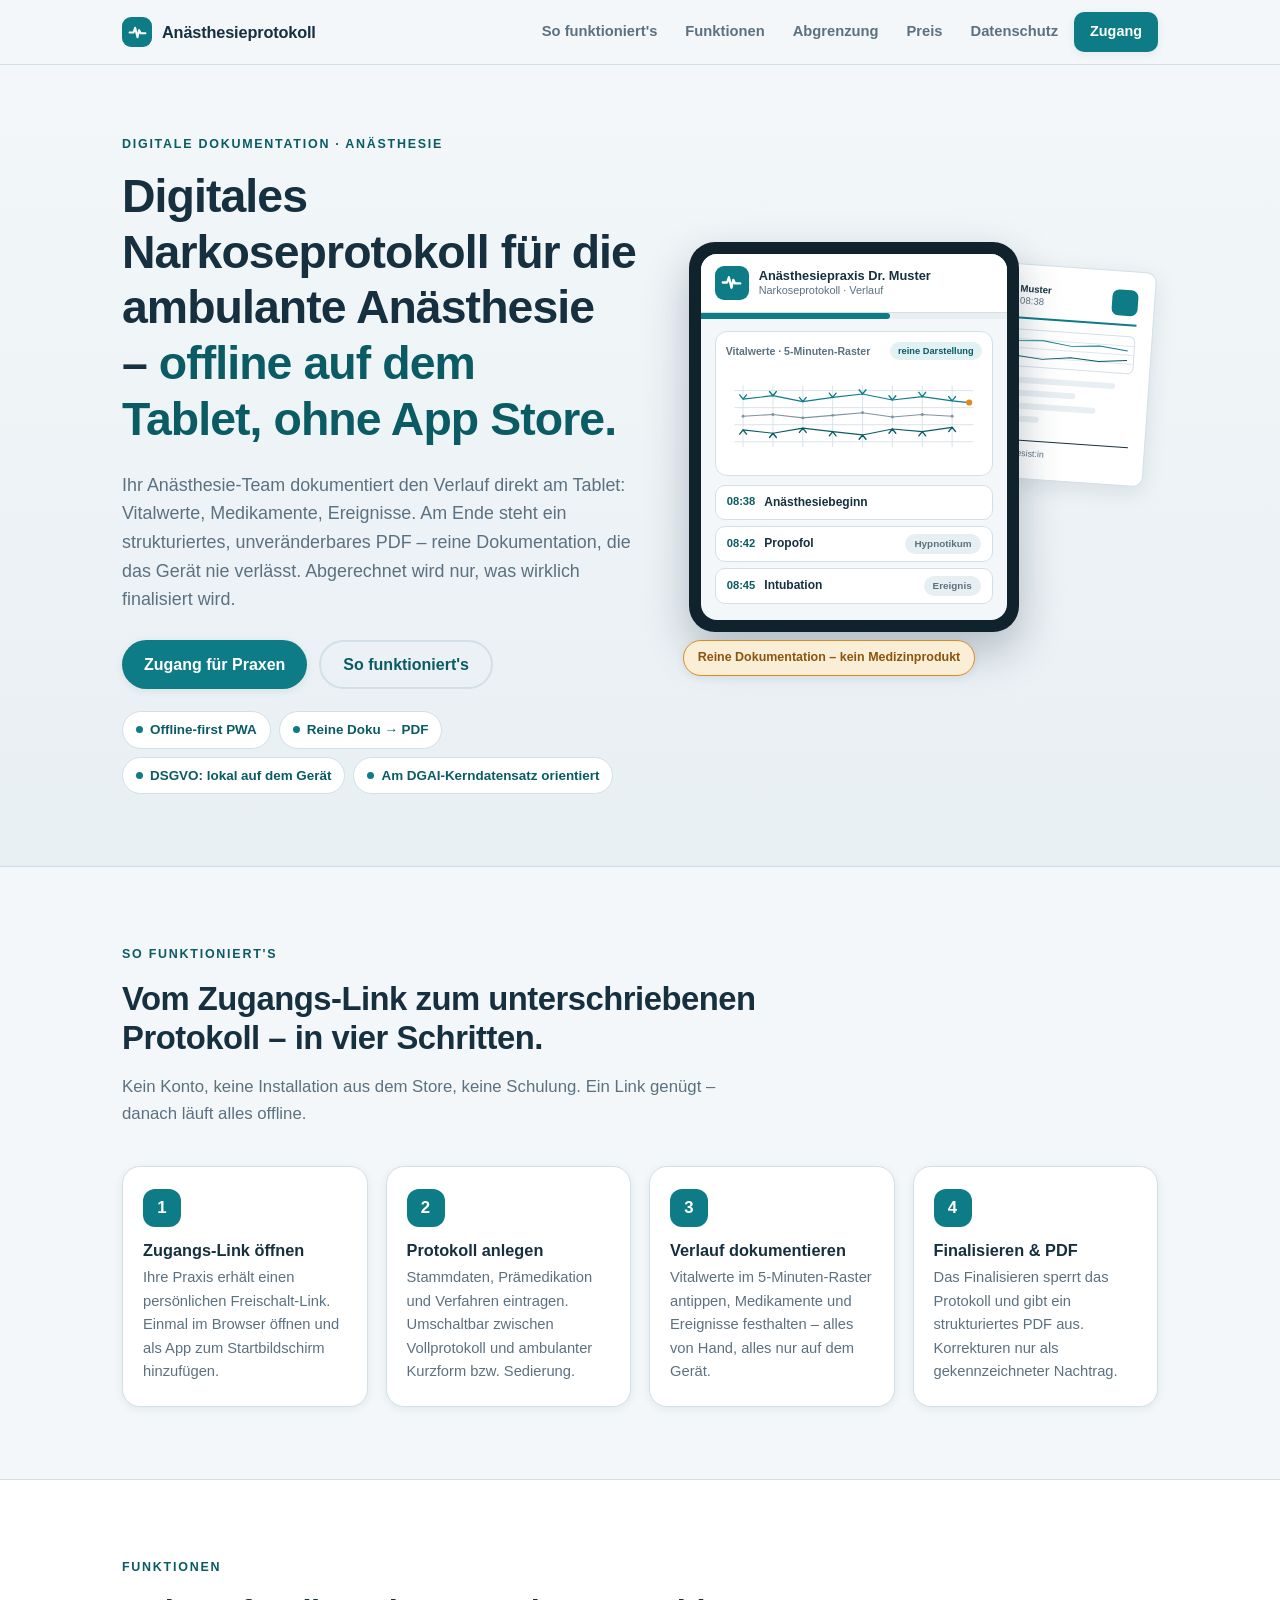
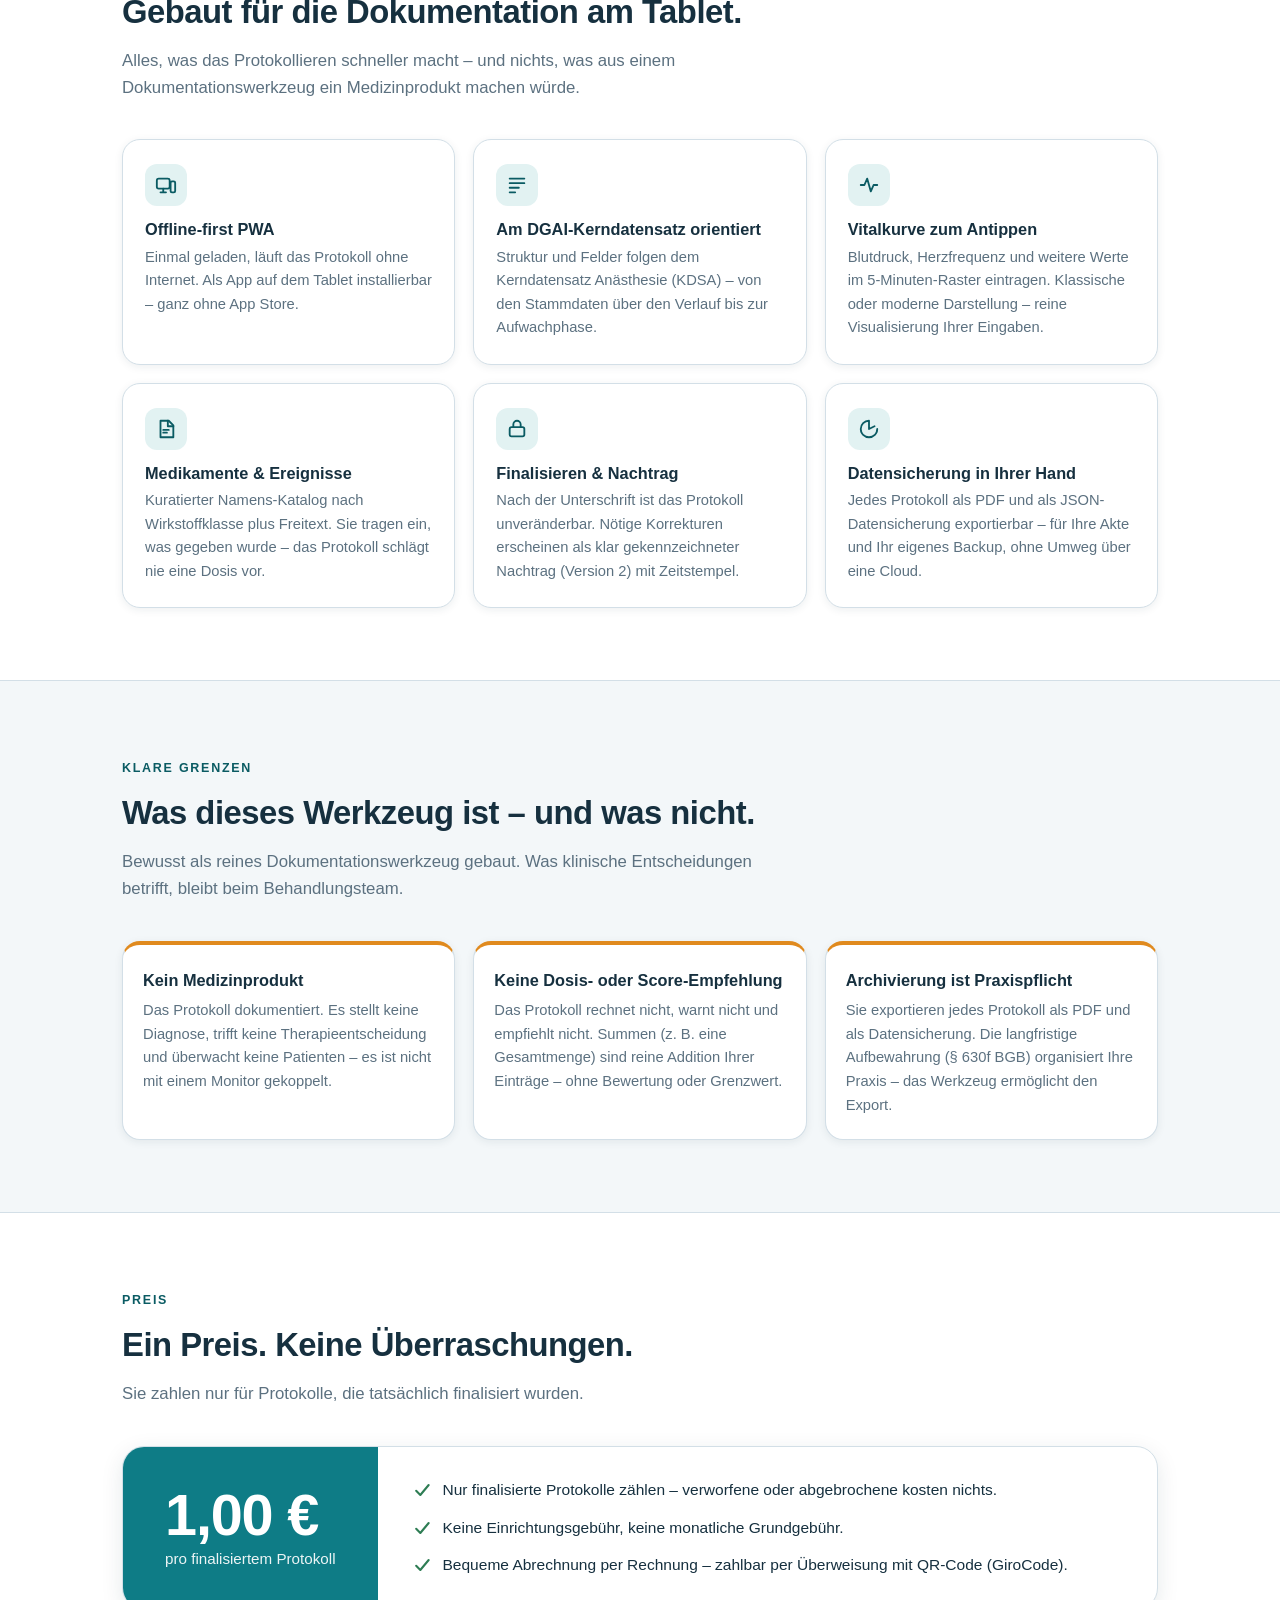
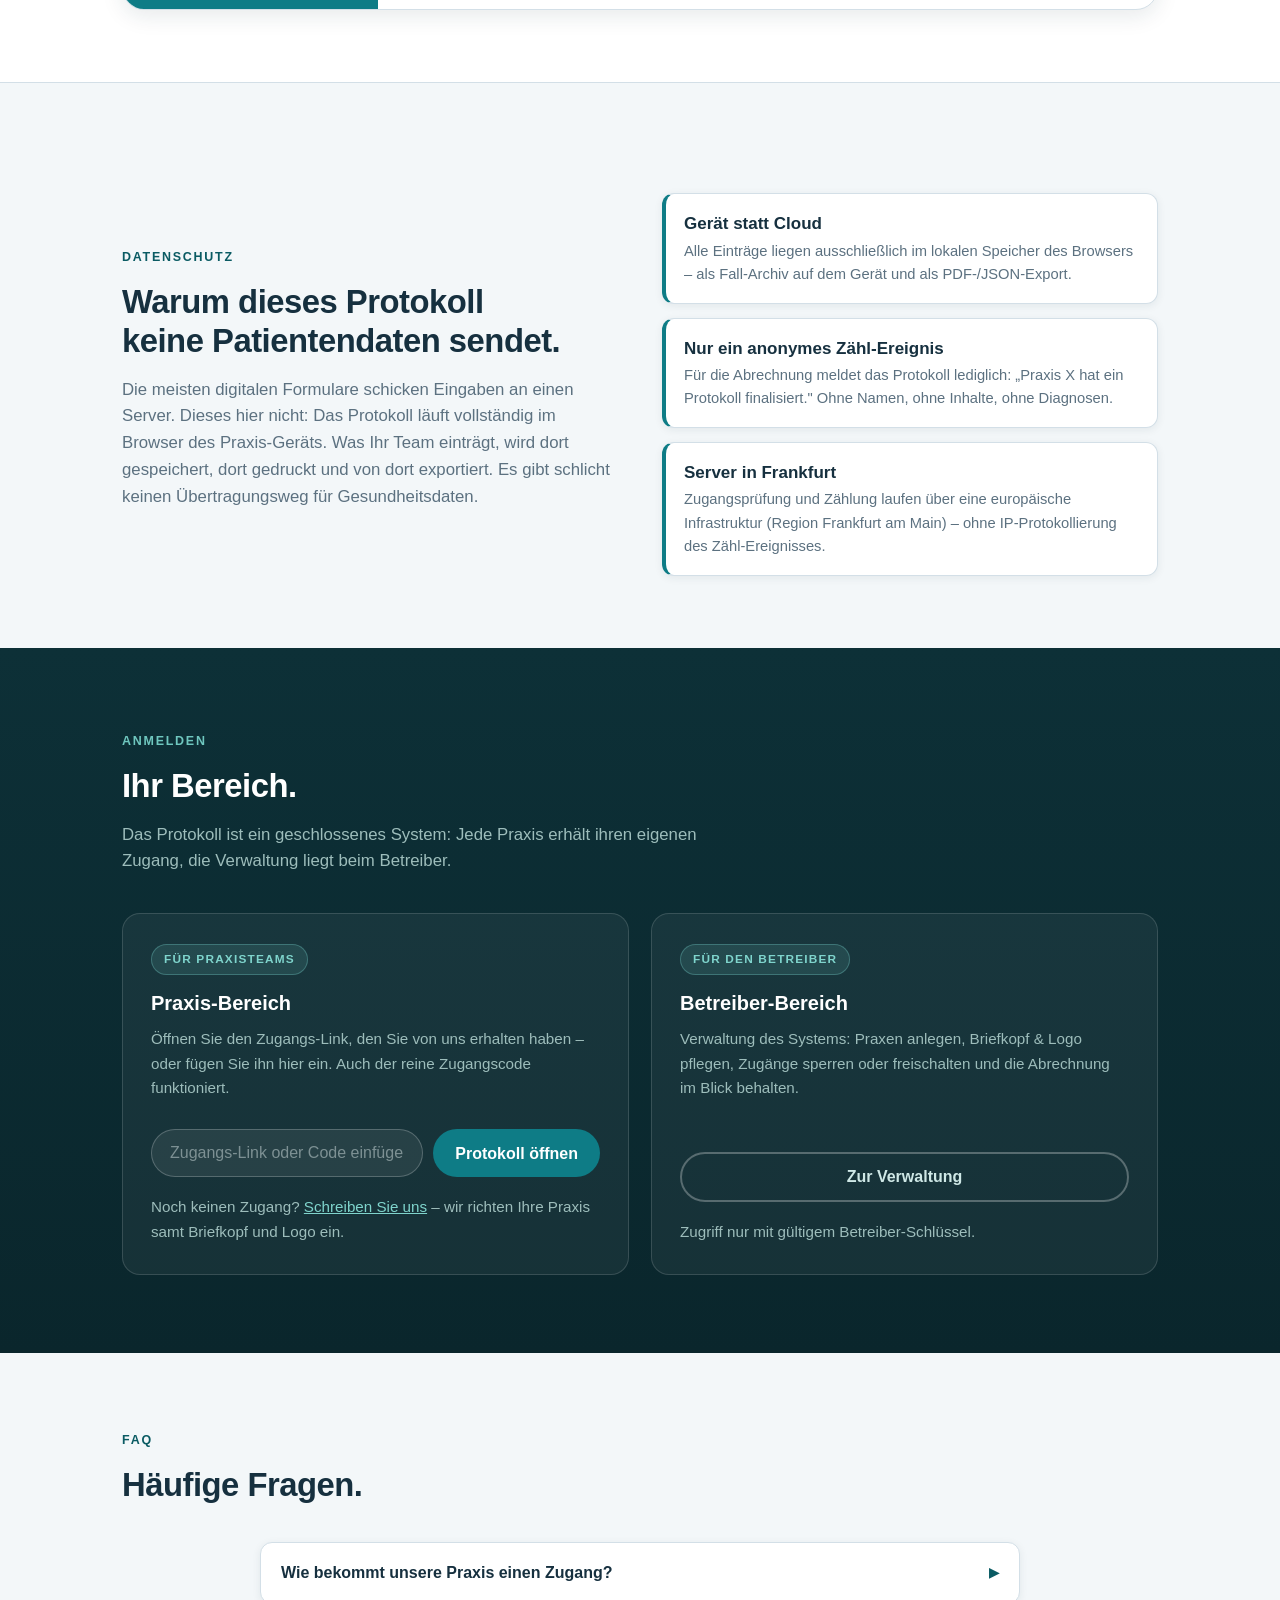
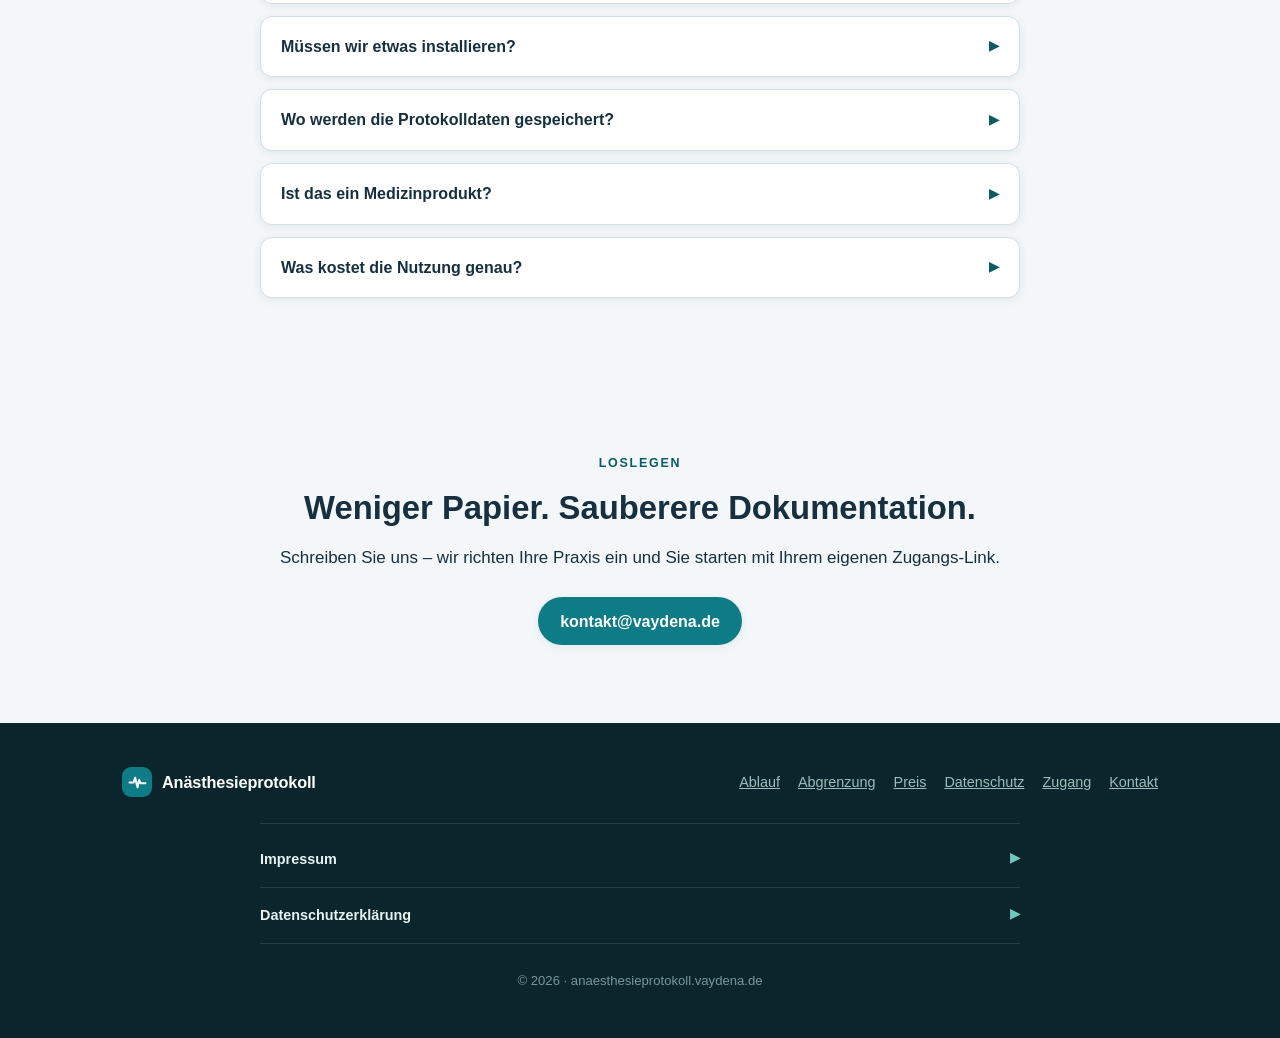
==== index.html @ 07263f73 "Initiales MVP: Anästhesieprotokoll (statisches Pro-Nutzung-SaaS + PWA) Offline-first, installierbare" ====
<!doctype html>
<html lang="de">
<head>
<script>
/* Alt-/Zugangslinks abfangen: Freischalt-Links zeigen auf /?k=TOKEN.
   Das Protokoll lebt unter /app.html – sofort weiterleiten, bevor etwas rendert. */
(function(){
  try{
    var u = new URL(window.location.href);
    if(u.searchParams.get("k")){
      window.location.replace("app.html" + u.search + u.hash);
    }
  }catch(e){}
})();
</script>
<meta charset="utf-8">
<meta name="viewport" content="width=device-width, initial-scale=1, viewport-fit=cover">
<meta name="theme-color" content="#0e7c86">
<meta name="robots" content="index, follow">
<link rel="canonical" href="https://anaesthesieprotokoll.vaydena.de/">
<title>Digitales Narkoseprotokoll für die ambulante Anästhesie</title>
<meta name="description" content="Narkoseprotokoll auf dem Tablet: offline als installierbare PWA, reine Dokumentation als strukturiertes PDF, DSGVO-konform lokal, am DGAI-Kerndatensatz orientiert. 1,00 € pro finalisiertem Protokoll.">
<meta property="og:title" content="Digitales Narkoseprotokoll für die ambulante Anästhesie">
<meta property="og:description" content="Offline auf dem Tablet, ohne App Store. Reine Dokumentation → PDF. Angaben bleiben auf dem Gerät. 1,00 € je finalisiertem Protokoll.">
<meta property="og:url" content="https://anaesthesieprotokoll.vaydena.de/">
<meta property="og:type" content="website">
<meta property="og:locale" content="de_DE">
<link rel="icon" href="data:image/svg+xml,%3Csvg%20xmlns='http://www.w3.org/2000/svg'%20viewBox='0%200%2064%2064'%3E%3Crect%20width='64'%20height='64'%20rx='14'%20fill='%230e7c86'/%3E%3Cpath%20d='M8%2034H20L26%2034L30%2016L36%2048L40%2030H56'%20fill='none'%20stroke='%23fff'%20stroke-width='5'%20stroke-linecap='round'%20stroke-linejoin='round'/%3E%3C/svg%3E">
<style>
/* =========================================================================
   Landingpage anaesthesieprotokoll.vaydena.de
   Designsprache des Protokolls (Petrol/Amber, weiche Karten, System-Schrift).
   Alles inline, keine externen Schriften/Skripte/Bilder (DSGVO, Tempo).
   ========================================================================= */
:root{
  --bg:#f3f7f9;
  --bg2:#e8eff3;
  --card:#ffffff;
  --ink:#16303f;
  --muted:#5c7180;
  --line:#d3dfe7;
  --primary:#0e7c86;
  --primary-d:#0a5b63;
  --primary-l:#e2f2f2;
  --accent:#e08a1e;
  --accent-l:#fbeed7;
  --ok:#2e7d54;
  --ok-l:#e3f3ea;
  --deep:#0d3037;
  --deep-2:#0a262c;
  --deep-ink:#e7f2f1;
  --deep-muted:#9dbdbb;
  --focus:#1a97a4;
  --radius:18px;
  --radius-s:12px;
  --shadow:0 6px 22px rgba(20,48,63,.10);
  --shadow-s:0 2px 8px rgba(20,48,63,.08);
  --maxw:1080px;
  --font:-apple-system,"Segoe UI",Roboto,"Helvetica Neue",Arial,"Noto Sans",sans-serif;
}
*{box-sizing:border-box}
html,body{margin:0;padding:0}
html{-webkit-text-size-adjust:100%;scroll-behavior:smooth}
@media (prefers-reduced-motion:reduce){
  html{scroll-behavior:auto}
  *,*::before,*::after{animation:none !important;transition:none !important}
}
body{
  font-family:var(--font);
  color:var(--ink);
  background:var(--bg);
  font-size:17px;
  line-height:1.6;
  -webkit-font-smoothing:antialiased;
}
h1,h2,h3{line-height:1.2;margin:0 0 .5em;color:var(--ink);text-wrap:balance}
p{margin:0 0 1em}
a{color:var(--primary-d)}
:focus-visible{outline:3px solid var(--focus);outline-offset:2px;border-radius:6px}
.wrap{max-width:var(--maxw);margin:0 auto;padding:0 22px}
.eyebrow{
  display:inline-block;font-size:.78rem;font-weight:700;letter-spacing:.14em;
  text-transform:uppercase;color:var(--primary-d);margin-bottom:14px;
}
section{scroll-margin-top:84px}

/* ---------- Kopfleiste ---------- */
header.top{
  position:sticky;top:0;z-index:50;
  background:rgba(243,247,249,.92);
  backdrop-filter:blur(8px);
  border-bottom:1px solid var(--line);
}
.topbar{display:flex;align-items:center;gap:22px;min-height:64px}
.brandmark{display:flex;align-items:center;gap:10px;text-decoration:none;color:var(--ink);font-weight:800;font-size:1.02rem;letter-spacing:-.01em}
.brandmark .bm{width:30px;height:30px;border-radius:9px;background:var(--primary);flex:0 0 auto;display:grid;place-items:center}
.brandmark .bm svg{width:19px;height:19px;display:block}
nav.main{margin-left:auto;display:flex;align-items:center;gap:4px}
nav.main a{
  text-decoration:none;color:var(--muted);font-weight:600;font-size:.92rem;
  padding:9px 12px;border-radius:10px;
}
nav.main a:hover{color:var(--ink);background:var(--primary-l)}
.btn{
  display:inline-flex;align-items:center;justify-content:center;gap:8px;
  border:0;cursor:pointer;text-decoration:none;font-family:inherit;
  font-weight:700;font-size:1rem;line-height:1.2;
  padding:13px 22px;min-height:48px;border-radius:999px;
}
.btn.primary{background:var(--primary);color:#fff;box-shadow:var(--shadow-s)}
.btn.primary:hover{background:var(--primary-d)}
.btn.ghost{background:transparent;color:var(--primary-d);border:2px solid var(--line)}
.btn.ghost:hover{border-color:var(--primary);background:var(--primary-l)}
.btn.small{padding:9px 16px;min-height:40px;font-size:.9rem}
@media (max-width:760px){ nav.main a.navlink{display:none} }

/* ---------- Hero ---------- */
.hero{background:linear-gradient(180deg,var(--bg) 0%,var(--bg2) 100%);border-bottom:1px solid var(--line)}
.hero .wrap{
  display:grid;grid-template-columns:minmax(0,1.05fr) minmax(0,.95fr);
  gap:48px;align-items:center;padding-top:64px;padding-bottom:72px;
}
.hero h1{font-size:clamp(1.9rem,4.2vw,2.9rem);font-weight:800;letter-spacing:-.02em}
.hero h1 em{font-style:normal;color:var(--primary-d)}
.hero .lead{font-size:1.12rem;color:var(--muted);max-width:34em}
.hero .cta{display:flex;flex-wrap:wrap;gap:12px;margin:26px 0 22px}
.chips{display:flex;flex-wrap:wrap;gap:8px;padding:0;margin:0;list-style:none}
.chips li{
  font-size:.84rem;font-weight:600;color:var(--primary-d);
  background:var(--card);border:1px solid var(--line);border-radius:999px;
  padding:7px 13px;display:flex;align-items:center;gap:7px;
}
.chips li::before{content:"";width:7px;height:7px;border-radius:50%;background:var(--primary);flex:0 0 auto}
@media (max-width:900px){
  .hero .wrap{grid-template-columns:1fr;gap:40px;padding-top:44px;padding-bottom:56px}
}

/* ---------- Hero-Mockup: Tablet + PDF ---------- */
.mock{position:relative;min-height:440px}
.sheet{
  position:absolute;right:8px;top:22px;width:min(250px,58%);
  background:#fff;border:1px solid var(--line);border-radius:10px;
  box-shadow:var(--shadow);transform:rotate(4deg);padding:18px 16px;
}
.sheet .sh-top{display:flex;justify-content:space-between;align-items:flex-start;gap:8px;border-bottom:2px solid var(--primary);padding-bottom:8px;margin-bottom:10px}
.sheet .sh-logo{width:26px;height:26px;border-radius:7px;background:var(--primary)}
.sheet .sh-name{font-size:.6rem;font-weight:700;line-height:1.3}
.sheet .sh-name span{display:block;font-weight:400;color:var(--muted)}
.sheet .mini{height:38px;border:1px solid var(--line);border-radius:6px;margin:2px 0 10px;overflow:hidden}
.sheet .mini svg{display:block;width:100%;height:100%}
.sheet .ln{height:6px;border-radius:3px;background:var(--bg2);margin:7px 0}
.sheet .ln.w1{width:92%}.sheet .ln.w2{width:74%}.sheet .ln.w3{width:84%}.sheet .ln.w4{width:58%}
.sheet .sig{margin-top:18px;border-top:1px solid var(--ink);padding-top:5px;font-size:.55rem;color:var(--muted)}
.tablet{
  position:absolute;left:0;top:0;width:min(330px,78%);
  background:#10222b;border-radius:26px;padding:12px;
  box-shadow:0 18px 44px rgba(20,48,63,.28);
}
.screen{background:var(--bg);border-radius:16px;overflow:hidden}
.scr-head{background:#fff;border-bottom:1px solid var(--line);padding:12px 14px;display:flex;align-items:center;gap:10px}
.scr-logo{width:34px;height:34px;border-radius:9px;background:var(--primary);display:grid;place-items:center;flex:0 0 auto}
.scr-logo svg{width:21px;height:21px}
.scr-name{font-size:.8rem;font-weight:800;line-height:1.25}
.scr-name span{display:block;font-weight:500;font-size:.68rem;color:var(--muted)}
.scr-prog{height:6px;background:var(--bg2)}
.scr-prog i{display:block;height:100%;width:62%;background:var(--primary);border-radius:0 3px 3px 0}
.scr-body{padding:12px 14px 16px;display:grid;gap:9px}
.vcard{background:#fff;border:1px solid var(--line);border-radius:12px;padding:10px 10px 7px}
.vlabel{font-size:.66rem;font-weight:700;color:var(--muted);display:flex;justify-content:space-between;align-items:center;margin-bottom:5px}
.vlabel span{font-weight:600;color:var(--primary-d);font-size:.58rem;background:var(--primary-l);border-radius:999px;padding:2px 8px}
.vcurve{display:block;width:100%;height:auto}
.tl{display:grid;gap:6px}
.tlrow{display:flex;align-items:center;gap:9px;background:#fff;border:1px solid var(--line);border-radius:10px;padding:7px 11px}
.tlrow .tt{font-size:.7rem;font-weight:700;color:var(--primary-d);font-variant-numeric:tabular-nums;flex:0 0 auto}
.tlrow .te{font-size:.75rem;font-weight:600;color:var(--ink)}
.tlrow .cls{margin-left:auto;font-size:.62rem;font-weight:700;color:var(--muted);background:var(--bg2);border-radius:999px;padding:2px 9px}
.mock .tag{
  position:absolute;left:-6px;bottom:6px;
  background:var(--accent-l);border:1px solid var(--accent);color:#8a5510;
  font-size:.78rem;font-weight:700;border-radius:999px;padding:7px 14px;
  box-shadow:var(--shadow-s);
}
@media (max-width:900px){
  .mock{min-height:400px;max-width:480px;margin:0 auto;width:100%}
}

/* ---------- Sektionen ---------- */
.sect{padding:72px 0}
.sect.alt{background:var(--card);border-top:1px solid var(--line);border-bottom:1px solid var(--line)}
.sect h2{font-size:clamp(1.5rem,3vw,2.05rem);font-weight:800;letter-spacing:-.015em}
.sect .sub{color:var(--muted);max-width:38em;font-size:1.05rem}

/* Ablauf */
.steps{display:grid;grid-template-columns:repeat(4,1fr);gap:18px;margin-top:38px;counter-reset:step}
.step{background:var(--card);border:1px solid var(--line);border-radius:var(--radius);padding:22px 20px;box-shadow:var(--shadow-s);position:relative}
.sect.alt .step{background:var(--bg)}
.step::before{
  counter-increment:step;content:counter(step);
  display:grid;place-items:center;width:38px;height:38px;border-radius:12px;
  background:var(--primary);color:#fff;font-weight:800;font-size:1.05rem;margin-bottom:14px;
}
.step h3{font-size:1.02rem;margin-bottom:.35em}
.step p{font-size:.92rem;color:var(--muted);margin:0}
@media (max-width:900px){ .steps{grid-template-columns:repeat(2,1fr)} }
@media (max-width:560px){ .steps{grid-template-columns:1fr} }

/* Funktionen */
.feats{display:grid;grid-template-columns:repeat(3,1fr);gap:18px;margin-top:38px}
.feat{background:var(--card);border:1px solid var(--line);border-radius:var(--radius);padding:24px 22px;box-shadow:var(--shadow-s)}
.feat .ic{width:42px;height:42px;border-radius:12px;background:var(--primary-l);display:grid;place-items:center;margin-bottom:14px}
.feat .ic svg{width:22px;height:22px;stroke:var(--primary-d)}
.feat h3{font-size:1.02rem;margin-bottom:.35em}
.feat p{font-size:.92rem;color:var(--muted);margin:0}
@media (max-width:900px){ .feats{grid-template-columns:repeat(2,1fr)} }
@media (max-width:560px){ .feats{grid-template-columns:1fr} }

/* Grenzen / Abgrenzung (kein Medizinprodukt) */
.limits{display:grid;grid-template-columns:repeat(3,1fr);gap:18px;margin-top:38px}
.limit{background:var(--card);border:1px solid var(--line);border-top:4px solid var(--accent);border-radius:var(--radius);padding:22px 20px;box-shadow:var(--shadow-s)}
.limit b{display:block;margin-bottom:.4em;font-size:1.02rem;color:var(--ink)}
.limit p{margin:0;font-size:.92rem;color:var(--muted)}
@media (max-width:900px){ .limits{grid-template-columns:1fr} }

/* Preis */
.price{
  margin-top:38px;background:var(--card);border:1px solid var(--line);border-radius:22px;
  box-shadow:var(--shadow);display:grid;grid-template-columns:auto 1fr;overflow:hidden;
}
.price .big{
  background:var(--primary);color:#fff;padding:38px 42px;
  display:flex;flex-direction:column;justify-content:center;gap:2px;
}
.price .big b{font-size:clamp(2.6rem,6vw,3.6rem);font-weight:800;letter-spacing:-.02em;font-variant-numeric:tabular-nums;line-height:1.05}
.price .big span{font-size:.95rem;opacity:.92}
.price ul{list-style:none;margin:0;padding:30px 34px;display:grid;gap:13px;align-content:center}
.price li{display:flex;gap:11px;align-items:flex-start;font-size:.97rem}
.price li svg{width:20px;height:20px;flex:0 0 auto;margin-top:2px;stroke:var(--ok)}
@media (max-width:720px){
  .price{grid-template-columns:1fr}
  .price .big{padding:30px 26px}
  .price ul{padding:24px 26px}
}

/* Datenschutz */
.ds{display:grid;grid-template-columns:minmax(0,1fr) minmax(0,1fr);gap:44px;align-items:center;margin-top:38px}
.ds .pts{display:grid;gap:14px}
.ds .pt{background:var(--card);border:1px solid var(--line);border-left:4px solid var(--primary);border-radius:var(--radius-s);padding:16px 18px;box-shadow:var(--shadow-s)}
.sect.alt .ds .pt{background:var(--bg)}
.ds .pt b{display:block;margin-bottom:2px}
.ds .pt p{margin:0;font-size:.92rem;color:var(--muted)}
@media (max-width:860px){ .ds{grid-template-columns:1fr;gap:28px} }

/* ---------- Zugang (Backend-Bereich) ---------- */
.access{background:linear-gradient(180deg,var(--deep) 0%,var(--deep-2) 100%);color:var(--deep-ink);padding:78px 0}
.access .eyebrow{color:#6fc7bf}
.access h2{color:#fff;font-size:clamp(1.5rem,3vw,2.05rem);font-weight:800;letter-spacing:-.015em}
.access .sub{color:var(--deep-muted);max-width:38em;font-size:1.05rem}
.acards{display:grid;grid-template-columns:1fr 1fr;gap:22px;margin-top:38px}
.acard{
  background:rgba(255,255,255,.05);border:1px solid rgba(255,255,255,.14);
  border-radius:var(--radius);padding:30px 28px;display:flex;flex-direction:column;gap:8px;
}
.acard .role{
  align-self:flex-start;font-size:.74rem;font-weight:700;letter-spacing:.1em;text-transform:uppercase;
  background:rgba(111,199,191,.14);color:#7fd4cc;border:1px solid rgba(111,199,191,.35);
  border-radius:999px;padding:5px 12px;margin-bottom:8px;
}
.acard h3{color:#fff;font-size:1.25rem;margin-bottom:.2em}
.acard p{color:var(--deep-muted);font-size:.95rem}
.acard .grow{flex:1}
.keyrow{display:flex;gap:10px;margin-top:6px}
.keyrow input{
  flex:1;min-width:0;font-family:inherit;font-size:1rem;color:#fff;
  background:rgba(255,255,255,.07);border:1.5px solid rgba(255,255,255,.22);
  border-radius:999px;padding:12px 18px;
}
.keyrow input::placeholder{color:rgba(231,242,241,.45)}
.keyrow input:focus{outline:3px solid var(--focus);outline-offset:1px}
.access .btn.primary{background:var(--primary);box-shadow:none}
.access .btn.primary:hover{background:#12939e}
.access .btn.ghost{color:#cfe8e6;border-color:rgba(255,255,255,.28)}
.access .btn.ghost:hover{background:rgba(255,255,255,.08);border-color:rgba(255,255,255,.5)}
.ahint{font-size:.82rem;color:var(--deep-muted);margin:10px 0 0}
.aerr{display:none;font-size:.86rem;font-weight:600;color:#ffb9a8;margin:10px 0 0}
.aerr.show{display:block}
@media (max-width:820px){ .acards{grid-template-columns:1fr} .keyrow{flex-wrap:wrap} .keyrow .btn{flex:1 0 auto} }

/* FAQ */
.faq{max-width:760px;margin:38px auto 0;display:grid;gap:12px}
.faq details{
  background:var(--card);border:1px solid var(--line);border-radius:var(--radius-s);
  box-shadow:var(--shadow-s);padding:0 20px;
}
.faq summary{
  cursor:pointer;list-style:none;display:flex;justify-content:space-between;align-items:center;gap:14px;
  font-weight:700;font-size:1rem;padding:17px 0;
}
.faq summary::-webkit-details-marker{display:none}
.faq summary .chev{flex:0 0 auto;transition:transform .2s;color:var(--primary-d);font-size:.8rem}
.faq details[open] summary .chev{transform:rotate(90deg)}
.faq details p{color:var(--muted);font-size:.95rem;margin:0;padding:0 0 18px}

/* Abschluss-CTA */
.final{padding:78px 0;text-align:center}
.final h2{font-size:clamp(1.5rem,3vw,2.05rem)}
.final .sub{margin:0 auto 26px}

/* ---------- Fusszeile ---------- */
footer{background:var(--deep-2);color:var(--deep-muted);padding:44px 0 34px;font-size:.9rem}
footer .frow{display:flex;flex-wrap:wrap;gap:18px;align-items:center;justify-content:space-between}
footer .brandmark{color:#fff}
footer nav{display:flex;flex-wrap:wrap;gap:4px 18px}
footer a{color:var(--deep-muted)}
footer a:hover{color:#fff}
.legal{max-width:760px;margin:26px auto 0;border-top:1px solid rgba(255,255,255,.12);padding-top:8px}
.legal details{padding:10px 0;border-bottom:1px solid rgba(255,255,255,.12)}
.legal summary{cursor:pointer;font-weight:700;color:var(--deep-ink);padding:6px 0;list-style:none;display:flex;justify-content:space-between;gap:12px}
.legal summary::-webkit-details-marker{display:none}
.legal summary .chev{color:#6fc7bf;font-size:.8rem}
.legal p{font-size:.85rem;margin:.5em 0}
.copy{text-align:center;margin-top:26px;font-size:.82rem;color:rgba(157,189,187,.75)}
</style>
</head>
<body>

<header class="top">
  <div class="wrap topbar">
    <a class="brandmark" href="#" aria-label="Zum Seitenanfang">
      <span class="bm" aria-hidden="true"><svg viewBox="0 0 24 24" fill="none" stroke="#fff" stroke-width="2.6" stroke-linecap="round" stroke-linejoin="round"><path d="M2 12H7L9 6L12 18L14 9L16 13H22"/></svg></span>
      Anästhesieprotokoll
    </a>
    <nav class="main" aria-label="Hauptnavigation">
      <a class="navlink" href="#ablauf">So funktioniert's</a>
      <a class="navlink" href="#funktionen">Funktionen</a>
      <a class="navlink" href="#grenzen">Abgrenzung</a>
      <a class="navlink" href="#preis">Preis</a>
      <a class="navlink" href="#datenschutz">Datenschutz</a>
      <a class="btn primary small" href="#zugang">Zugang</a>
    </nav>
  </div>
</header>

<main>

<!-- ================= HERO ================= -->
<section class="hero" aria-label="Einführung">
  <div class="wrap">
    <div>
      <span class="eyebrow">Digitale Dokumentation · Anästhesie</span>
      <h1>Digitales Narkoseprotokoll für die ambulante Anästhesie – <em>offline auf dem Tablet, ohne App&nbsp;Store.</em></h1>
      <p class="lead">Ihr Anästhesie-Team dokumentiert den Verlauf direkt am Tablet: Vitalwerte, Medikamente, Ereignisse. Am Ende steht ein strukturiertes, unveränderbares PDF – reine Dokumentation, die das Gerät nie verlässt. Abgerechnet wird nur, was wirklich finalisiert wird.</p>
      <div class="cta">
        <a class="btn primary" href="#zugang">Zugang für Praxen</a>
        <a class="btn ghost" href="#ablauf">So funktioniert's</a>
      </div>
      <ul class="chips">
        <li>Offline-first PWA</li>
        <li>Reine Doku → PDF</li>
        <li>DSGVO: lokal auf dem Gerät</li>
        <li>Am DGAI-Kerndatensatz orientiert</li>
      </ul>
    </div>
    <div class="mock" aria-hidden="true">
      <div class="sheet">
        <div class="sh-top">
          <div class="sh-name">Anästhesiepraxis Dr. Muster<span>Narkoseprotokoll · Fall 08:38</span></div>
          <div class="sh-logo"></div>
        </div>
        <div class="mini">
          <svg viewBox="0 0 250 60" preserveAspectRatio="none" xmlns="http://www.w3.org/2000/svg">
            <g stroke="#d3dfe7" stroke-width="1">
              <line x1="0" y1="15" x2="250" y2="15"/><line x1="0" y1="30" x2="250" y2="30"/><line x1="0" y1="45" x2="250" y2="45"/>
            </g>
            <polyline points="12,22 45,18 78,24 111,19 144,16 177,22 210,18 243,23" fill="none" stroke="#0e7c86" stroke-width="1.6"/>
            <polyline points="12,42 45,45 78,40 111,43 144,47 177,41 210,44 243,39" fill="none" stroke="#0a5b63" stroke-width="1.6"/>
          </svg>
        </div>
        <div class="ln w1"></div><div class="ln w2"></div><div class="ln w3"></div><div class="ln w4"></div>
        <div class="sig">Datum, Unterschrift Anästhesist:in</div>
      </div>
      <div class="tablet">
        <div class="screen">
          <div class="scr-head">
            <div class="scr-logo"><svg viewBox="0 0 24 24" fill="none" stroke="#fff" stroke-width="2.6" stroke-linecap="round" stroke-linejoin="round"><path d="M2 12H7L9 6L12 18L14 9L16 13H22"/></svg></div>
            <div class="scr-name">Anästhesiepraxis Dr. Muster<span>Narkoseprotokoll · Verlauf</span></div>
          </div>
          <div class="scr-prog"><i></i></div>
          <div class="scr-body">
            <div class="vcard">
              <div class="vlabel">Vitalwerte · 5-Minuten-Raster <span>reine Darstellung</span></div>
              <svg class="vcurve" viewBox="0 0 300 120" xmlns="http://www.w3.org/2000/svg">
                <!-- Raster -->
                <g stroke="var(--line)" stroke-width="1">
                  <line x1="10" y1="30" x2="290" y2="30"/>
                  <line x1="10" y1="50" x2="290" y2="50"/>
                  <line x1="10" y1="70" x2="290" y2="70"/>
                  <line x1="10" y1="90" x2="290" y2="90"/>
                  <line x1="20" y1="24" x2="20" y2="96"/>
                  <line x1="55" y1="24" x2="55" y2="96"/>
                  <line x1="90" y1="24" x2="90" y2="96"/>
                  <line x1="125" y1="24" x2="125" y2="96"/>
                  <line x1="160" y1="24" x2="160" y2="96"/>
                  <line x1="195" y1="24" x2="195" y2="96"/>
                  <line x1="230" y1="24" x2="230" y2="96"/>
                  <line x1="265" y1="24" x2="265" y2="96"/>
                </g>
                <!-- Herzfrequenz (Punkte) -->
                <polyline points="20,60 55,58 90,62 125,59 160,56 195,61 230,58 265,60" fill="none" stroke="#7d94a3" stroke-width="1.3"/>
                <g fill="#7d94a3">
                  <circle cx="20" cy="60" r="1.7"/><circle cx="55" cy="58" r="1.7"/><circle cx="90" cy="62" r="1.7"/><circle cx="125" cy="59" r="1.7"/><circle cx="160" cy="56" r="1.7"/><circle cx="195" cy="61" r="1.7"/><circle cx="230" cy="58" r="1.7"/><circle cx="265" cy="60" r="1.7"/>
                </g>
                <!-- Systole (∨) -->
                <polyline points="20,40 55,36 90,43 125,38 160,34 195,41 230,37 265,42 285,44" fill="none" stroke="var(--primary)" stroke-width="1.4"/>
                <g fill="none" stroke="var(--primary)" stroke-width="1.6" stroke-linecap="round" stroke-linejoin="round">
                  <path d="M16 35L20 40L24 35"/><path d="M51 31L55 36L59 31"/><path d="M86 38L90 43L94 38"/><path d="M121 33L125 38L129 33"/><path d="M156 29L160 34L164 29"/><path d="M191 36L195 41L199 36"/><path d="M226 32L230 37L234 32"/><path d="M261 37L265 42L269 37"/>
                </g>
                <!-- Diastole (∧) -->
                <polyline points="20,76 55,80 90,74 125,78 160,82 195,75 230,78 265,73" fill="none" stroke="var(--primary-d)" stroke-width="1.4"/>
                <g fill="none" stroke="var(--primary-d)" stroke-width="1.6" stroke-linecap="round" stroke-linejoin="round">
                  <path d="M16 81L20 76L24 81"/><path d="M51 85L55 80L59 85"/><path d="M86 79L90 74L94 79"/><path d="M121 83L125 78L129 83"/><path d="M156 87L160 82L164 87"/><path d="M191 80L195 75L199 80"/><path d="M226 83L230 78L234 83"/><path d="M261 78L265 73L269 78"/>
                </g>
                <!-- „live"-Cursor -->
                <circle cx="285" cy="44" r="3.6" fill="var(--accent)"/>
              </svg>
            </div>
            <div class="tl">
              <div class="tlrow"><span class="tt">08:38</span><span class="te">Anästhesiebeginn</span></div>
              <div class="tlrow"><span class="tt">08:42</span><span class="te">Propofol</span><span class="cls">Hypnotikum</span></div>
              <div class="tlrow"><span class="tt">08:45</span><span class="te">Intubation</span><span class="cls">Ereignis</span></div>
            </div>
          </div>
        </div>
      </div>
      <div class="tag">Reine Dokumentation – kein Medizinprodukt</div>
    </div>
  </div>
</section>

<!-- ================= ABLAUF ================= -->
<section class="sect" id="ablauf" aria-label="Ablauf">
  <div class="wrap">
    <span class="eyebrow">So funktioniert's</span>
    <h2>Vom Zugangs-Link zum unterschriebenen Protokoll – in vier Schritten.</h2>
    <p class="sub">Kein Konto, keine Installation aus dem Store, keine Schulung. Ein Link genügt – danach läuft alles offline.</p>
    <div class="steps">
      <div class="step">
        <h3>Zugangs-Link öffnen</h3>
        <p>Ihre Praxis erhält einen persönlichen Freischalt-Link. Einmal im Browser öffnen und als App zum Startbildschirm hinzufügen.</p>
      </div>
      <div class="step">
        <h3>Protokoll anlegen</h3>
        <p>Stammdaten, Prämedikation und Verfahren eintragen. Umschaltbar zwischen Vollprotokoll und ambulanter Kurzform bzw. Sedierung.</p>
      </div>
      <div class="step">
        <h3>Verlauf dokumentieren</h3>
        <p>Vitalwerte im 5-Minuten-Raster antippen, Medikamente und Ereignisse festhalten – alles von Hand, alles nur auf dem Gerät.</p>
      </div>
      <div class="step">
        <h3>Finalisieren &amp; PDF</h3>
        <p>Das Finalisieren sperrt das Protokoll und gibt ein strukturiertes PDF aus. Korrekturen nur als gekennzeichneter Nachtrag.</p>
      </div>
    </div>
  </div>
</section>

<!-- ================= FUNKTIONEN ================= -->
<section class="sect alt" id="funktionen" aria-label="Funktionen">
  <div class="wrap">
    <span class="eyebrow">Funktionen</span>
    <h2>Gebaut für die Dokumentation am Tablet.</h2>
    <p class="sub">Alles, was das Protokollieren schneller macht – und nichts, was aus einem Dokumentationswerkzeug ein Medizinprodukt machen würde.</p>
    <div class="feats">
      <div class="feat">
        <div class="ic"><svg viewBox="0 0 24 24" fill="none" stroke-width="2" stroke-linecap="round" stroke-linejoin="round"><rect x="2" y="5" width="14" height="11" rx="2"/><path d="M6 20h6M9 16v4"/><rect x="17" y="8" width="5" height="12" rx="1.5"/></svg></div>
        <h3>Offline-first PWA</h3>
        <p>Einmal geladen, läuft das Protokoll ohne Internet. Als App auf dem Tablet installierbar – ganz ohne App Store.</p>
      </div>
      <div class="feat">
        <div class="ic"><svg viewBox="0 0 24 24" fill="none" stroke-width="2" stroke-linecap="round" stroke-linejoin="round"><path d="M4 5h16M4 10h16M4 15h10M4 20h6"/></svg></div>
        <h3>Am DGAI-Kerndatensatz orientiert</h3>
        <p>Struktur und Felder folgen dem Kerndatensatz Anästhesie (KDSA) – von den Stammdaten über den Verlauf bis zur Aufwachphase.</p>
      </div>
      <div class="feat">
        <div class="ic"><svg viewBox="0 0 24 24" fill="none" stroke-width="2" stroke-linecap="round" stroke-linejoin="round"><path d="M3 12h4l3-7 4 14 3-7h4"/></svg></div>
        <h3>Vitalkurve zum Antippen</h3>
        <p>Blutdruck, Herzfrequenz und weitere Werte im 5-Minuten-Raster eintragen. Klassische oder moderne Darstellung – reine Visualisierung Ihrer Eingaben.</p>
      </div>
      <div class="feat">
        <div class="ic"><svg viewBox="0 0 24 24" fill="none" stroke-width="2" stroke-linecap="round" stroke-linejoin="round"><path d="M6 3h9l5 5v13H6z"/><path d="M14 3v6h6M9 13h6M9 16h4"/></svg></div>
        <h3>Medikamente &amp; Ereignisse</h3>
        <p>Kuratierter Namens-Katalog nach Wirkstoffklasse plus Freitext. Sie tragen ein, was gegeben wurde – das Protokoll schlägt nie eine Dosis vor.</p>
      </div>
      <div class="feat">
        <div class="ic"><svg viewBox="0 0 24 24" fill="none" stroke-width="2" stroke-linecap="round" stroke-linejoin="round"><rect x="4" y="10" width="16" height="10" rx="2"/><path d="M8 10V7a4 4 0 0 1 8 0v3"/></svg></div>
        <h3>Finalisieren &amp; Nachtrag</h3>
        <p>Nach der Unterschrift ist das Protokoll unveränderbar. Nötige Korrekturen erscheinen als klar gekennzeichneter Nachtrag (Version 2) mit Zeitstempel.</p>
      </div>
      <div class="feat">
        <div class="ic"><svg viewBox="0 0 24 24" fill="none" stroke-width="2" stroke-linecap="round" stroke-linejoin="round"><path d="M12 3a9 9 0 1 0 9 9M12 3v9l6-3"/></svg></div>
        <h3>Datensicherung in Ihrer Hand</h3>
        <p>Jedes Protokoll als PDF und als JSON-Datensicherung exportierbar – für Ihre Akte und Ihr eigenes Backup, ohne Umweg über eine Cloud.</p>
      </div>
    </div>
  </div>
</section>

<!-- ================= ABGRENZUNG / GRENZEN ================= -->
<section class="sect" id="grenzen" aria-label="Abgrenzung">
  <div class="wrap">
    <span class="eyebrow">Klare Grenzen</span>
    <h2>Was dieses Werkzeug ist – und was nicht.</h2>
    <p class="sub">Bewusst als reines Dokumentationswerkzeug gebaut. Was klinische Entscheidungen betrifft, bleibt beim Behandlungsteam.</p>
    <div class="limits">
      <div class="limit">
        <b>Kein Medizinprodukt</b>
        <p>Das Protokoll dokumentiert. Es stellt keine Diagnose, trifft keine Therapieentscheidung und überwacht keine Patienten – es ist nicht mit einem Monitor gekoppelt.</p>
      </div>
      <div class="limit">
        <b>Keine Dosis- oder Score-Empfehlung</b>
        <p>Das Protokoll rechnet nicht, warnt nicht und empfiehlt nicht. Summen (z.&nbsp;B. eine Gesamtmenge) sind reine Addition Ihrer Einträge – ohne Bewertung oder Grenzwert.</p>
      </div>
      <div class="limit">
        <b>Archivierung ist Praxispflicht</b>
        <p>Sie exportieren jedes Protokoll als PDF und als Datensicherung. Die langfristige Aufbewahrung (§&nbsp;630f BGB) organisiert Ihre Praxis – das Werkzeug ermöglicht den Export.</p>
      </div>
    </div>
  </div>
</section>

<!-- ================= PREIS ================= -->
<section class="sect alt" id="preis" aria-label="Preis">
  <div class="wrap">
    <span class="eyebrow">Preis</span>
    <h2>Ein Preis. Keine Überraschungen.</h2>
    <p class="sub">Sie zahlen nur für Protokolle, die tatsächlich finalisiert wurden.</p>
    <div class="price">
      <div class="big">
        <b>1,00&nbsp;€</b>
        <span>pro finalisiertem Protokoll</span>
      </div>
      <ul>
        <li><svg viewBox="0 0 24 24" fill="none" stroke-width="2.5" stroke-linecap="round" stroke-linejoin="round"><path d="M5 13l5 5L20 6"/></svg>Nur finalisierte Protokolle zählen – verworfene oder abgebrochene kosten nichts.</li>
        <li><svg viewBox="0 0 24 24" fill="none" stroke-width="2.5" stroke-linecap="round" stroke-linejoin="round"><path d="M5 13l5 5L20 6"/></svg>Keine Einrichtungsgebühr, keine monatliche Grundgebühr.</li>
        <li><svg viewBox="0 0 24 24" fill="none" stroke-width="2.5" stroke-linecap="round" stroke-linejoin="round"><path d="M5 13l5 5L20 6"/></svg>Bequeme Abrechnung per Rechnung – zahlbar per Überweisung mit QR-Code (GiroCode).</li>
      </ul>
    </div>
  </div>
</section>

<!-- ================= DATENSCHUTZ ================= -->
<section class="sect" id="datenschutz" aria-label="Datenschutz">
  <div class="wrap">
    <div class="ds">
      <div>
        <span class="eyebrow">Datenschutz</span>
        <h2>Warum dieses Protokoll keine Patientendaten sendet.</h2>
        <p class="sub" style="max-width:none">Die meisten digitalen Formulare schicken Eingaben an einen Server. Dieses hier nicht: Das Protokoll läuft vollständig im Browser des Praxis-Geräts. Was Ihr Team einträgt, wird dort gespeichert, dort gedruckt und von dort exportiert. Es gibt schlicht keinen Übertragungsweg für Gesundheitsdaten.</p>
      </div>
      <div class="pts">
        <div class="pt">
          <b>Gerät statt Cloud</b>
          <p>Alle Einträge liegen ausschließlich im lokalen Speicher des Browsers – als Fall-Archiv auf dem Gerät und als PDF-/JSON-Export.</p>
        </div>
        <div class="pt">
          <b>Nur ein anonymes Zähl-Ereignis</b>
          <p>Für die Abrechnung meldet das Protokoll lediglich: „Praxis X hat ein Protokoll finalisiert." Ohne Namen, ohne Inhalte, ohne Diagnosen.</p>
        </div>
        <div class="pt">
          <b>Server in Frankfurt</b>
          <p>Zugangs­prüfung und Zählung laufen über eine europäische Infrastruktur (Region Frankfurt am Main) – ohne IP-Protokollierung des Zähl-Ereignisses.</p>
        </div>
      </div>
    </div>
  </div>
</section>

<!-- ================= ZUGANG / BACKEND ================= -->
<section class="access" id="zugang" aria-label="Zugang">
  <div class="wrap">
    <span class="eyebrow">Anmelden</span>
    <h2>Ihr Bereich.</h2>
    <p class="sub">Das Protokoll ist ein geschlossenes System: Jede Praxis erhält ihren eigenen Zugang, die Verwaltung liegt beim Betreiber.</p>
    <div class="acards">

      <div class="acard">
        <span class="role">Für Praxisteams</span>
        <h3>Praxis-Bereich</h3>
        <p class="grow">Öffnen Sie den Zugangs-Link, den Sie von uns erhalten haben – oder fügen Sie ihn hier ein. Auch der reine Zugangscode funktioniert.</p>
        <form class="keyrow" id="praxisForm">
          <input type="text" id="praxisKey" inputmode="text" autocomplete="off" spellcheck="false"
                 placeholder="Zugangs-Link oder Code einfügen" aria-label="Zugangs-Link oder Zugangscode">
          <button class="btn primary" type="submit">Protokoll öffnen</button>
        </form>
        <p class="aerr" id="praxisErr">Bitte fügen Sie Ihren Zugangs-Link oder Zugangscode ein.</p>
        <p class="ahint">Noch keinen Zugang? <a href="#kontakt" style="color:#7fd4cc">Schreiben Sie uns</a> – wir richten Ihre Praxis samt Briefkopf und Logo ein.</p>
      </div>

      <div class="acard">
        <span class="role">Für den Betreiber</span>
        <h3>Betreiber-Bereich</h3>
        <p class="grow">Verwaltung des Systems: Praxen anlegen, Briefkopf &amp; Logo pflegen, Zugänge sperren oder freischalten und die Abrechnung im Blick behalten.</p>
        <div class="keyrow">
          <a class="btn ghost" href="betreiber.html" style="flex:1">Zur Verwaltung</a>
        </div>
        <p class="ahint">Zugriff nur mit gültigem Betreiber-Schlüssel.</p>
      </div>

    </div>
  </div>
</section>

<!-- ================= FAQ ================= -->
<section class="sect" id="faq" aria-label="Häufige Fragen">
  <div class="wrap">
    <span class="eyebrow">FAQ</span>
    <h2>Häufige Fragen.</h2>
    <div class="faq">
      <details>
        <summary>Wie bekommt unsere Praxis einen Zugang? <span class="chev">▶</span></summary>
        <p>Mit einer kurzen Nachricht an uns. Wir legen Ihre Praxis an, hinterlegen Briefkopf und Logo und senden Ihnen den persönlichen Zugangs-Link – meist noch am selben Tag.</p>
      </details>
      <details>
        <summary>Müssen wir etwas installieren? <span class="chev">▶</span></summary>
        <p>Nein. Ein aktueller Browser genügt. Das Protokoll lässt sich als App zum Startbildschirm hinzufügen und läuft danach offline – ohne App Store, ohne Update-Zwang, ohne Eingriff ins Praxisnetz.</p>
      </details>
      <details>
        <summary>Wo werden die Protokolldaten gespeichert? <span class="chev">▶</span></summary>
        <p>Ausschließlich lokal im Browser des Geräts, auf dem dokumentiert wird. Sie exportieren jedes Protokoll als PDF und als JSON-Datensicherung. An den Server wird nur ein anonymes Zähl-Ereignis übermittelt – ohne Namen und ohne medizinische Inhalte.</p>
      </details>
      <details>
        <summary>Ist das ein Medizinprodukt? <span class="chev">▶</span></summary>
        <p>Nein. Es ist ein reines Dokumentationswerkzeug: Es rechnet nicht, warnt nicht und gibt keine Dosis- oder Score-Empfehlungen. Ihr Team dokumentiert den Verlauf; klinische Entscheidungen und die langfristige Archivierung (§&nbsp;630f BGB) bleiben Aufgabe der Praxis.</p>
      </details>
      <details>
        <summary>Was kostet die Nutzung genau? <span class="chev">▶</span></summary>
        <p>1,00 € pro finalisiertem Protokoll. Abgebrochene oder verworfene Protokolle kosten nichts. Sie erhalten eine übersichtliche Rechnung und zahlen bequem per Überweisung mit QR-Code (GiroCode).</p>
      </details>
    </div>
  </div>
</section>

<!-- ================= ABSCHLUSS ================= -->
<section class="final" id="kontakt" aria-label="Kontakt">
  <div class="wrap">
    <span class="eyebrow">Loslegen</span>
    <h2>Weniger Papier. Sauberere Dokumentation.</h2>
    <p class="sub">Schreiben Sie uns – wir richten Ihre Praxis ein und Sie starten mit Ihrem eigenen Zugangs-Link.</p>
    <a class="btn primary" href="mailto:kontakt@vaydena.de?subject=Zugang%20An%C3%A4sthesieprotokoll">kontakt@vaydena.de</a>
  </div>
</section>

</main>

<footer>
  <div class="wrap">
    <div class="frow">
      <a class="brandmark" href="#" aria-label="Zum Seitenanfang">
        <span class="bm" aria-hidden="true"><svg viewBox="0 0 24 24" fill="none" stroke="#fff" stroke-width="2.6" stroke-linecap="round" stroke-linejoin="round"><path d="M2 12H7L9 6L12 18L14 9L16 13H22"/></svg></span>
        Anästhesieprotokoll
      </a>
      <nav aria-label="Fußzeile">
        <a href="#ablauf">Ablauf</a>
        <a href="#grenzen">Abgrenzung</a>
        <a href="#preis">Preis</a>
        <a href="#datenschutz">Datenschutz</a>
        <a href="#zugang">Zugang</a>
        <a href="mailto:kontakt@vaydena.de">Kontakt</a>
      </nav>
    </div>
    <div class="legal">
      <details id="impressum">
        <summary>Impressum <span class="chev">▶</span></summary>
        <p><b>Vaydena - Softwarelösungen</b><br>Karl-Heinz Bicker<br>Biberstraße 27<br>85354 Freising</p>
        <p><b>Kontakt:</b><br>Telefon: 0151&nbsp;-&nbsp;24012554<br>E-Mail: <a href="mailto:kontakt@vaydena.de">kontakt@vaydena.de</a></p>
        <p><b>Umsatzsteuer:</b><br>Gemäß §&nbsp;19 UStG wird keine Umsatzsteuer berechnet (Kleinunternehmerregelung).</p>
        <p><b>Verantwortlich für den Inhalt nach §&nbsp;18 Abs.&nbsp;2 MStV:</b><br>Karl-Heinz Bicker (Anschrift wie oben)</p>
      </details>
      <details id="datenschutzerklaerung">
        <summary>Datenschutzerklärung <span class="chev">▶</span></summary>
        <p><b>Diese Website:</b> Beim Aufruf dieser Seite werden keine Cookies gesetzt und keine Analyse- oder Tracking-Dienste eingebunden. Der Hosting-Anbieter (Hostinger, Serverstandort EU) verarbeitet technisch notwendige Verbindungsdaten (z.&nbsp;B. IP-Adresse, Zeitpunkt des Abrufs) in Server-Protokollen auf Grundlage von Art.&nbsp;6 Abs.&nbsp;1 lit.&nbsp;f DSGVO.</p>
        <p><b>Das Narkoseprotokoll:</b> Angaben, die das Anästhesie-Team im Protokoll erfasst, werden ausschließlich lokal im Browser des verwendeten Geräts gespeichert und nicht an unsere Server übertragen. Zur Abrechnung wird ausschließlich ein anonymes Zähl-Ereignis (Praxis-Kennung und Zeitpunkt der Finalisierung) an unsere Infrastruktur (Supabase, Region Frankfurt am Main) übermittelt.</p>
        <p><b>Kontakt per E-Mail:</b> Wenn Sie uns schreiben, verarbeiten wir Ihre Angaben zur Bearbeitung der Anfrage (Art.&nbsp;6 Abs.&nbsp;1 lit.&nbsp;b DSGVO).</p>
        <p><b>Ihre Rechte:</b> Sie haben das Recht auf Auskunft, Berichtigung, Löschung, Einschränkung der Verarbeitung, Datenübertragbarkeit und Widerspruch sowie auf Beschwerde bei einer Datenschutz-Aufsichtsbehörde.</p>
        <p><b>Verantwortlicher:</b> Karl-Heinz Bicker, Vaydena - Softwarelösungen, Biberstraße 27, 85354 Freising, E-Mail: <a href="mailto:kontakt@vaydena.de">kontakt@vaydena.de</a></p>
      </details>
    </div>
    <p class="copy">© 2026 · anaesthesieprotokoll.vaydena.de</p>
  </div>
</footer>

<script>
/* ---------- Praxis-Zugang: Link ODER Code akzeptieren ---------- */
(function(){
  var form = document.getElementById("praxisForm");
  var inp  = document.getElementById("praxisKey");
  var err  = document.getElementById("praxisErr");
  if(!form) return;
  function extractKey(raw){
    var s = (raw || "").trim();
    if(!s) return "";
    // Vollstaendiger Link eingefuegt? -> k-Parameter herausziehen.
    if(/^https?:\/\//i.test(s) || s.indexOf("k=") !== -1){
      try{
        var u = new URL(s, window.location.href);
        var k = u.searchParams.get("k");
        if(k) return k.trim();
      }catch(e){}
      var m = s.match(/(?:^|[?&])k=([^&#\s]+)/);
      if(m){ try{ return decodeURIComponent(m[1]).trim(); }catch(e){ return m[1].trim(); } }
    }
    return s;
  }
  form.addEventListener("submit", function(ev){
    ev.preventDefault();
    var key = extractKey(inp.value);
    if(!key){
      err.classList.add("show");
      inp.focus();
      return;
    }
    err.classList.remove("show");
    window.location.href = "app.html?k=" + encodeURIComponent(key);
  });
  inp.addEventListener("input", function(){ err.classList.remove("show"); });
})();
</script>

</body>
</html>
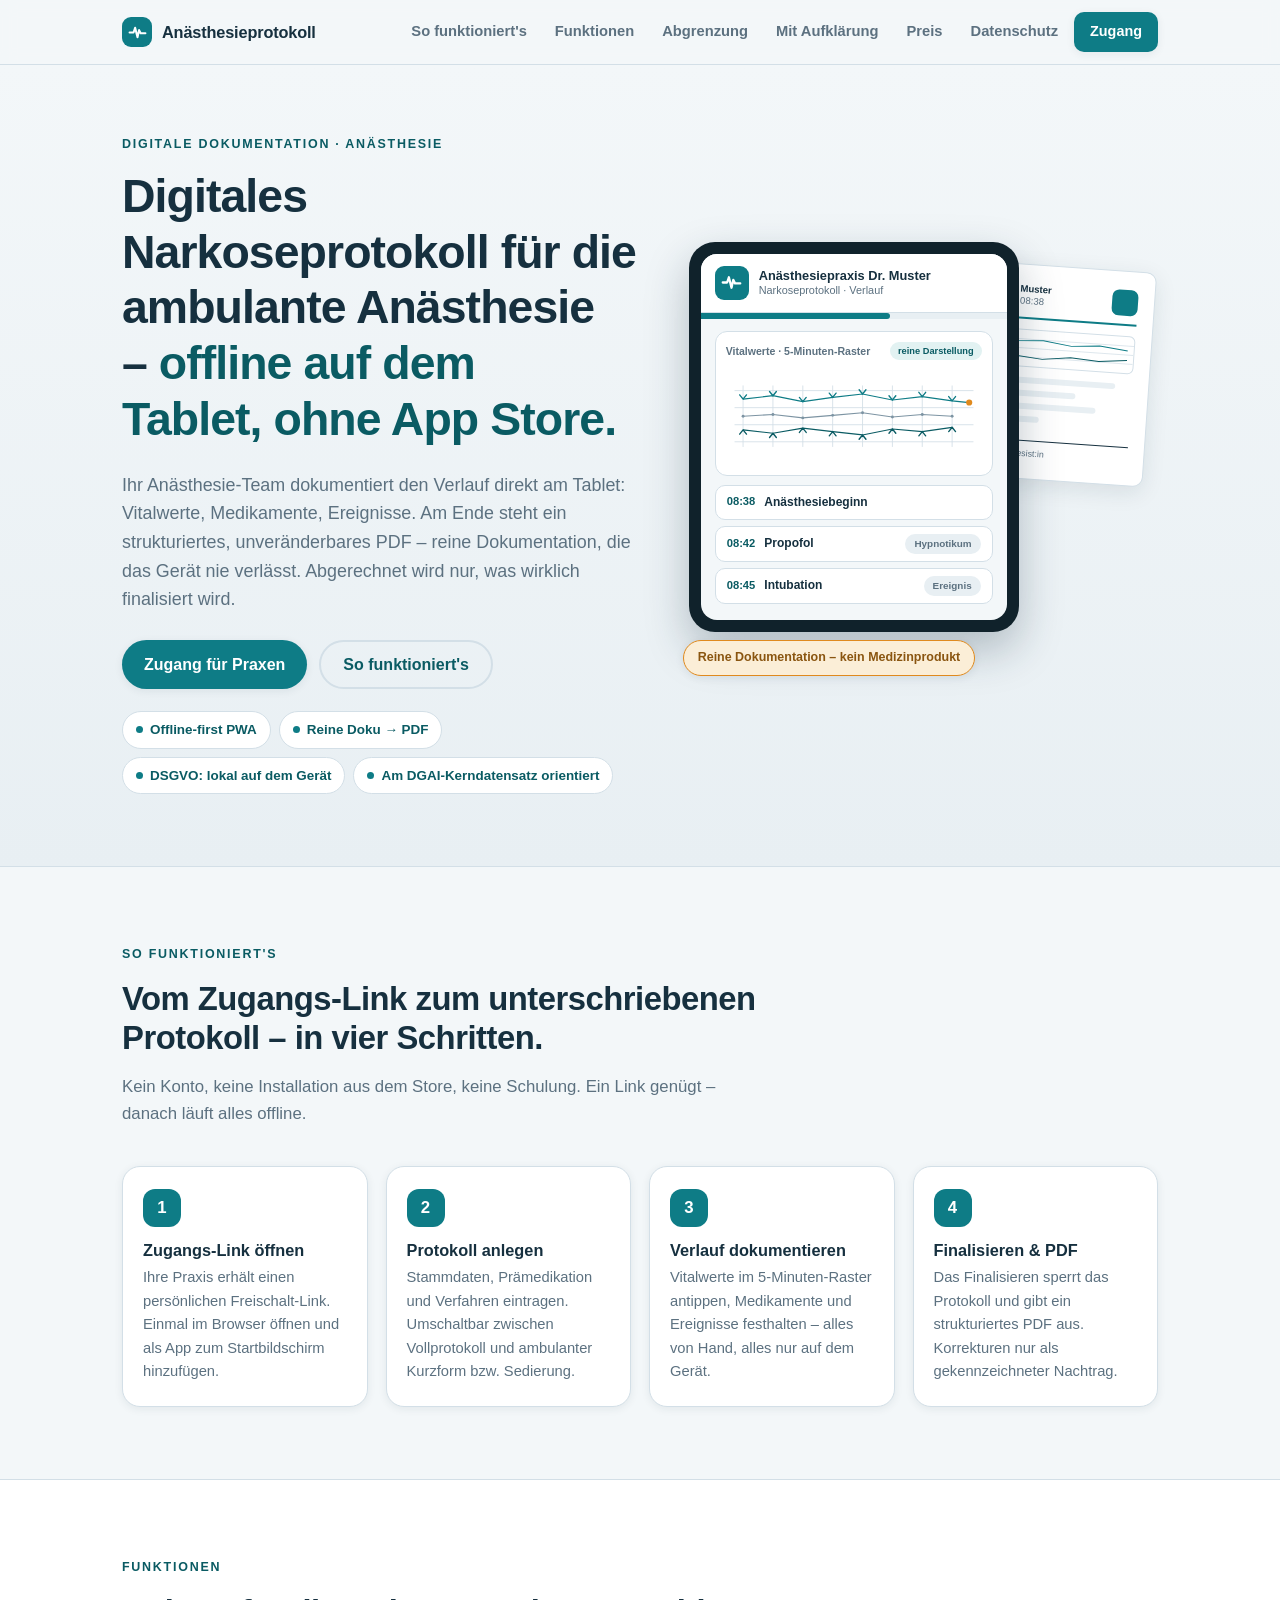
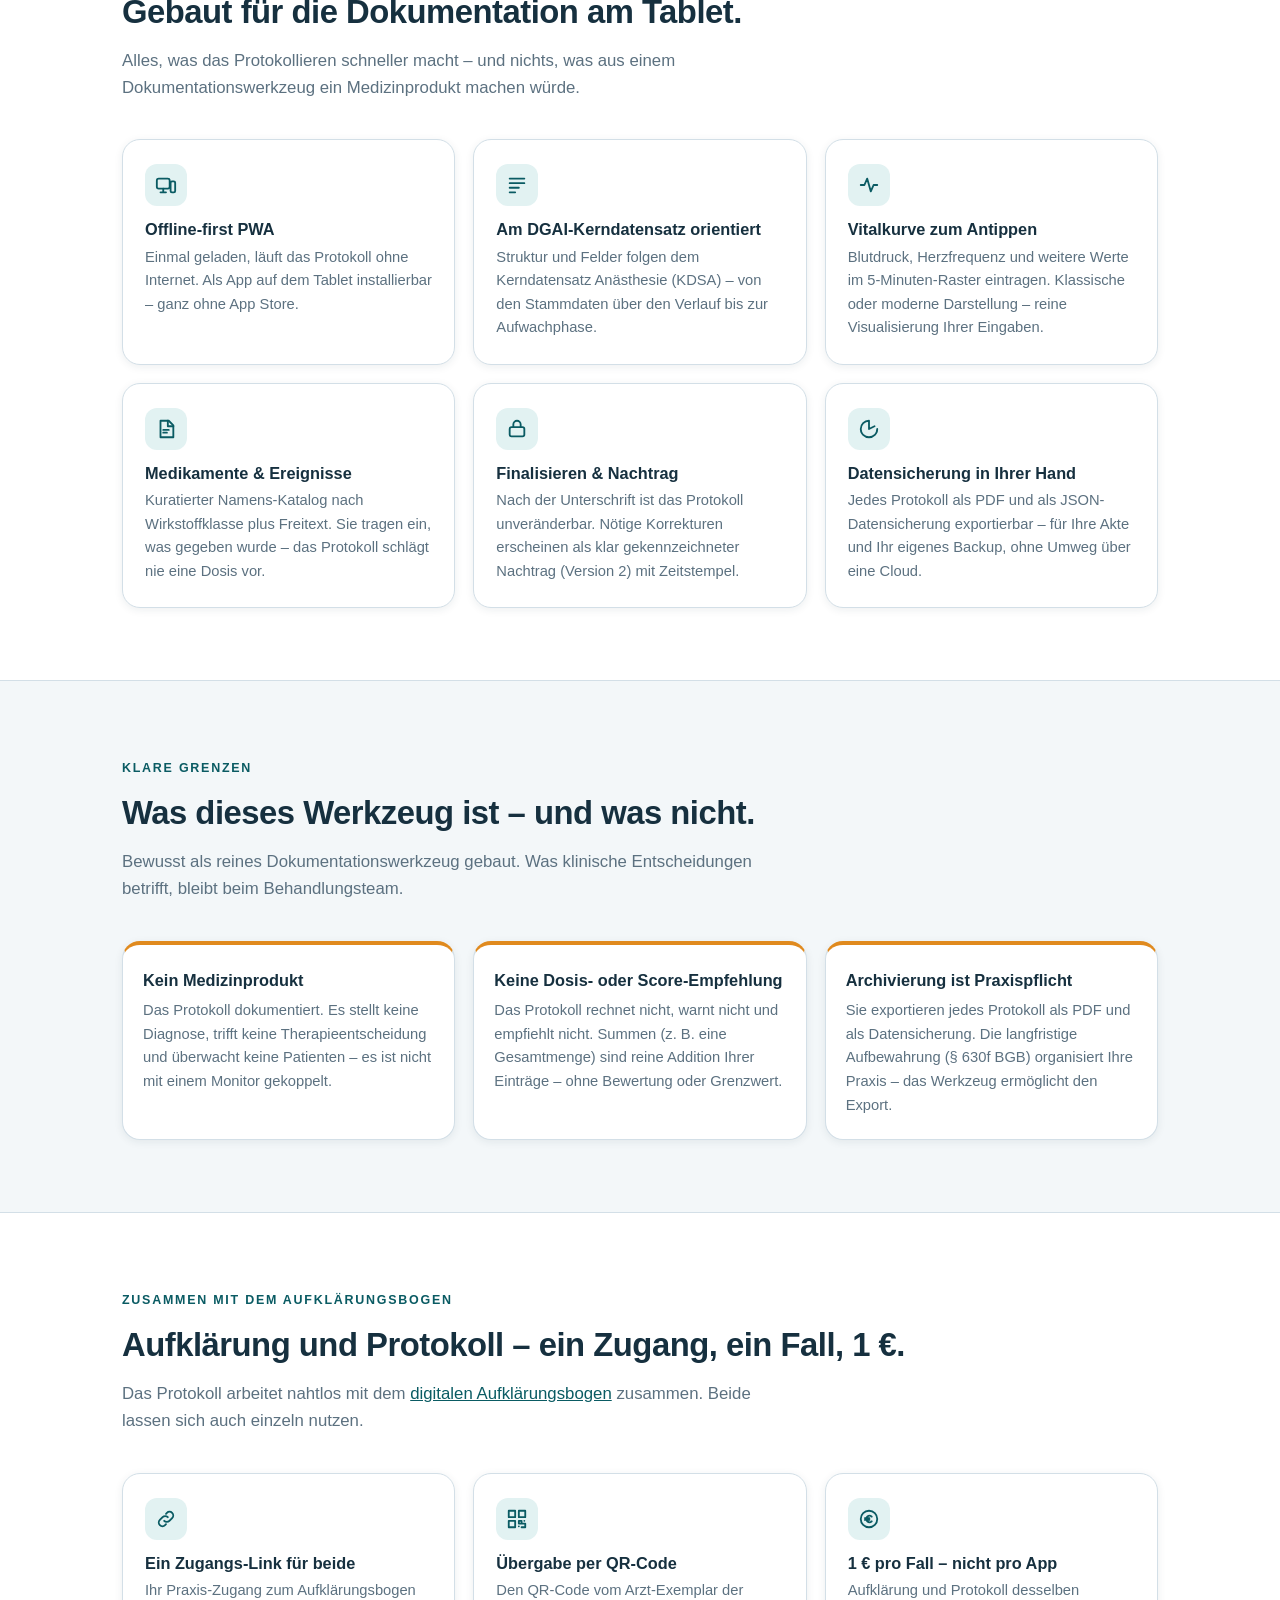
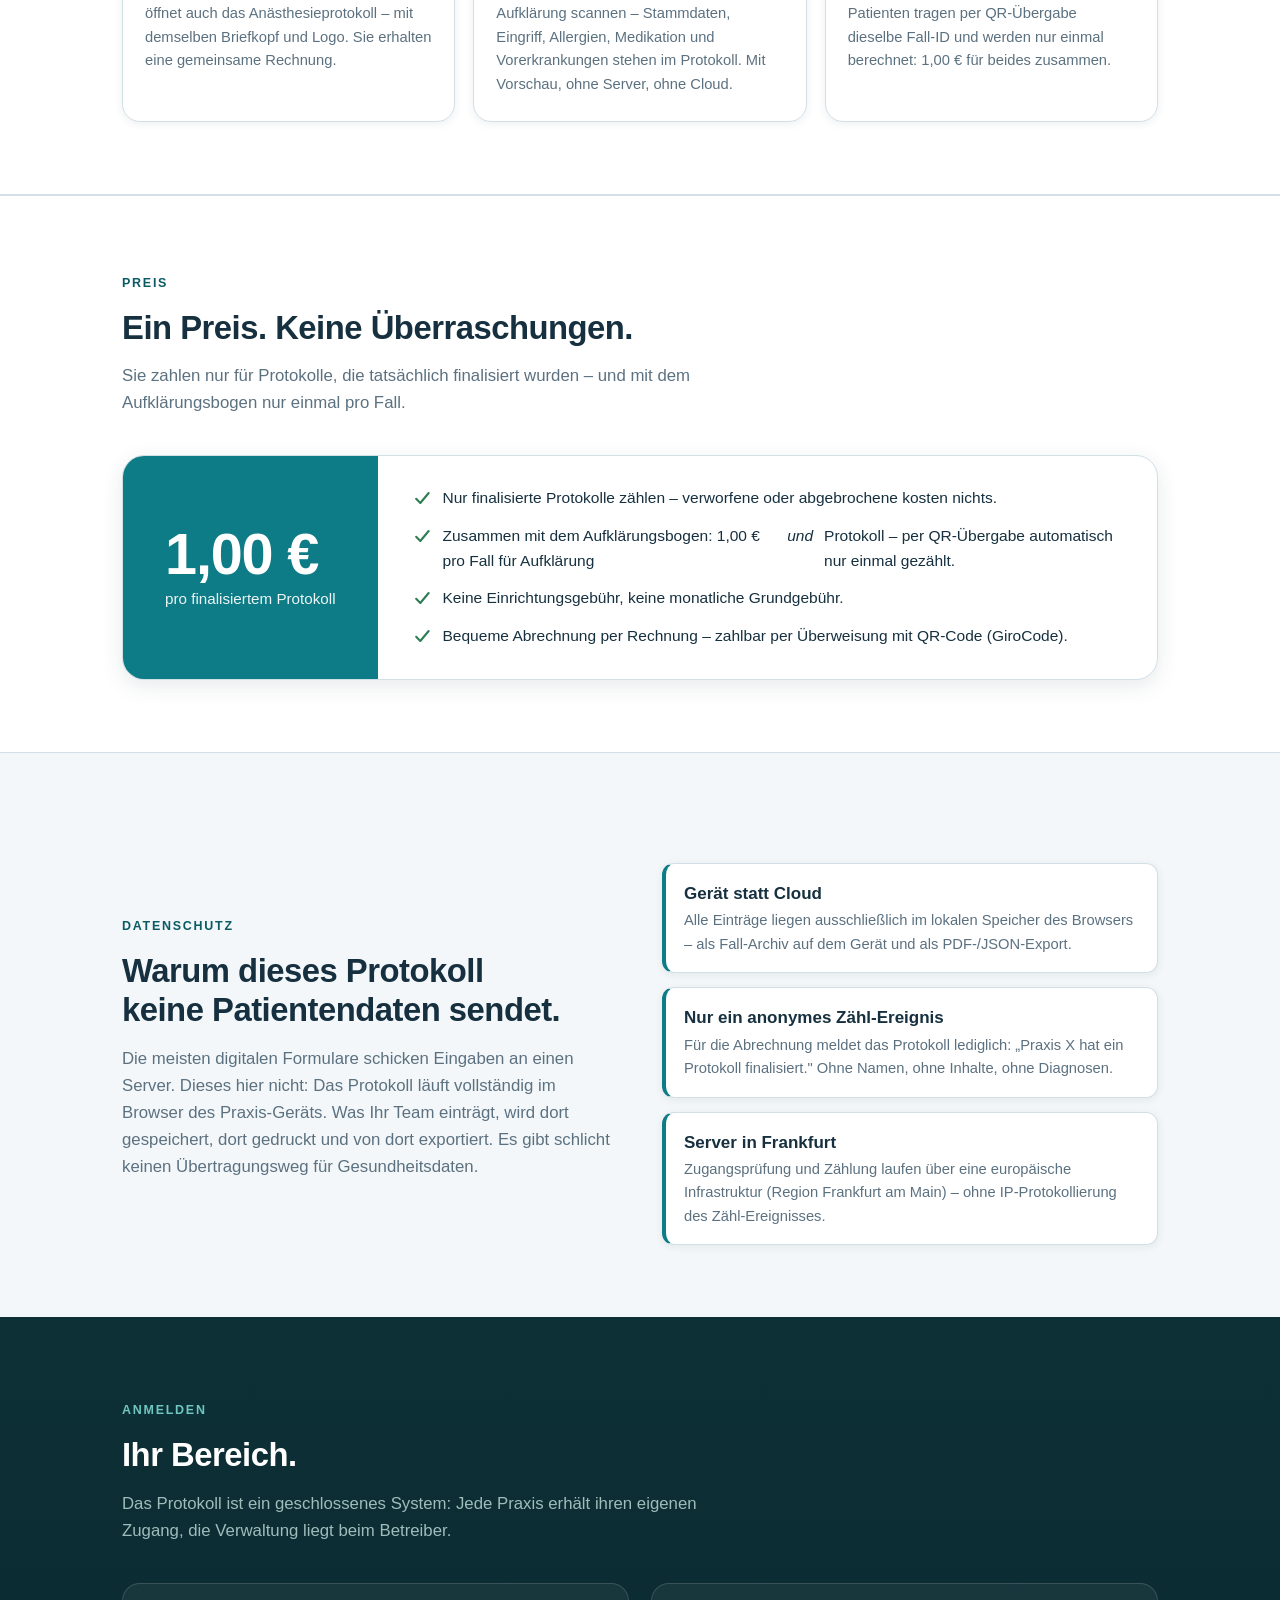
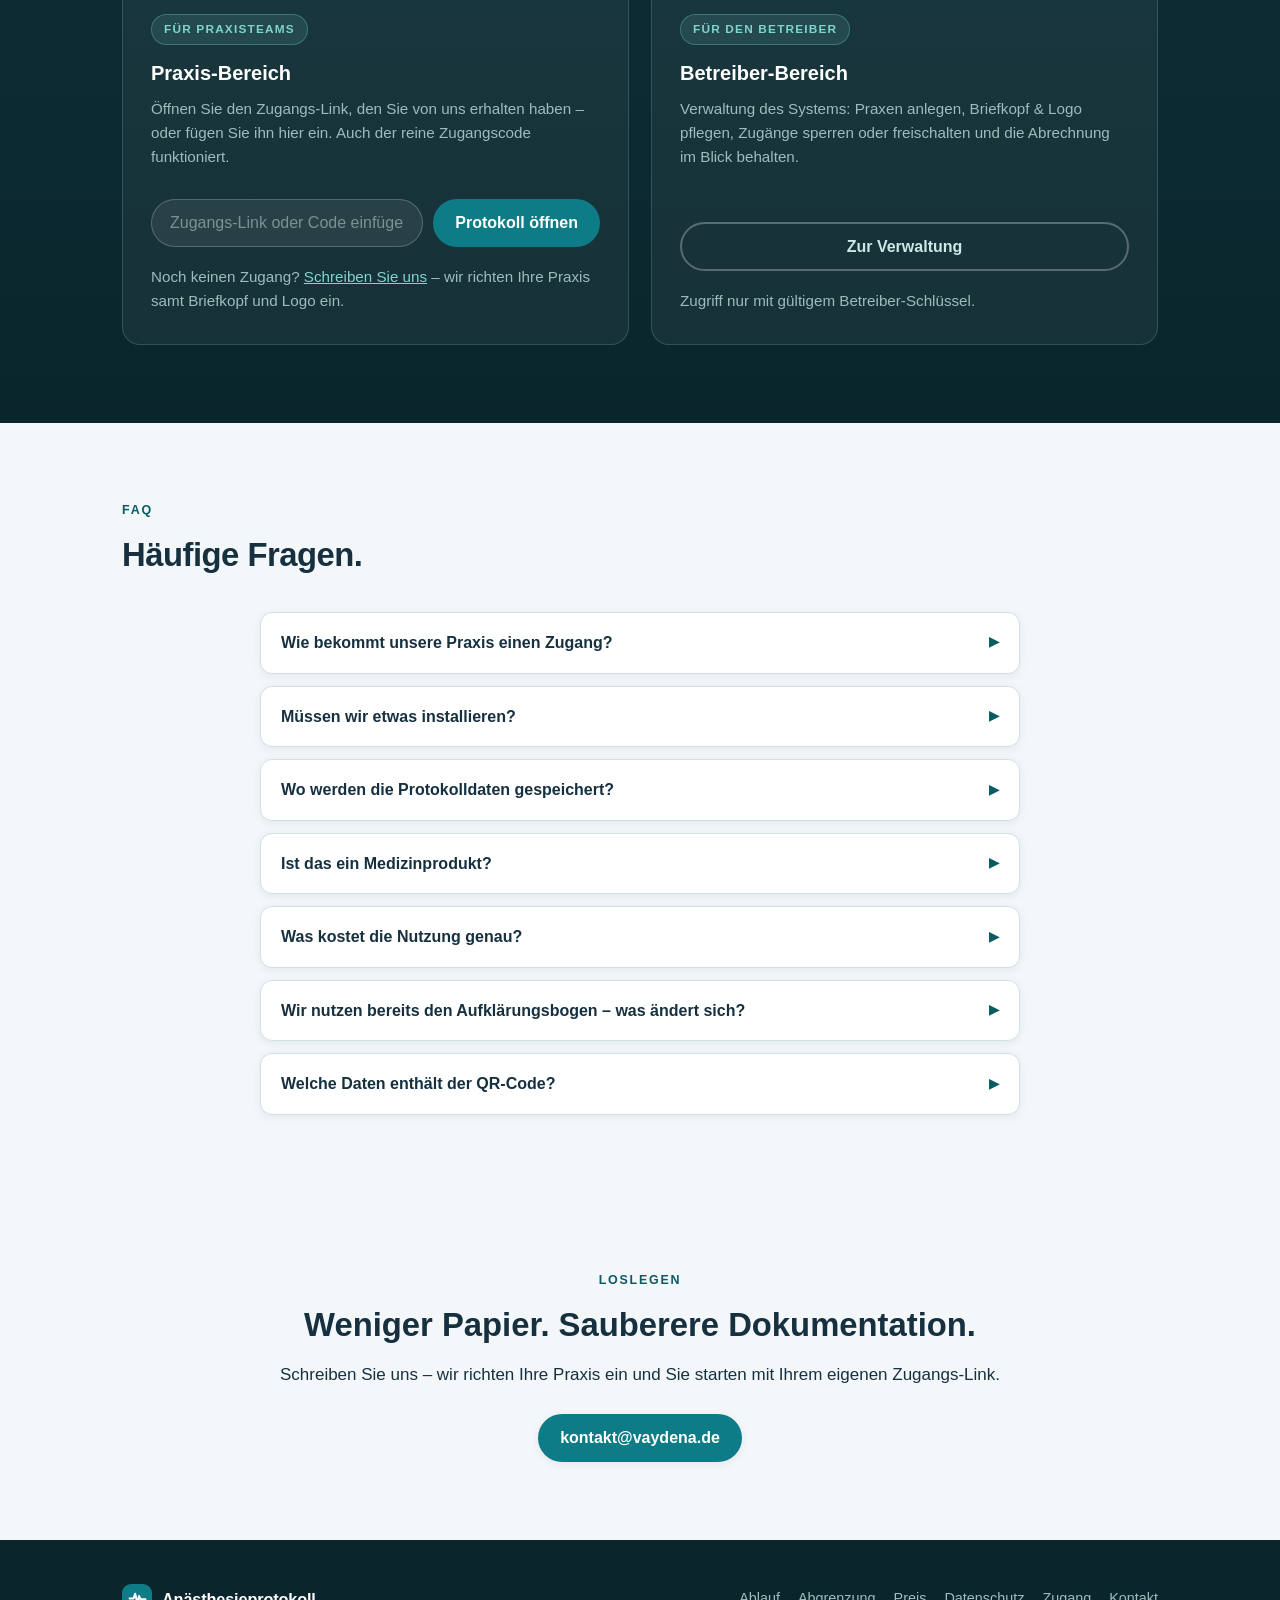
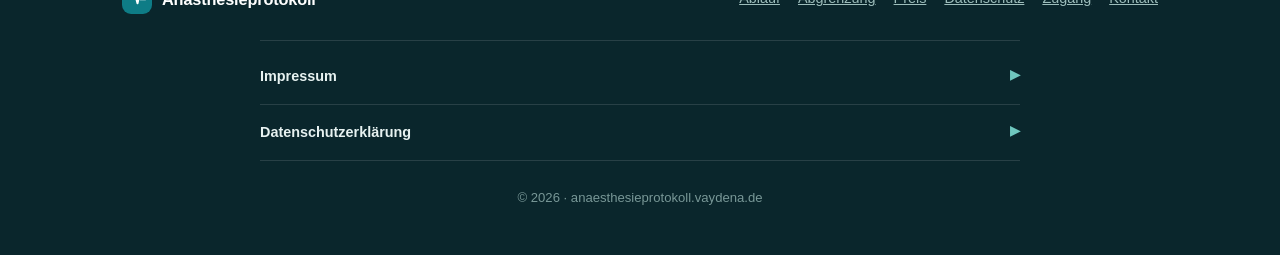
==== commit 5000aaa2: "Gemeinsame Abrechnung mit dem Aufklärungsbogen (1 € pro Fall) - aprot-check-token/aprot-record-usage" ====
--- a/index.html
+++ b/index.html
@@ -333,6 +333,7 @@
       <a class="navlink" href="#ablauf">So funktioniert's</a>
       <a class="navlink" href="#funktionen">Funktionen</a>
       <a class="navlink" href="#grenzen">Abgrenzung</a>
+      <a class="navlink" href="#aufklaerung">Mit Aufklärung</a>
       <a class="navlink" href="#preis">Preis</a>
       <a class="navlink" href="#datenschutz">Datenschutz</a>
       <a class="btn primary small" href="#zugang">Zugang</a>
@@ -527,12 +528,38 @@
   </div>
 </section>
 
+<!-- ================= KOMBINATION AUFKLAERUNGSBOGEN ================= -->
+<section class="sect alt" id="aufklaerung" aria-label="Zusammen mit dem Aufklärungsbogen">
+  <div class="wrap">
+    <span class="eyebrow">Zusammen mit dem Aufklärungsbogen</span>
+    <h2>Aufklärung und Protokoll – ein Zugang, ein Fall, 1&nbsp;€.</h2>
+    <p class="sub">Das Protokoll arbeitet nahtlos mit dem <a href="https://aufklaerungsbogen.vaydena.de/">digitalen Aufklärungsbogen</a> zusammen. Beide lassen sich auch einzeln nutzen.</p>
+    <div class="feats">
+      <div class="feat">
+        <div class="ic"><svg viewBox="0 0 24 24" fill="none" stroke-width="2" stroke-linecap="round" stroke-linejoin="round"><path d="M10 14a4 4 0 0 0 5.7 0l3-3a4 4 0 0 0-5.7-5.7l-1 1"/><path d="M14 10a4 4 0 0 0-5.7 0l-3 3a4 4 0 0 0 5.7 5.7l1-1"/></svg></div>
+        <h3>Ein Zugangs-Link für beide</h3>
+        <p>Ihr Praxis-Zugang zum Aufklärungsbogen öffnet auch das Anästhesieprotokoll – mit demselben Briefkopf und Logo. Sie erhalten eine gemeinsame Rechnung.</p>
+      </div>
+      <div class="feat">
+        <div class="ic"><svg viewBox="0 0 24 24" fill="none" stroke-width="2" stroke-linecap="round" stroke-linejoin="round"><rect x="3" y="3" width="7" height="7"/><rect x="14" y="3" width="7" height="7"/><rect x="3" y="14" width="7" height="7"/><path d="M14 14h3v3h-3zM20 14v.01M14 20h.01M17 17h4v4h-4"/></svg></div>
+        <h3>Übergabe per QR-Code</h3>
+        <p>Den QR-Code vom Arzt-Exemplar der Aufklärung scannen – Stammdaten, Eingriff, Allergien, Medikation und Vorerkrankungen stehen im Protokoll. Mit Vorschau, ohne Server, ohne Cloud.</p>
+      </div>
+      <div class="feat">
+        <div class="ic"><svg viewBox="0 0 24 24" fill="none" stroke-width="2" stroke-linecap="round" stroke-linejoin="round"><circle cx="12" cy="12" r="9"/><path d="M15 9.5a3.5 3.5 0 1 0 0 5M7.5 11h5M7.5 13h5"/></svg></div>
+        <h3>1&nbsp;€ pro Fall – nicht pro App</h3>
+        <p>Aufklärung und Protokoll desselben Patienten tragen per QR-Übergabe dieselbe Fall-ID und werden nur einmal berechnet: 1,00&nbsp;€ für beides zusammen.</p>
+      </div>
+    </div>
+  </div>
+</section>
+
 <!-- ================= PREIS ================= -->
 <section class="sect alt" id="preis" aria-label="Preis">
   <div class="wrap">
     <span class="eyebrow">Preis</span>
     <h2>Ein Preis. Keine Überraschungen.</h2>
-    <p class="sub">Sie zahlen nur für Protokolle, die tatsächlich finalisiert wurden.</p>
+    <p class="sub">Sie zahlen nur für Protokolle, die tatsächlich finalisiert wurden – und mit dem Aufklärungsbogen nur einmal pro Fall.</p>
     <div class="price">
       <div class="big">
         <b>1,00&nbsp;€</b>
@@ -540,6 +567,7 @@
       </div>
       <ul>
         <li><svg viewBox="0 0 24 24" fill="none" stroke-width="2.5" stroke-linecap="round" stroke-linejoin="round"><path d="M5 13l5 5L20 6"/></svg>Nur finalisierte Protokolle zählen – verworfene oder abgebrochene kosten nichts.</li>
+        <li><svg viewBox="0 0 24 24" fill="none" stroke-width="2.5" stroke-linecap="round" stroke-linejoin="round"><path d="M5 13l5 5L20 6"/></svg>Zusammen mit dem Aufklärungsbogen: 1,00&nbsp;€ pro Fall für Aufklärung <i>und</i> Protokoll – per QR-Übergabe automatisch nur einmal gezählt.</li>
         <li><svg viewBox="0 0 24 24" fill="none" stroke-width="2.5" stroke-linecap="round" stroke-linejoin="round"><path d="M5 13l5 5L20 6"/></svg>Keine Einrichtungsgebühr, keine monatliche Grundgebühr.</li>
         <li><svg viewBox="0 0 24 24" fill="none" stroke-width="2.5" stroke-linecap="round" stroke-linejoin="round"><path d="M5 13l5 5L20 6"/></svg>Bequeme Abrechnung per Rechnung – zahlbar per Überweisung mit QR-Code (GiroCode).</li>
       </ul>
@@ -634,6 +662,14 @@
       <details>
         <summary>Was kostet die Nutzung genau? <span class="chev">▶</span></summary>
         <p>1,00 € pro finalisiertem Protokoll. Abgebrochene oder verworfene Protokolle kosten nichts. Sie erhalten eine übersichtliche Rechnung und zahlen bequem per Überweisung mit QR-Code (GiroCode).</p>
+      </details>
+      <details>
+        <summary>Wir nutzen bereits den Aufklärungsbogen – was ändert sich? <span class="chev">▶</span></summary>
+        <p>Ihr bestehender Praxis-Zugangs-Link funktioniert auch im Anästhesieprotokoll – Sie brauchen keinen zweiten Zugang. Übernehmen Sie die Aufklärung per QR-Code ins Protokoll, gilt beides als ein Fall und kostet zusammen 1,00&nbsp;€; alles erscheint auf einer gemeinsamen Rechnung. Ein Protokoll ohne vorherige Aufklärung zählt als eigener Fall (1,00&nbsp;€). Der Aufklärungsbogen bleibt auch allein für 1,00&nbsp;€ pro Bogen nutzbar.</p>
+      </details>
+      <details>
+        <summary>Welche Daten enthält der QR-Code? <span class="chev">▶</span></summary>
+        <p>Nur, was für das Protokoll gebraucht wird: Stammdaten, geplanter Eingriff, Antworten der Anamnese, eingewilligte Verfahren und die Fall-ID. Der Code wird direkt von Gerät zu Gerät gescannt – nichts davon läuft über einen Server. Vor der Übernahme zeigt das Protokoll eine Vorschau.</p>
       </details>
     </div>
   </div>
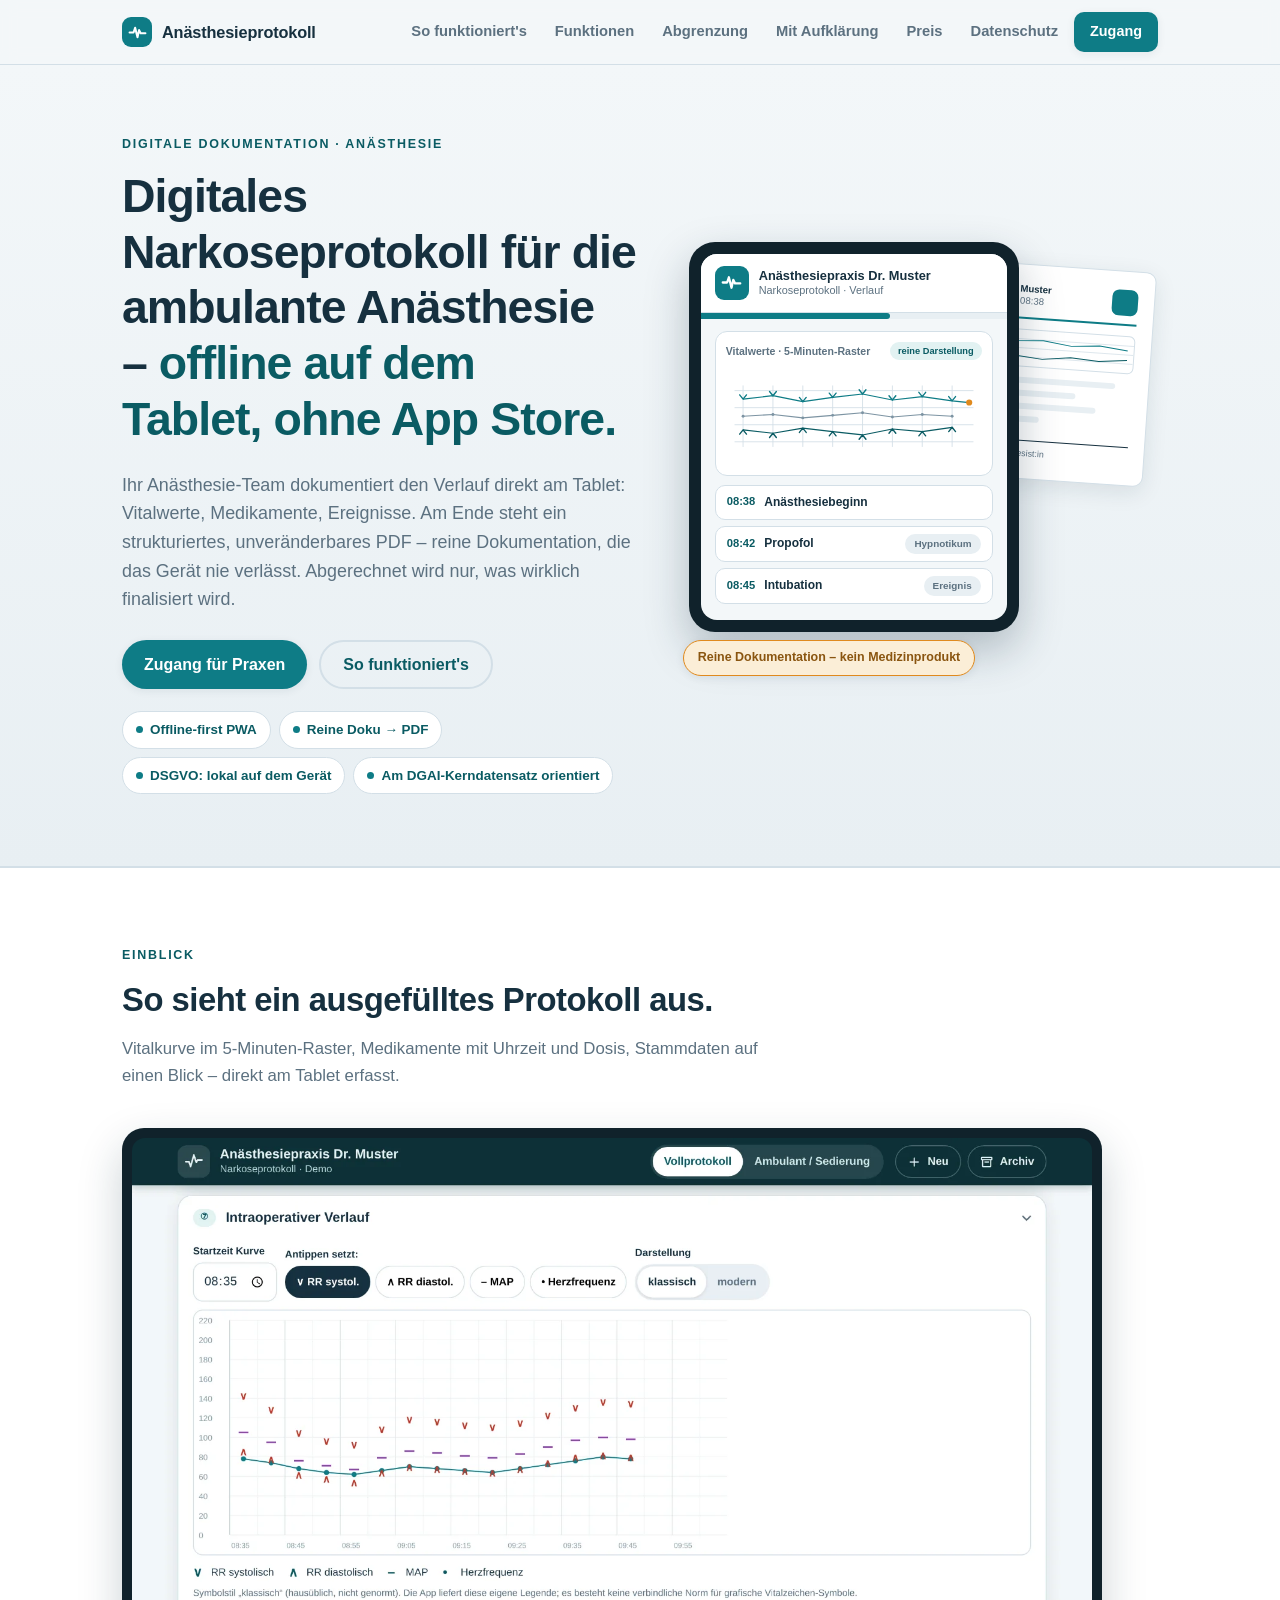
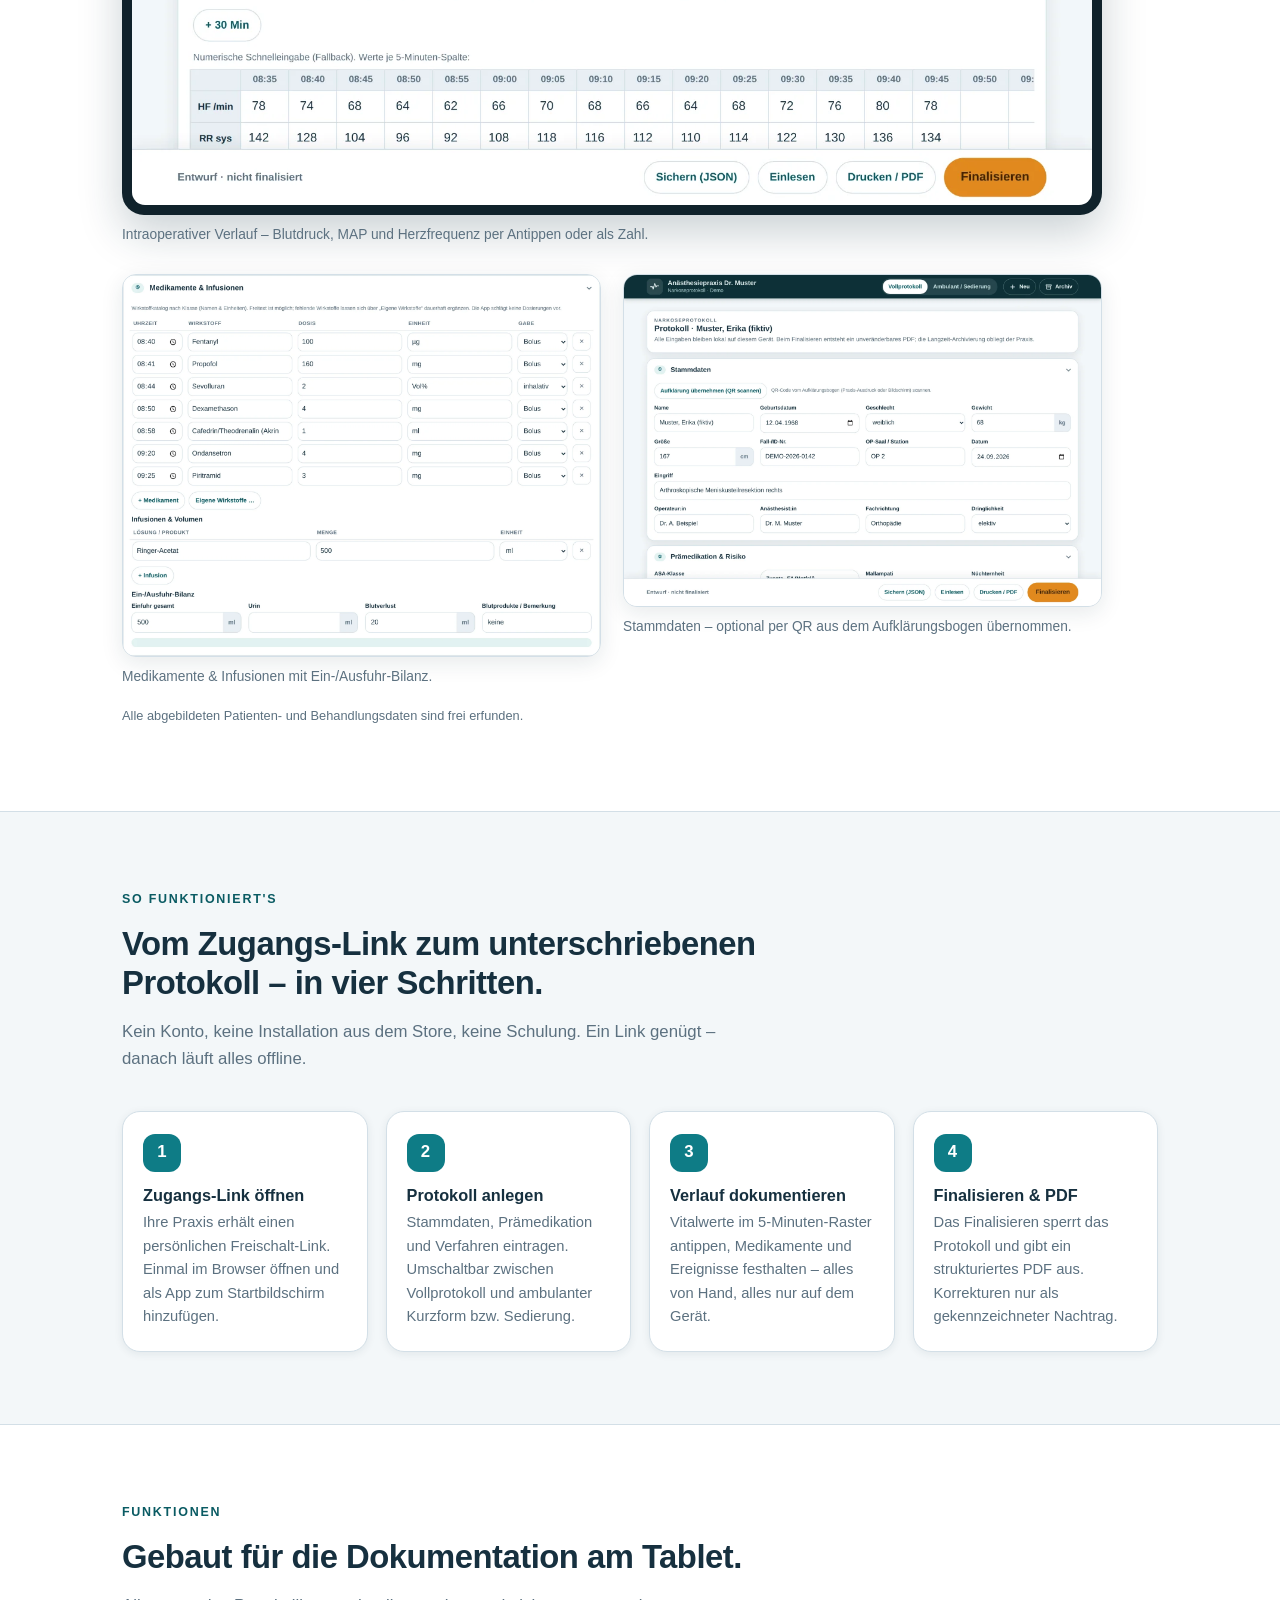
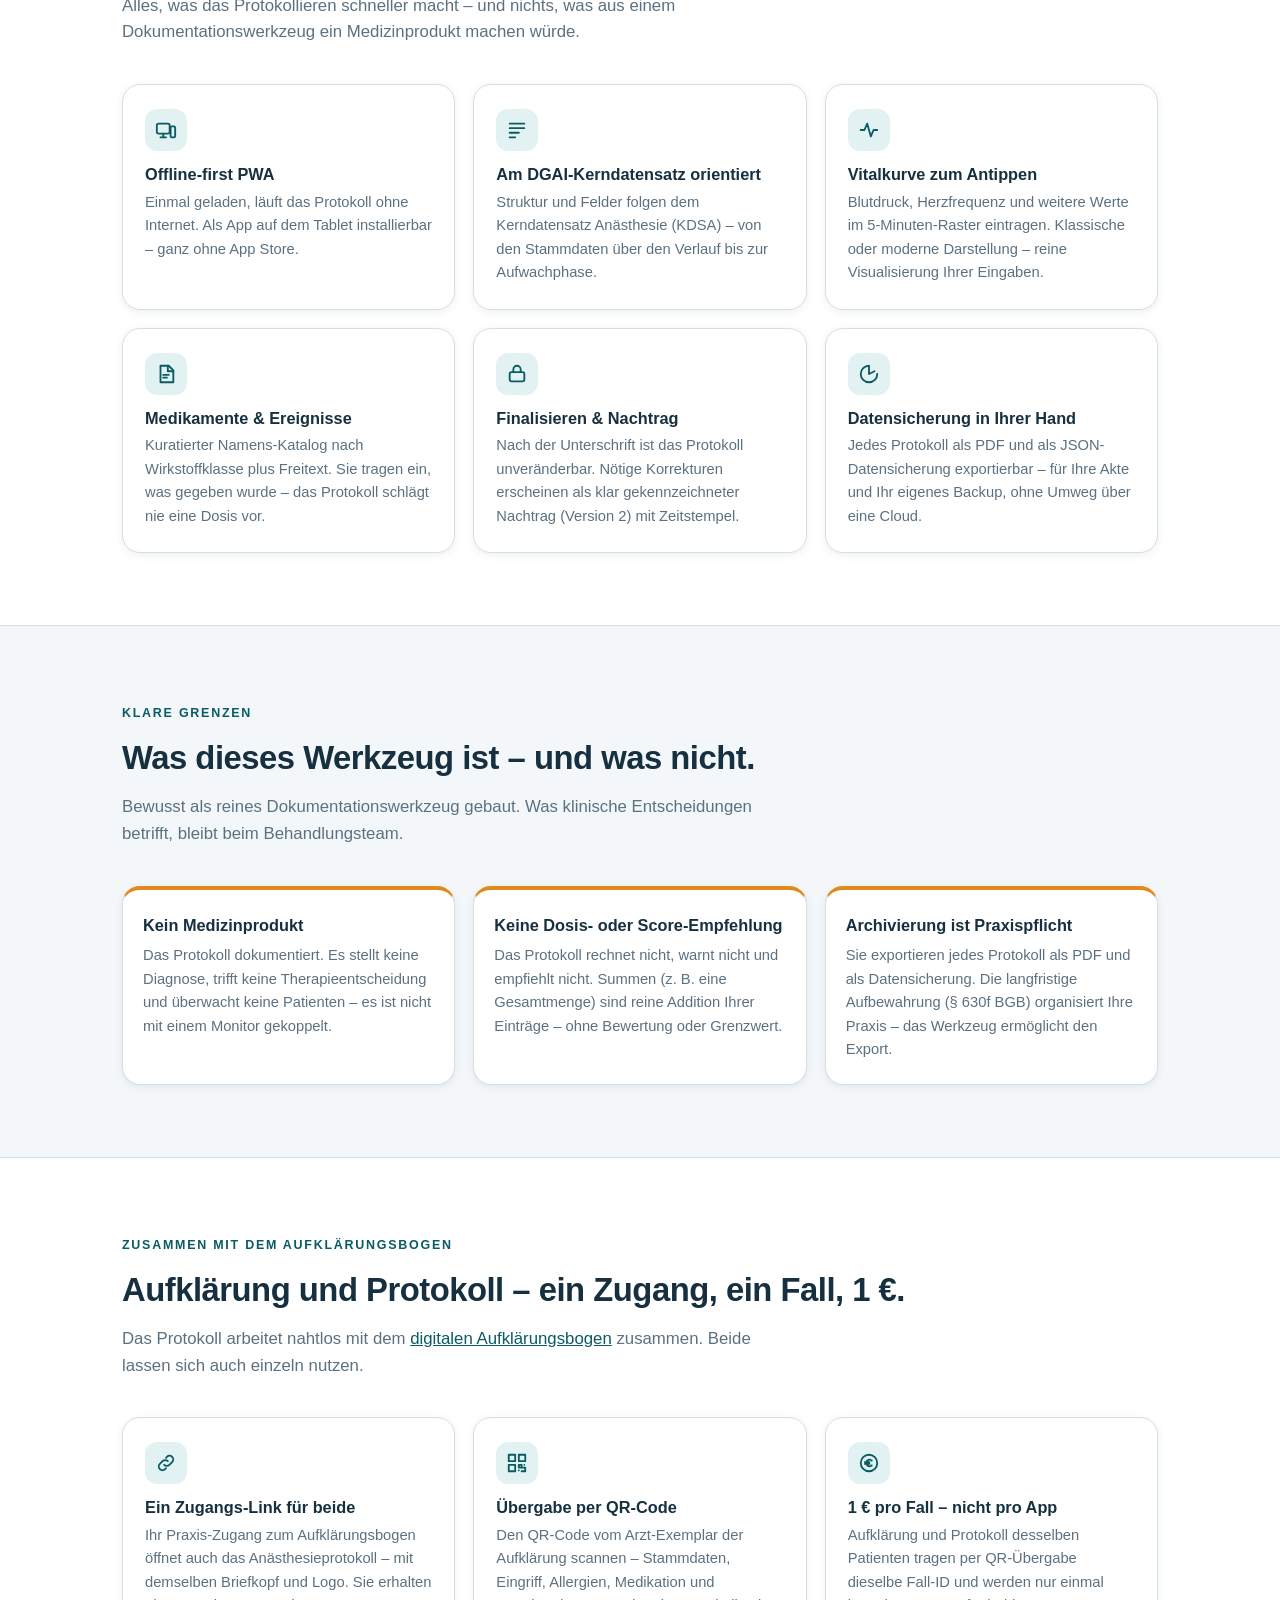
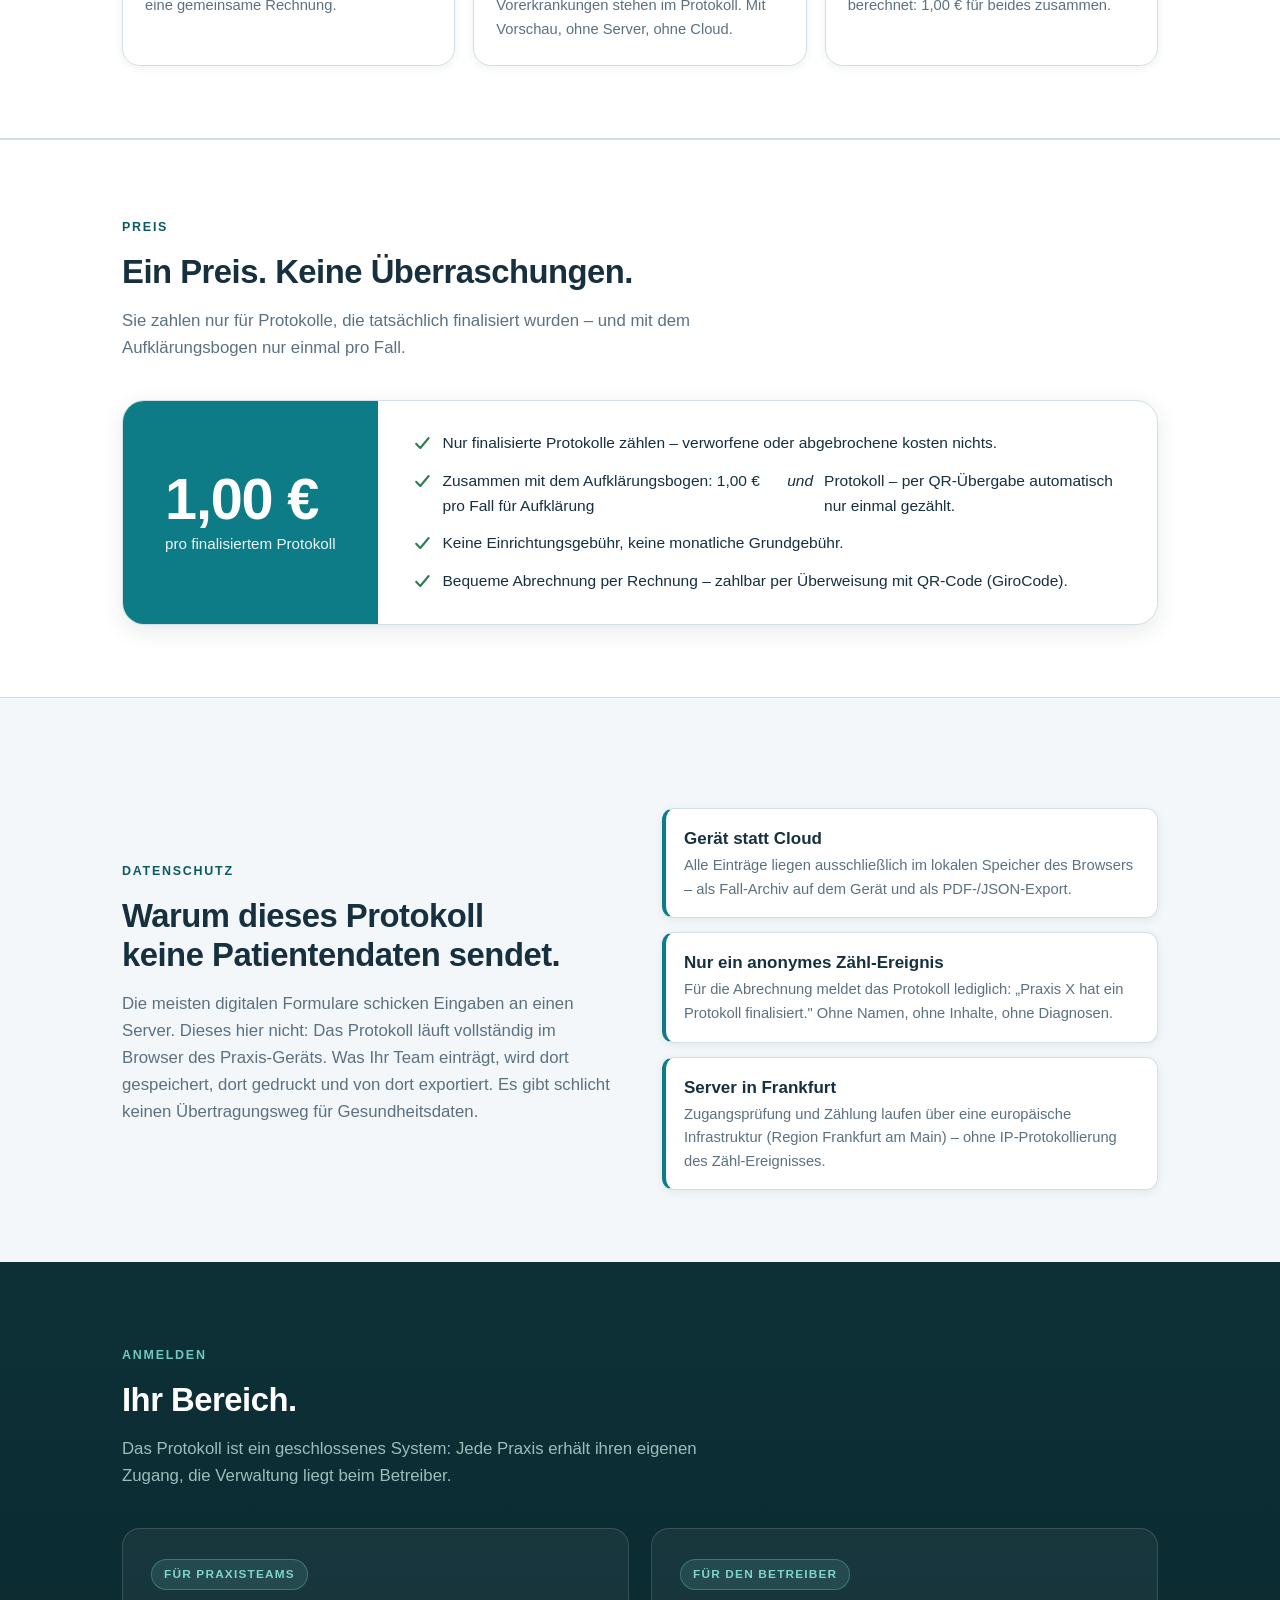
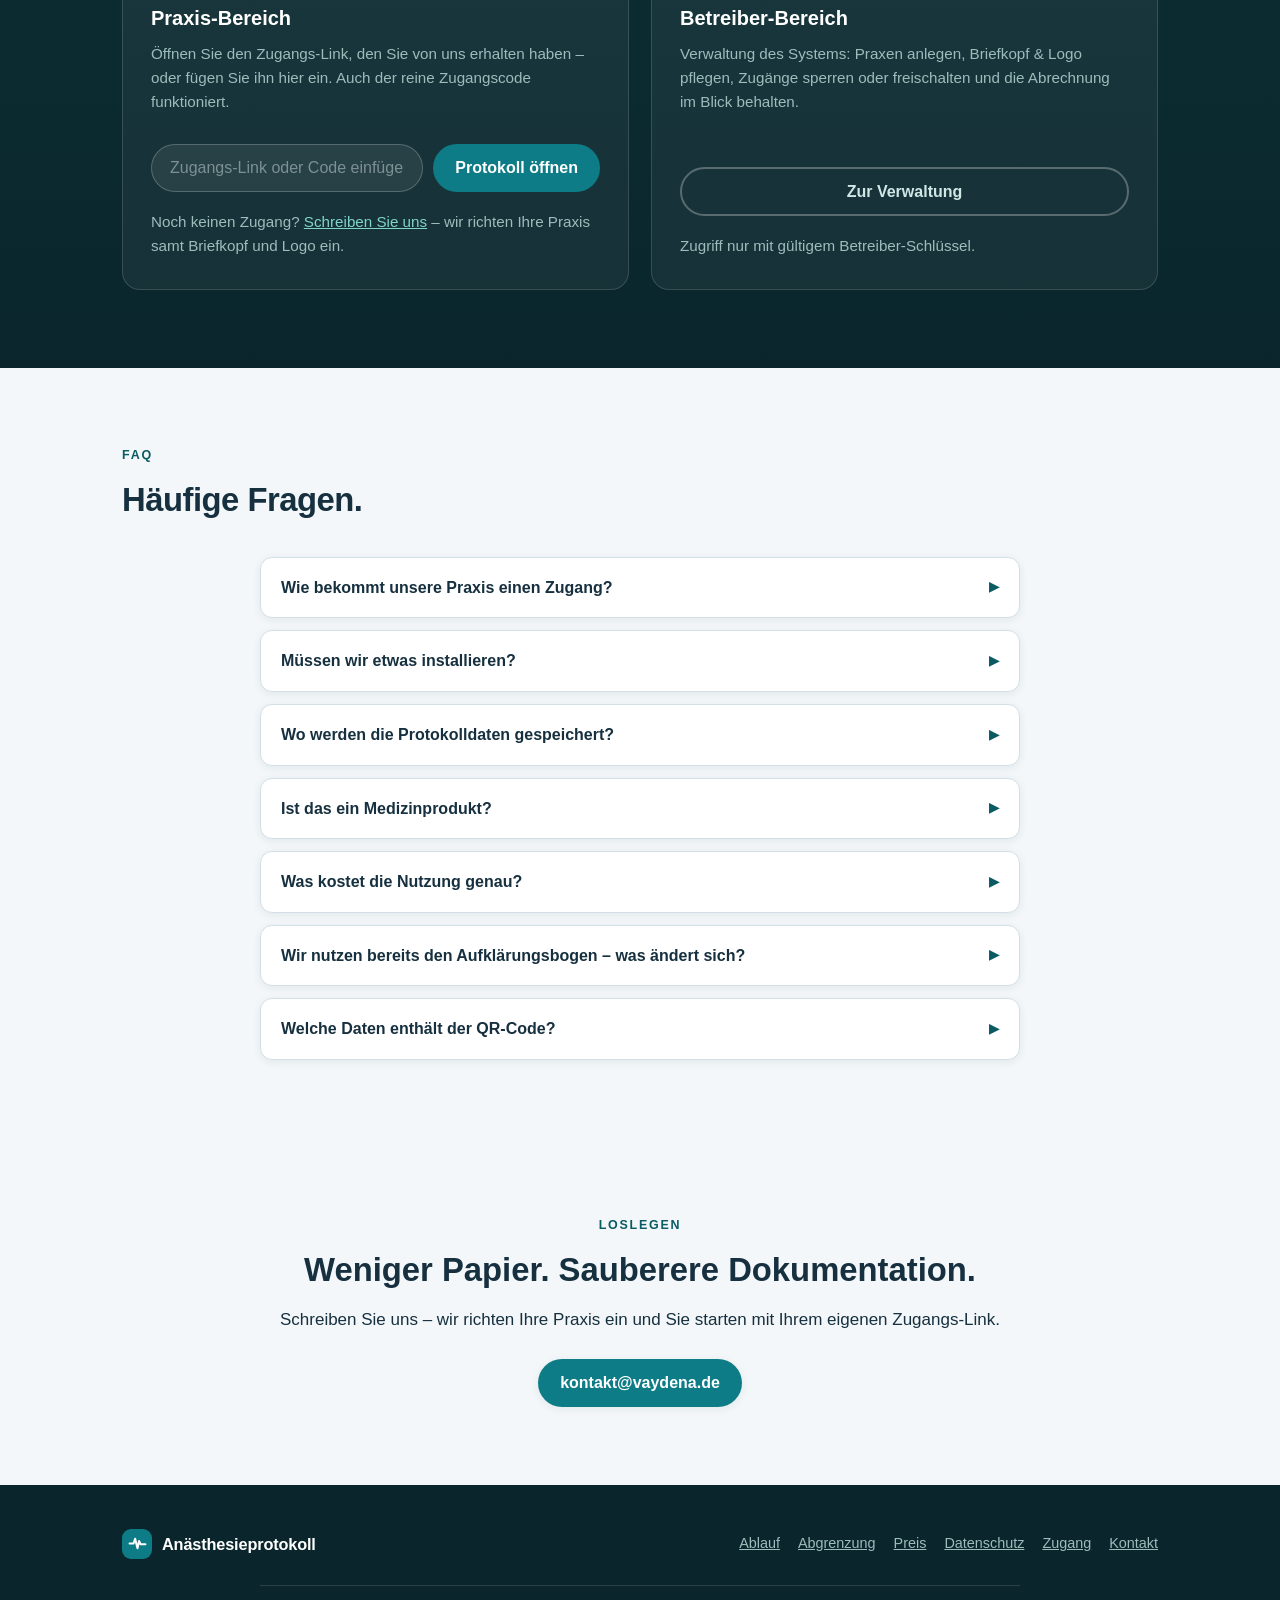
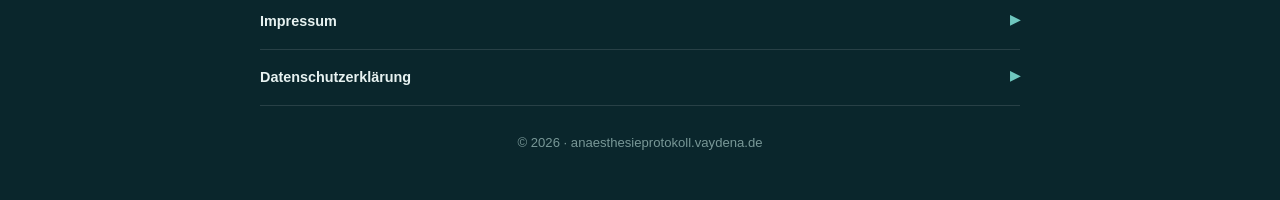
==== commit 45e3190d: "Landingpage: Einblick-Sektion mit Screenshots (fiktive Daten) Protokoll mit frei erfundenen Demo-Dat" ====
--- a/index.html
+++ b/index.html
@@ -184,6 +184,17 @@
   .mock{min-height:400px;max-width:480px;margin:0 auto;width:100%}
 }
 
+/* ---------- Einblick: echte Screenshots (fiktive Daten) ---------- */
+.shots{display:grid;gap:28px;margin-top:38px;max-width:980px}
+.shots figure{margin:0}
+.shots .frame{background:#10222b;border-radius:22px;padding:10px;box-shadow:0 18px 44px rgba(20,48,63,.22)}
+.shots .frame img{display:block;width:100%;height:auto;border-radius:13px;background:#fff}
+.shots .side{display:grid;grid-template-columns:1fr 1fr;gap:22px;align-items:start}
+.shots .card img{display:block;width:100%;height:auto;border:1px solid var(--line);border-radius:14px;box-shadow:var(--shadow);background:#fff}
+.shots figcaption{font-size:.86rem;color:var(--muted);margin-top:9px}
+.shots-note{font-size:.8rem;color:var(--muted);margin-top:18px}
+@media (max-width:700px){.shots .side{grid-template-columns:1fr}}
+
 /* ---------- Sektionen ---------- */
 .sect{padding:72px 0}
 .sect.alt{background:var(--card);border-top:1px solid var(--line);border-bottom:1px solid var(--line)}
@@ -437,6 +448,32 @@
   </div>
 </section>
 
+<!-- ================= EINBLICK ================= -->
+<section class="sect alt" id="einblick" aria-label="Einblick in die Anwendung">
+  <div class="wrap">
+    <span class="eyebrow">Einblick</span>
+    <h2>So sieht ein ausgefülltes Protokoll aus.</h2>
+    <p class="sub">Vitalkurve im 5-Minuten-Raster, Medikamente mit Uhrzeit und Dosis, Stammdaten auf einen Blick – direkt am Tablet erfasst.</p>
+    <div class="shots">
+      <figure>
+        <div class="frame"><img src="assets/screenshots/protokoll-verlauf-tablet.webp" width="1600" height="1112" loading="lazy" decoding="async" alt="Intraoperativer Verlauf: Vitalkurve mit RR systolisch/diastolisch, MAP und Herzfrequenz sowie numerische Werte je 5-Minuten-Spalte"></div>
+        <figcaption>Intraoperativer Verlauf – Blutdruck, MAP und Herzfrequenz per Antippen oder als Zahl.</figcaption>
+      </figure>
+      <div class="side">
+        <figure class="card">
+          <img src="assets/screenshots/protokoll-medikamente.webp" width="1600" height="1278" loading="lazy" decoding="async" alt="Medikamente und Infusionen mit Uhrzeit, Wirkstoff, Dosis, Einheit und Gabeart">
+          <figcaption>Medikamente &amp; Infusionen mit Ein-/Ausfuhr-Bilanz.</figcaption>
+        </figure>
+        <figure class="card">
+          <img src="assets/screenshots/protokoll-uebersicht.webp" width="1600" height="1112" loading="lazy" decoding="async" alt="Stammdaten eines Protokolls mit Name, Geburtsdatum, Eingriff und Operateur">
+          <figcaption>Stammdaten – optional per QR aus dem Aufklärungsbogen übernommen.</figcaption>
+        </figure>
+      </div>
+    </div>
+    <p class="shots-note">Alle abgebildeten Patienten- und Behandlungsdaten sind frei erfunden.</p>
+  </div>
+</section>
+
 <!-- ================= ABLAUF ================= -->
 <section class="sect" id="ablauf" aria-label="Ablauf">
   <div class="wrap">
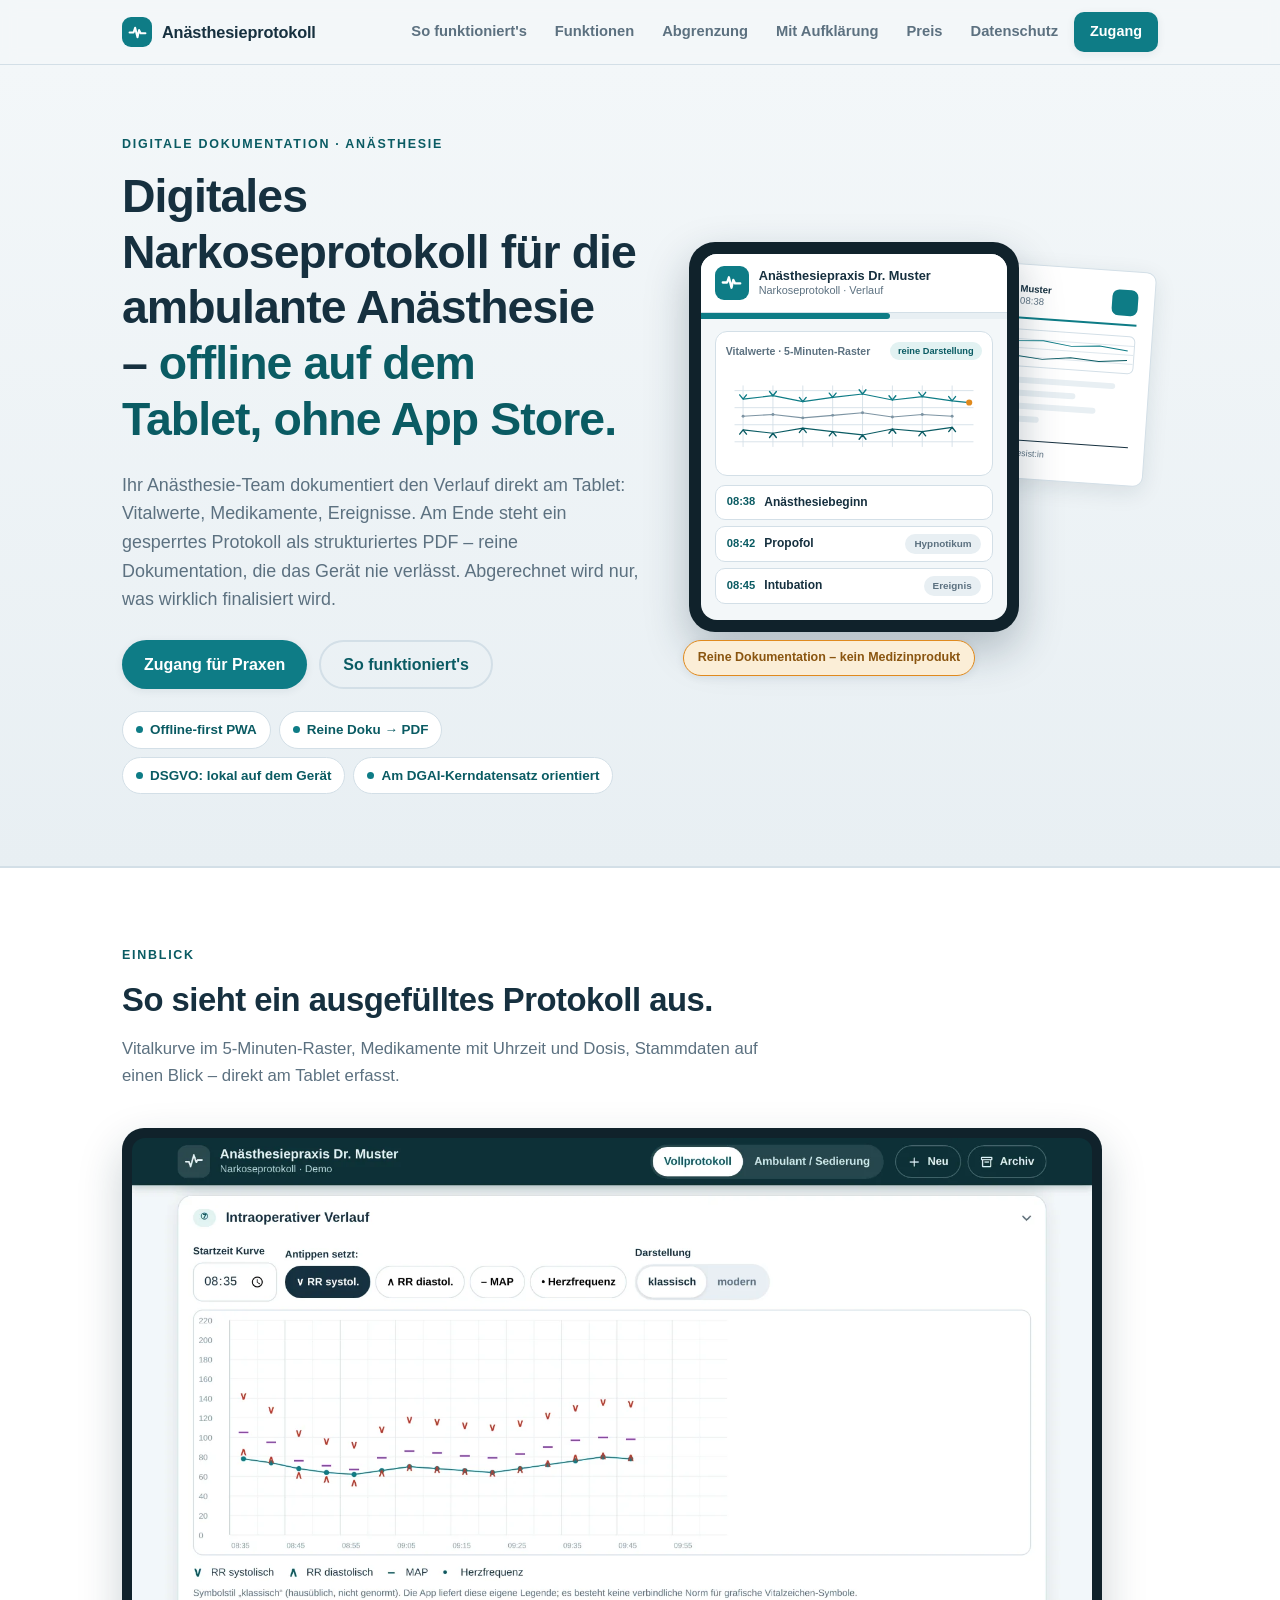
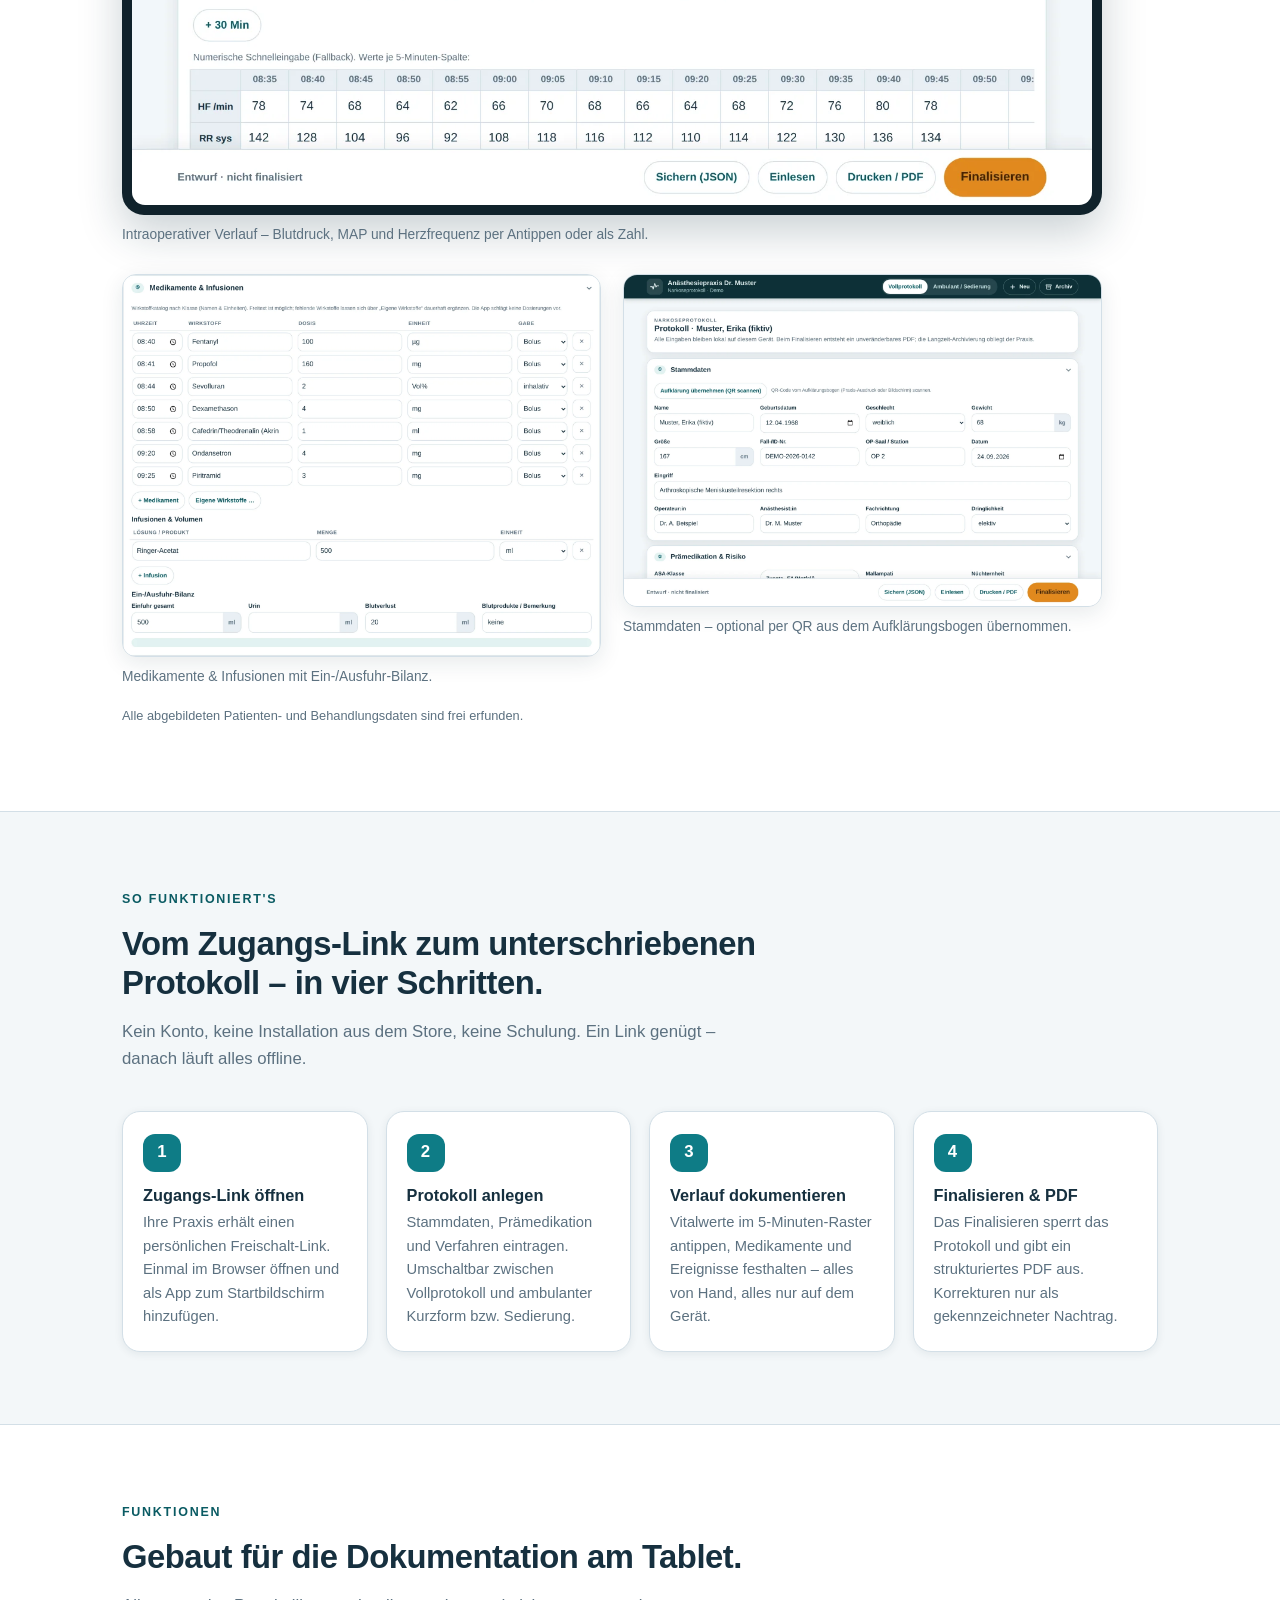
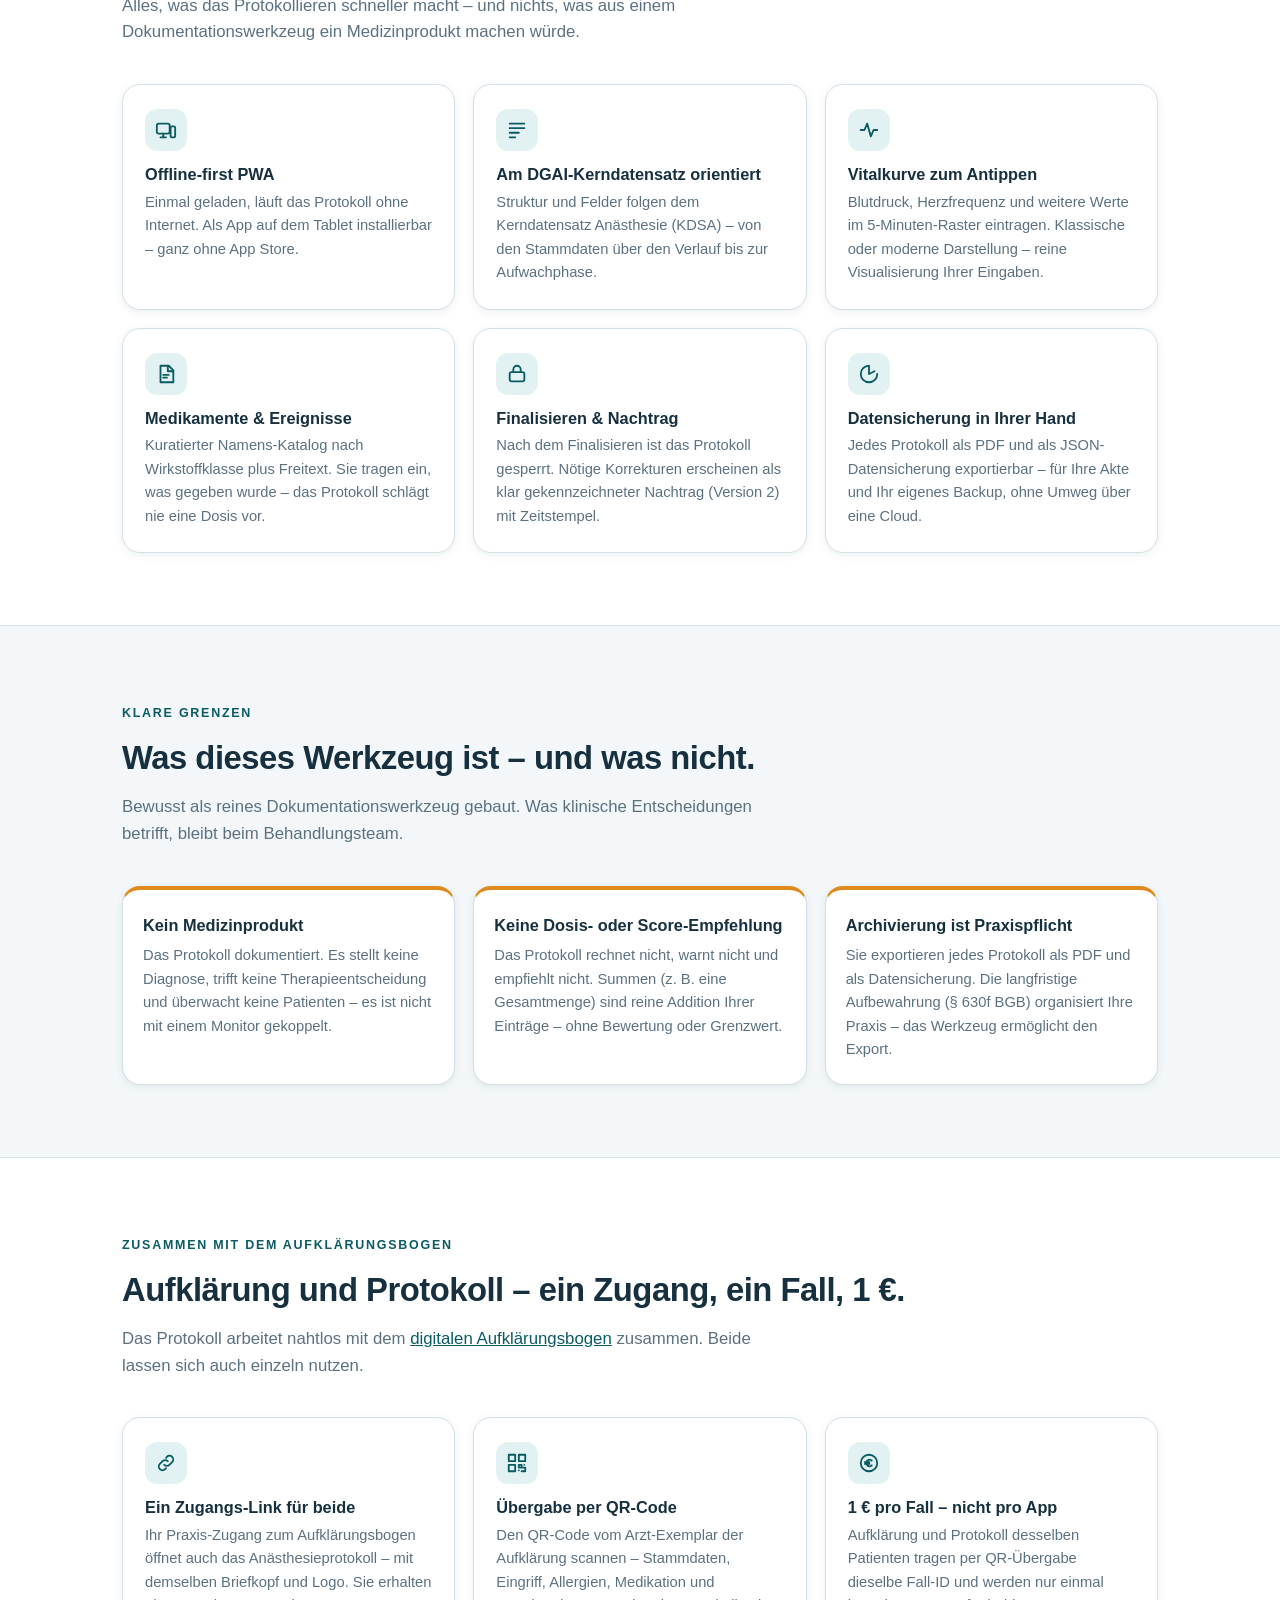
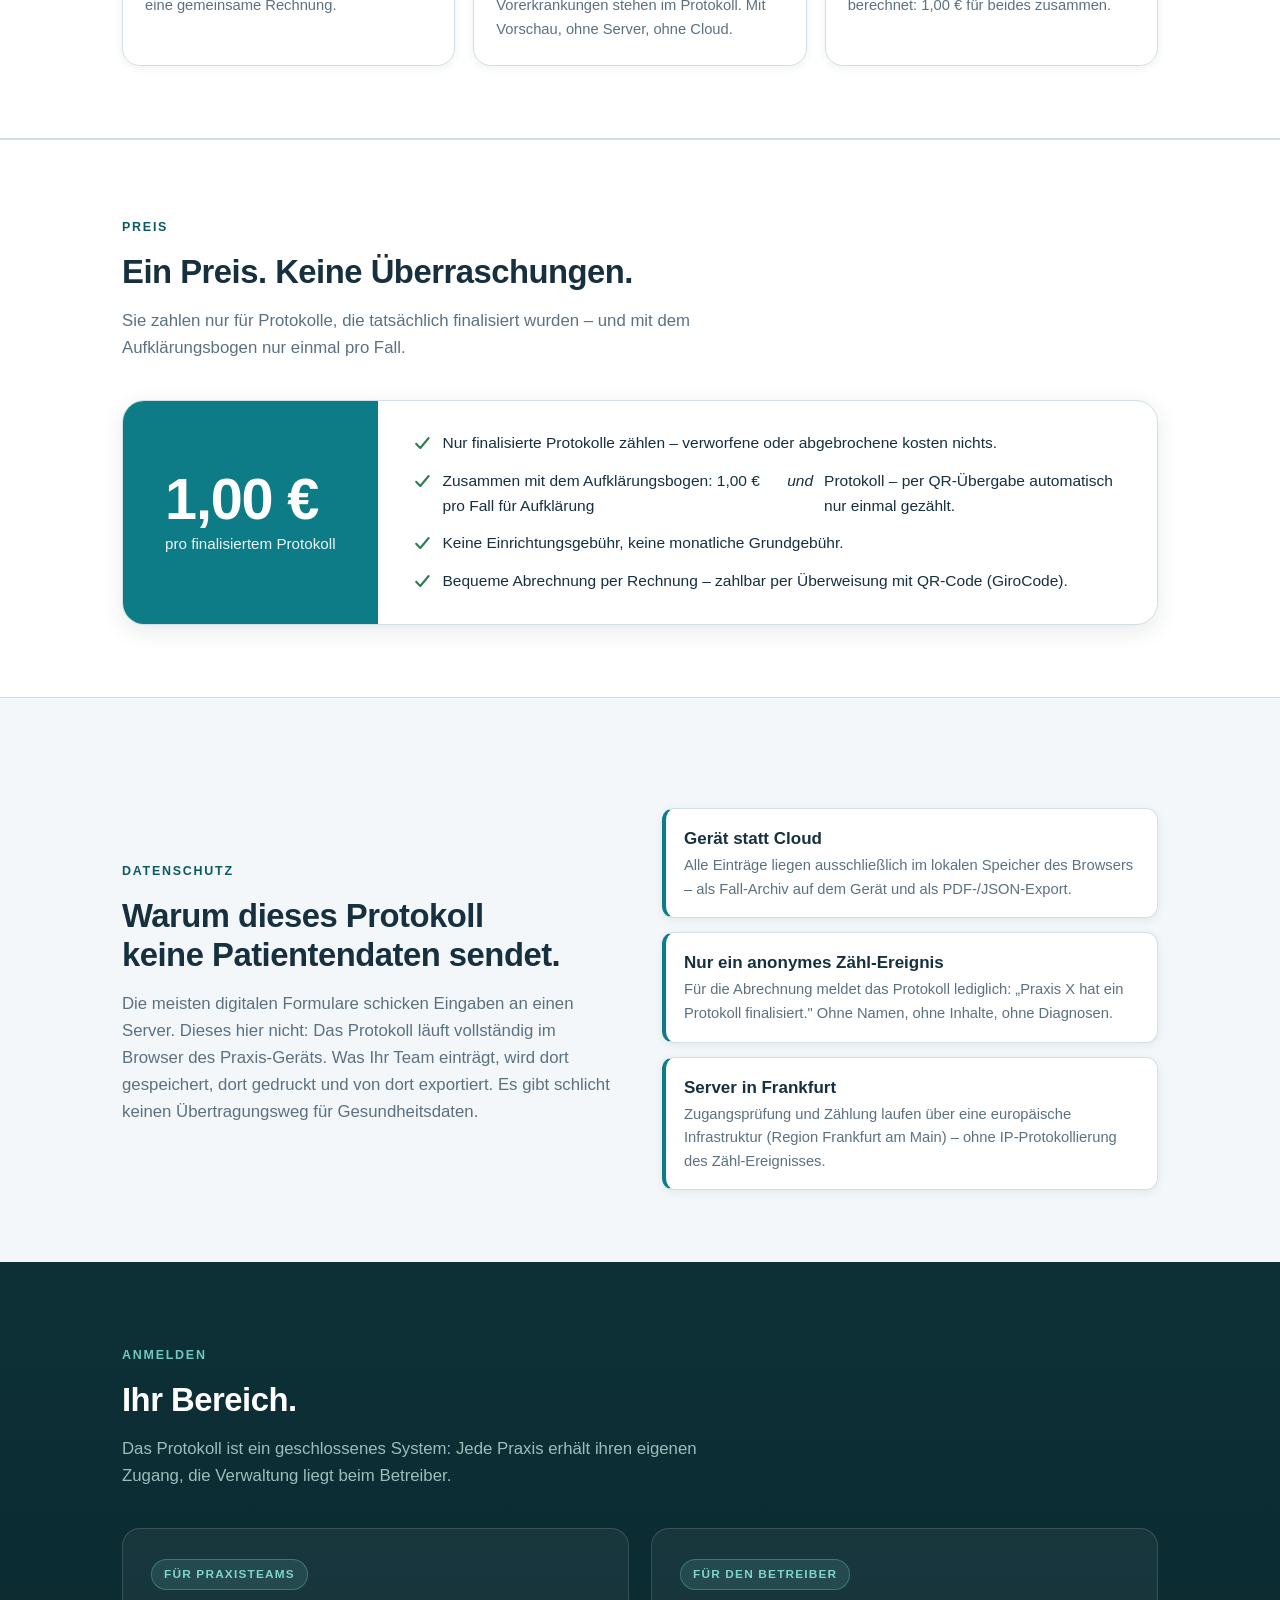
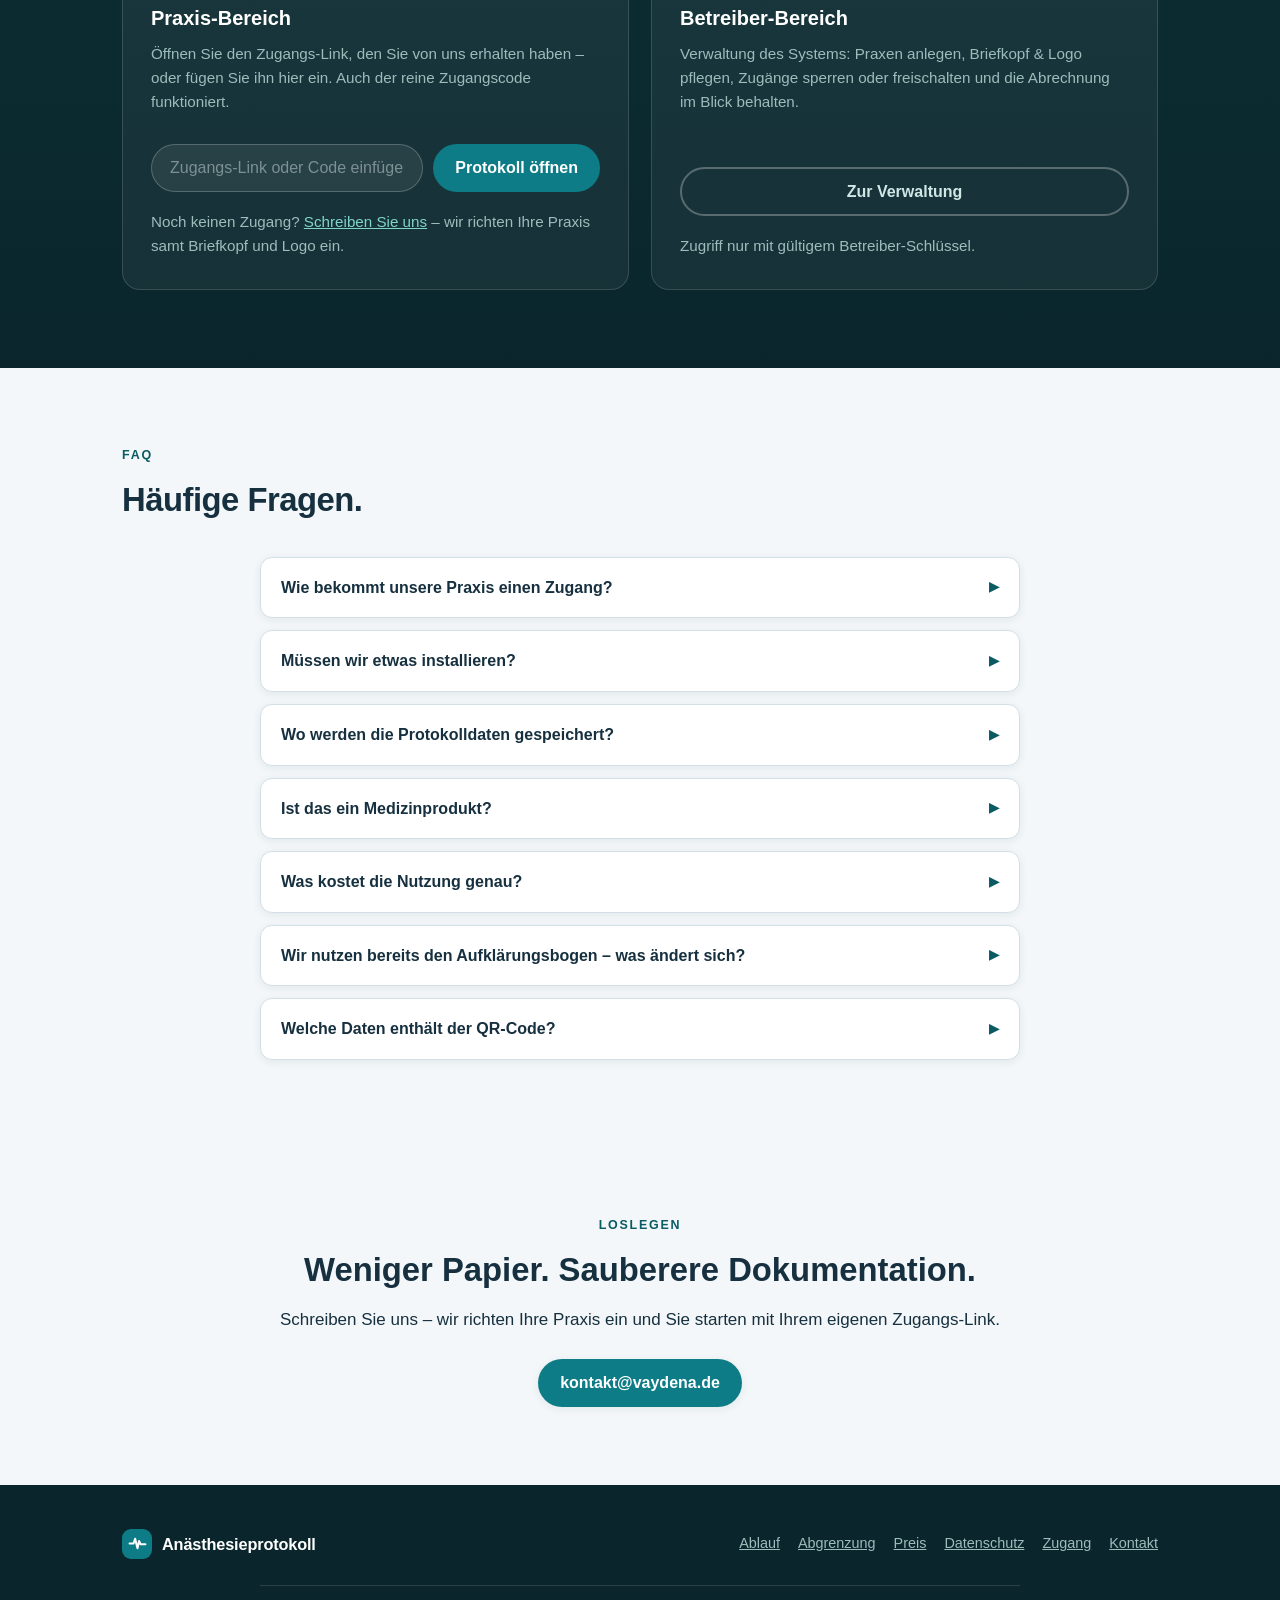
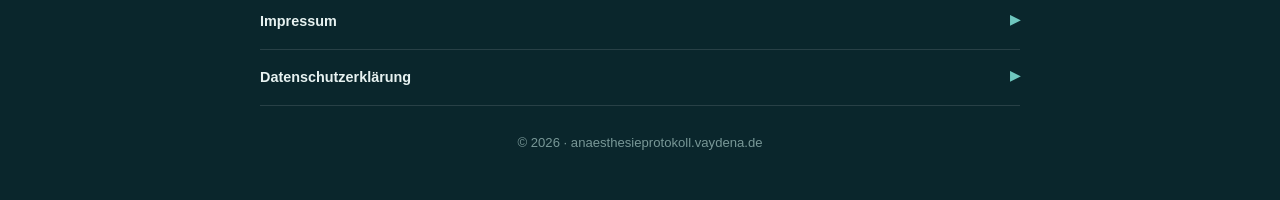
==== commit 550cb833: "Protokoll-Formular: Review-Befunde umgesetzt Fehler - Wert 0 wird in Feldern, Dosen, Infusionen und " ====
--- a/index.html
+++ b/index.html
@@ -360,7 +360,7 @@
     <div>
       <span class="eyebrow">Digitale Dokumentation · Anästhesie</span>
       <h1>Digitales Narkoseprotokoll für die ambulante Anästhesie – <em>offline auf dem Tablet, ohne App&nbsp;Store.</em></h1>
-      <p class="lead">Ihr Anästhesie-Team dokumentiert den Verlauf direkt am Tablet: Vitalwerte, Medikamente, Ereignisse. Am Ende steht ein strukturiertes, unveränderbares PDF – reine Dokumentation, die das Gerät nie verlässt. Abgerechnet wird nur, was wirklich finalisiert wird.</p>
+      <p class="lead">Ihr Anästhesie-Team dokumentiert den Verlauf direkt am Tablet: Vitalwerte, Medikamente, Ereignisse. Am Ende steht ein gesperrtes Protokoll als strukturiertes PDF – reine Dokumentation, die das Gerät nie verlässt. Abgerechnet wird nur, was wirklich finalisiert wird.</p>
       <div class="cta">
         <a class="btn primary" href="#zugang">Zugang für Praxen</a>
         <a class="btn ghost" href="#ablauf">So funktioniert's</a>
@@ -531,7 +531,7 @@
       <div class="feat">
         <div class="ic"><svg viewBox="0 0 24 24" fill="none" stroke-width="2" stroke-linecap="round" stroke-linejoin="round"><rect x="4" y="10" width="16" height="10" rx="2"/><path d="M8 10V7a4 4 0 0 1 8 0v3"/></svg></div>
         <h3>Finalisieren &amp; Nachtrag</h3>
-        <p>Nach der Unterschrift ist das Protokoll unveränderbar. Nötige Korrekturen erscheinen als klar gekennzeichneter Nachtrag (Version 2) mit Zeitstempel.</p>
+        <p>Nach dem Finalisieren ist das Protokoll gesperrt. Nötige Korrekturen erscheinen als klar gekennzeichneter Nachtrag (Version 2) mit Zeitstempel.</p>
       </div>
       <div class="feat">
         <div class="ic"><svg viewBox="0 0 24 24" fill="none" stroke-width="2" stroke-linecap="round" stroke-linejoin="round"><path d="M12 3a9 9 0 1 0 9 9M12 3v9l6-3"/></svg></div>
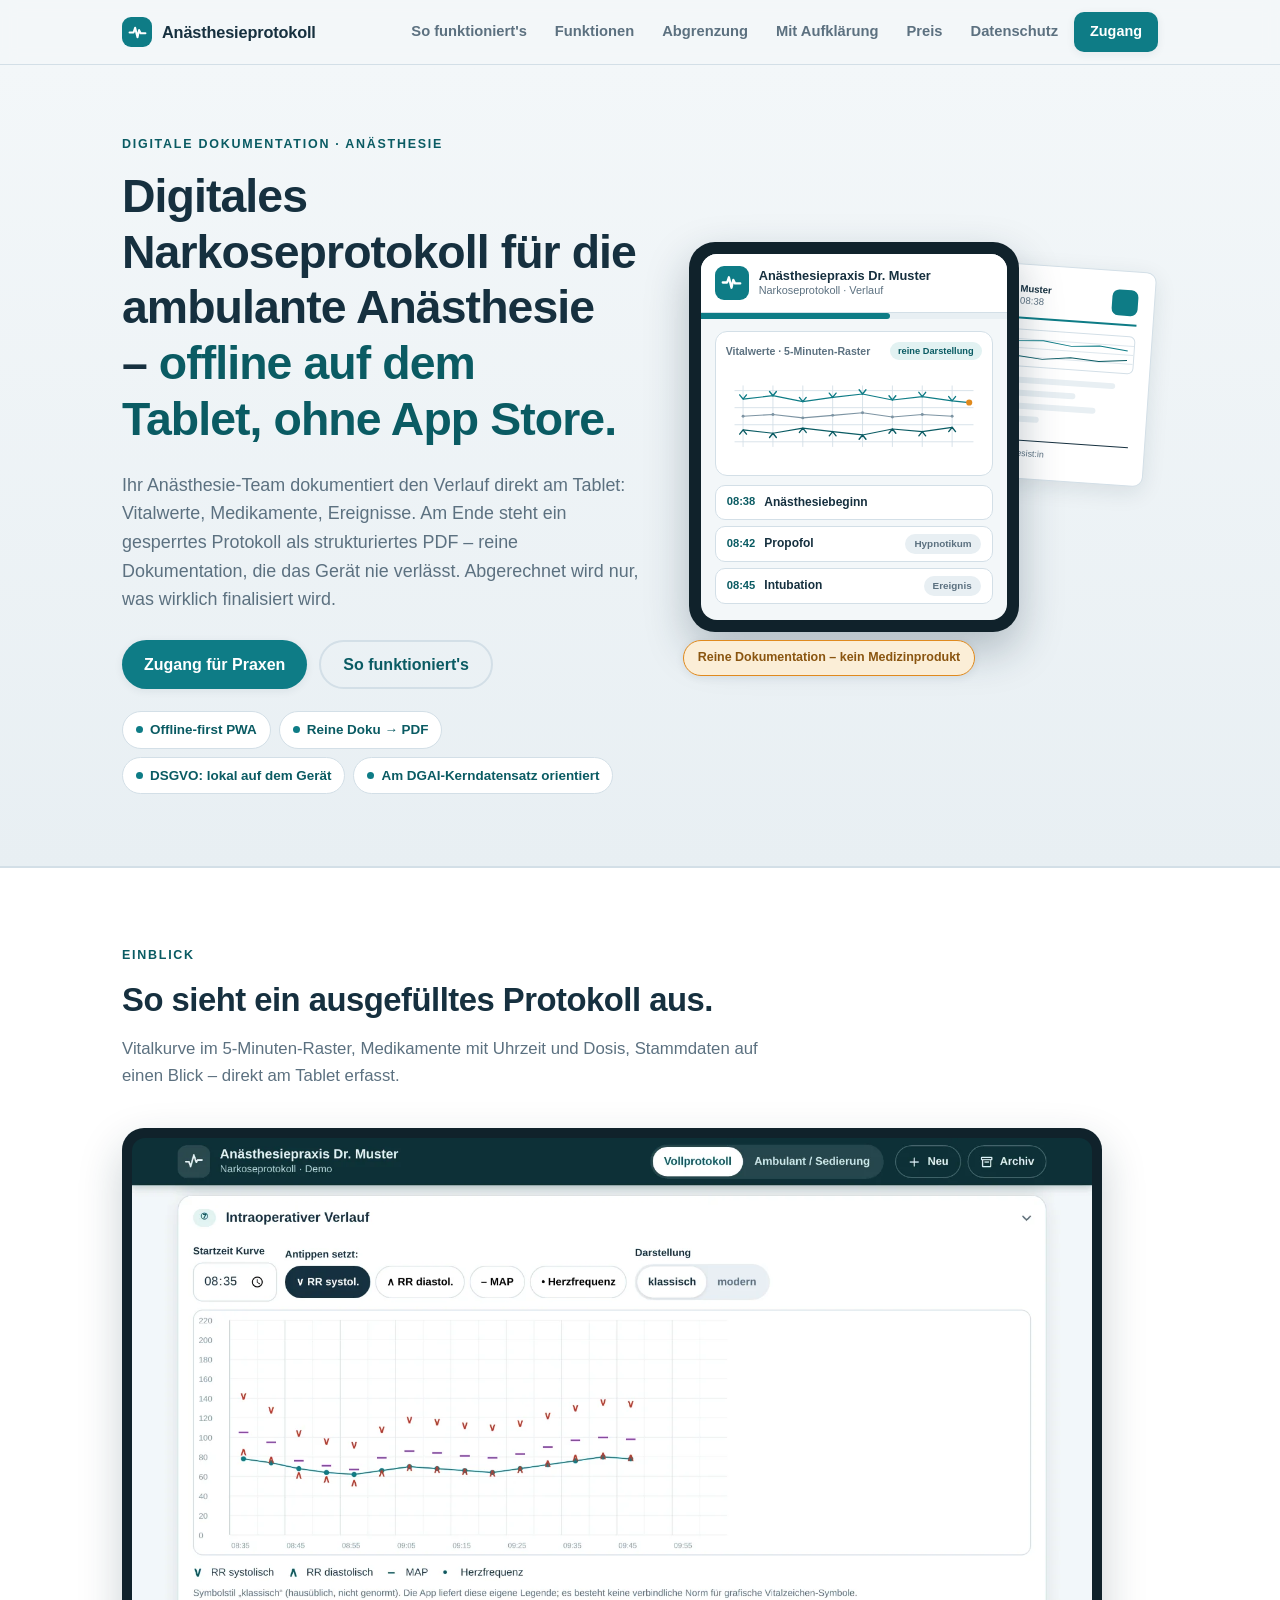
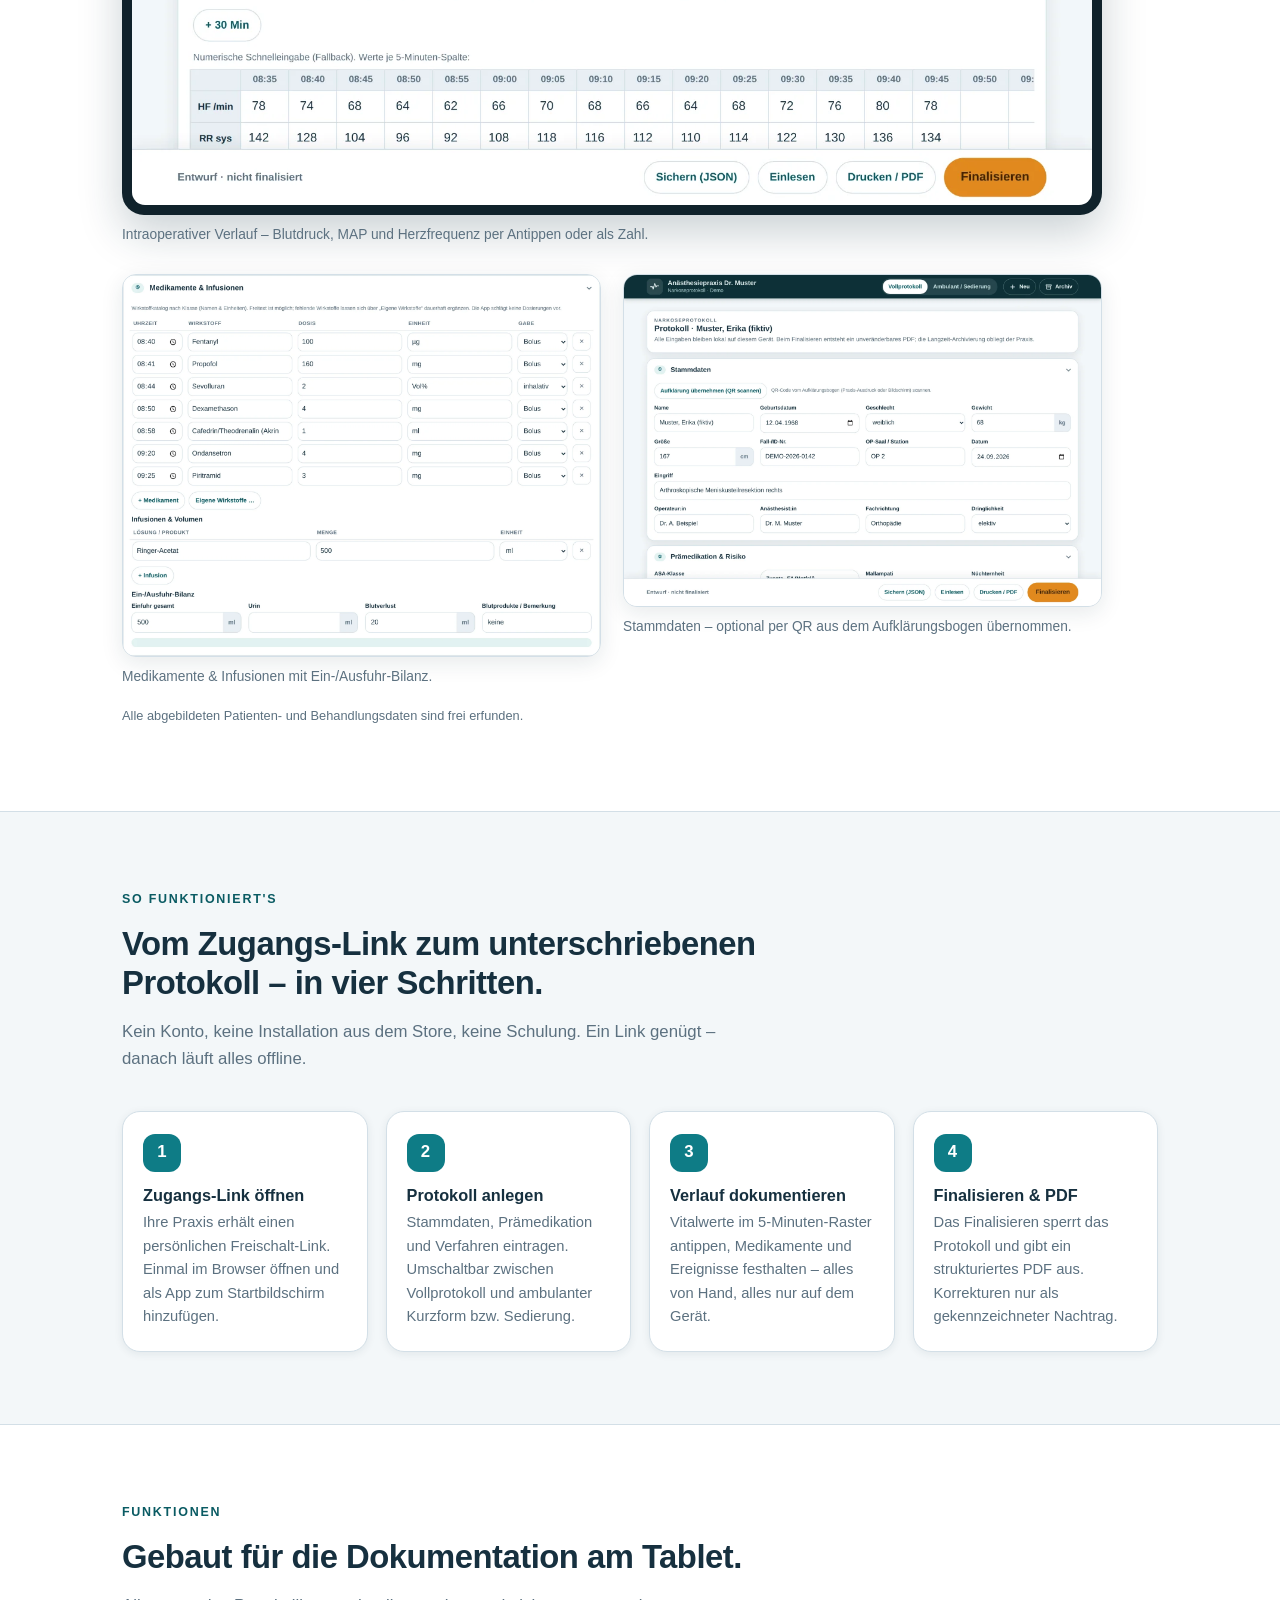
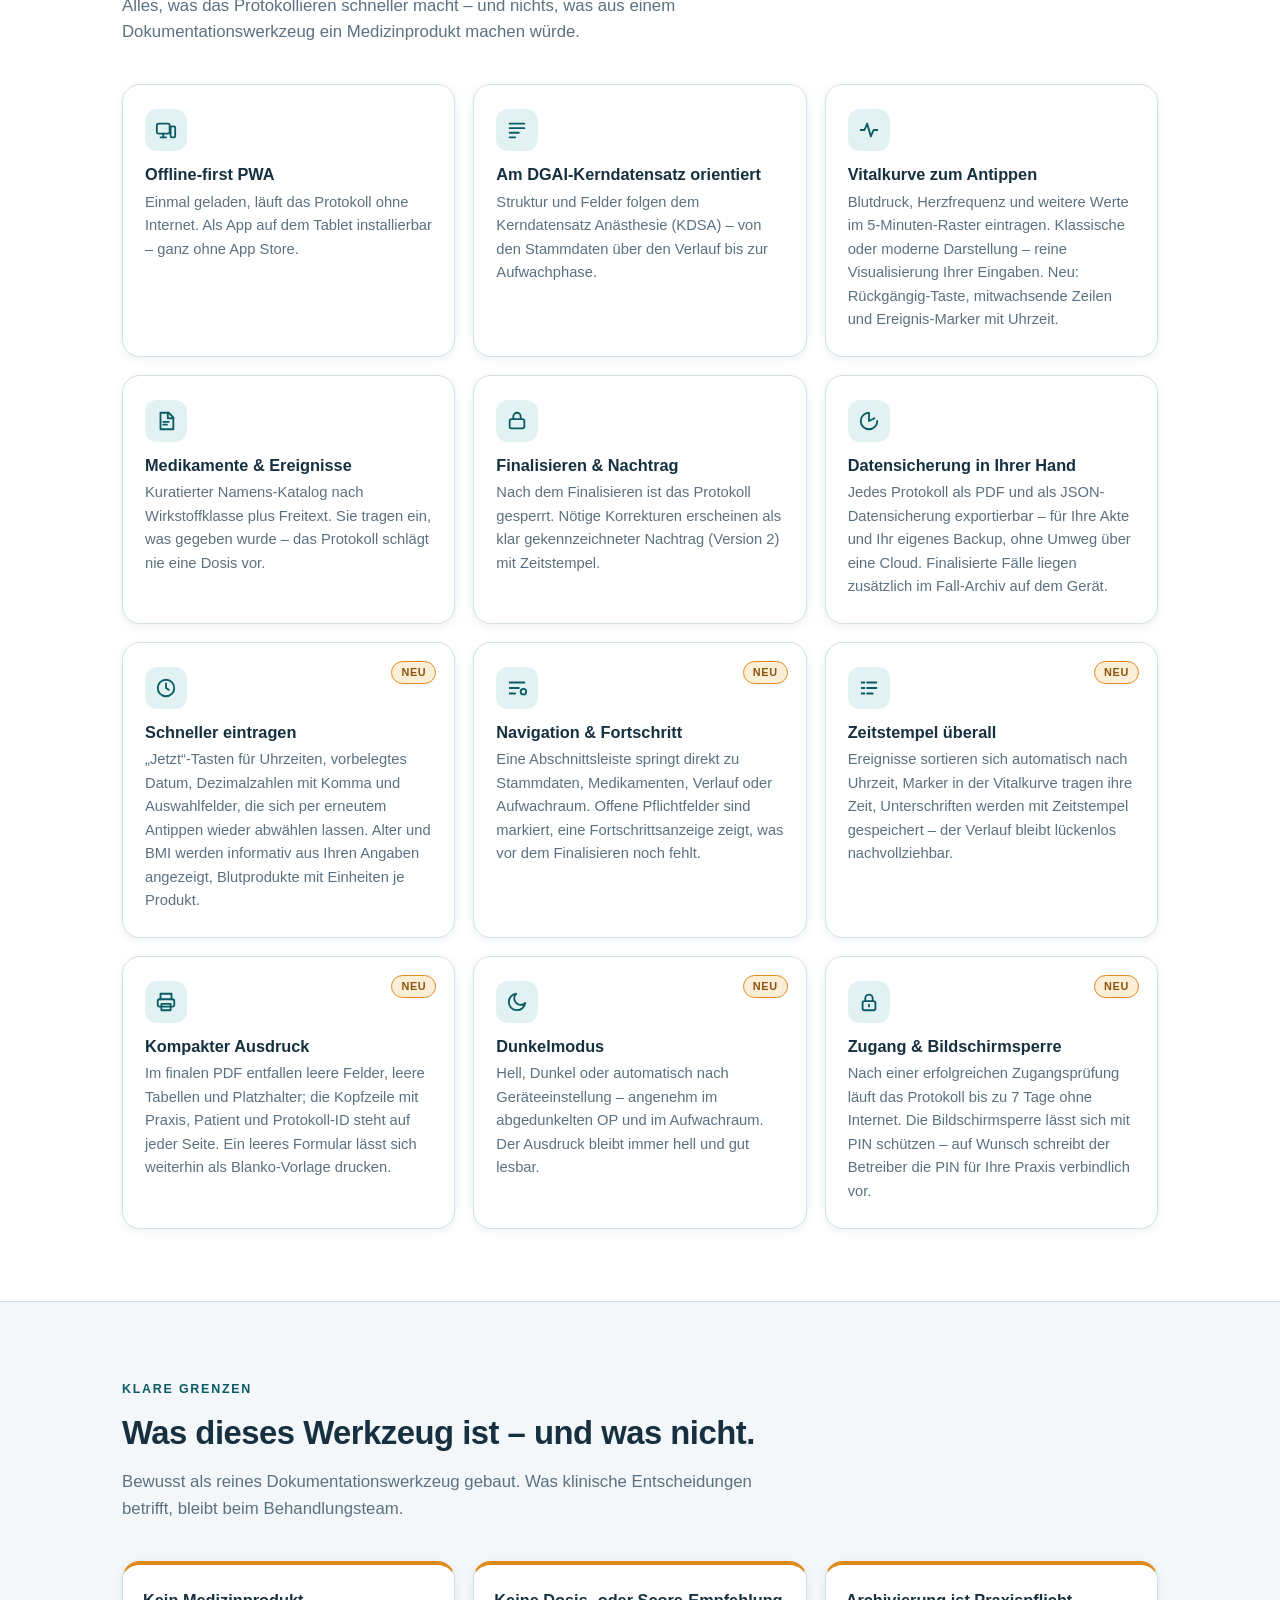
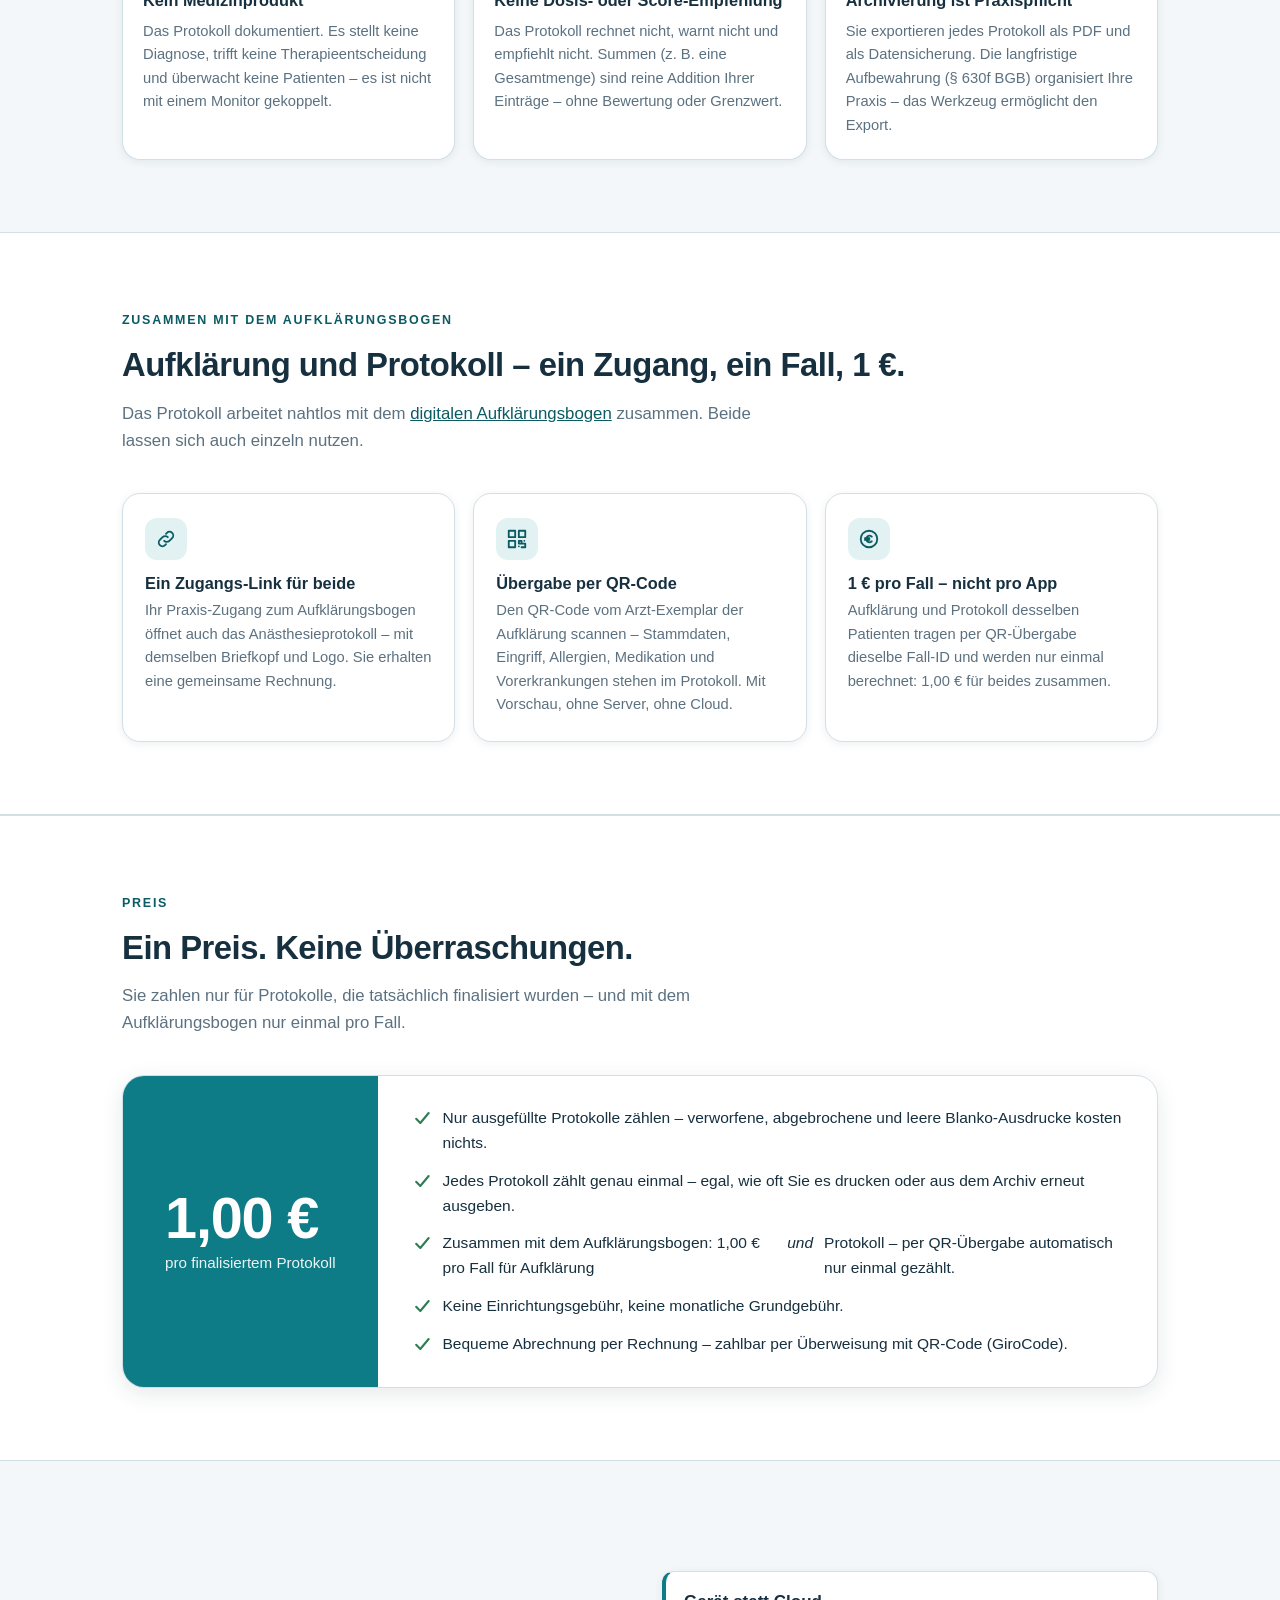
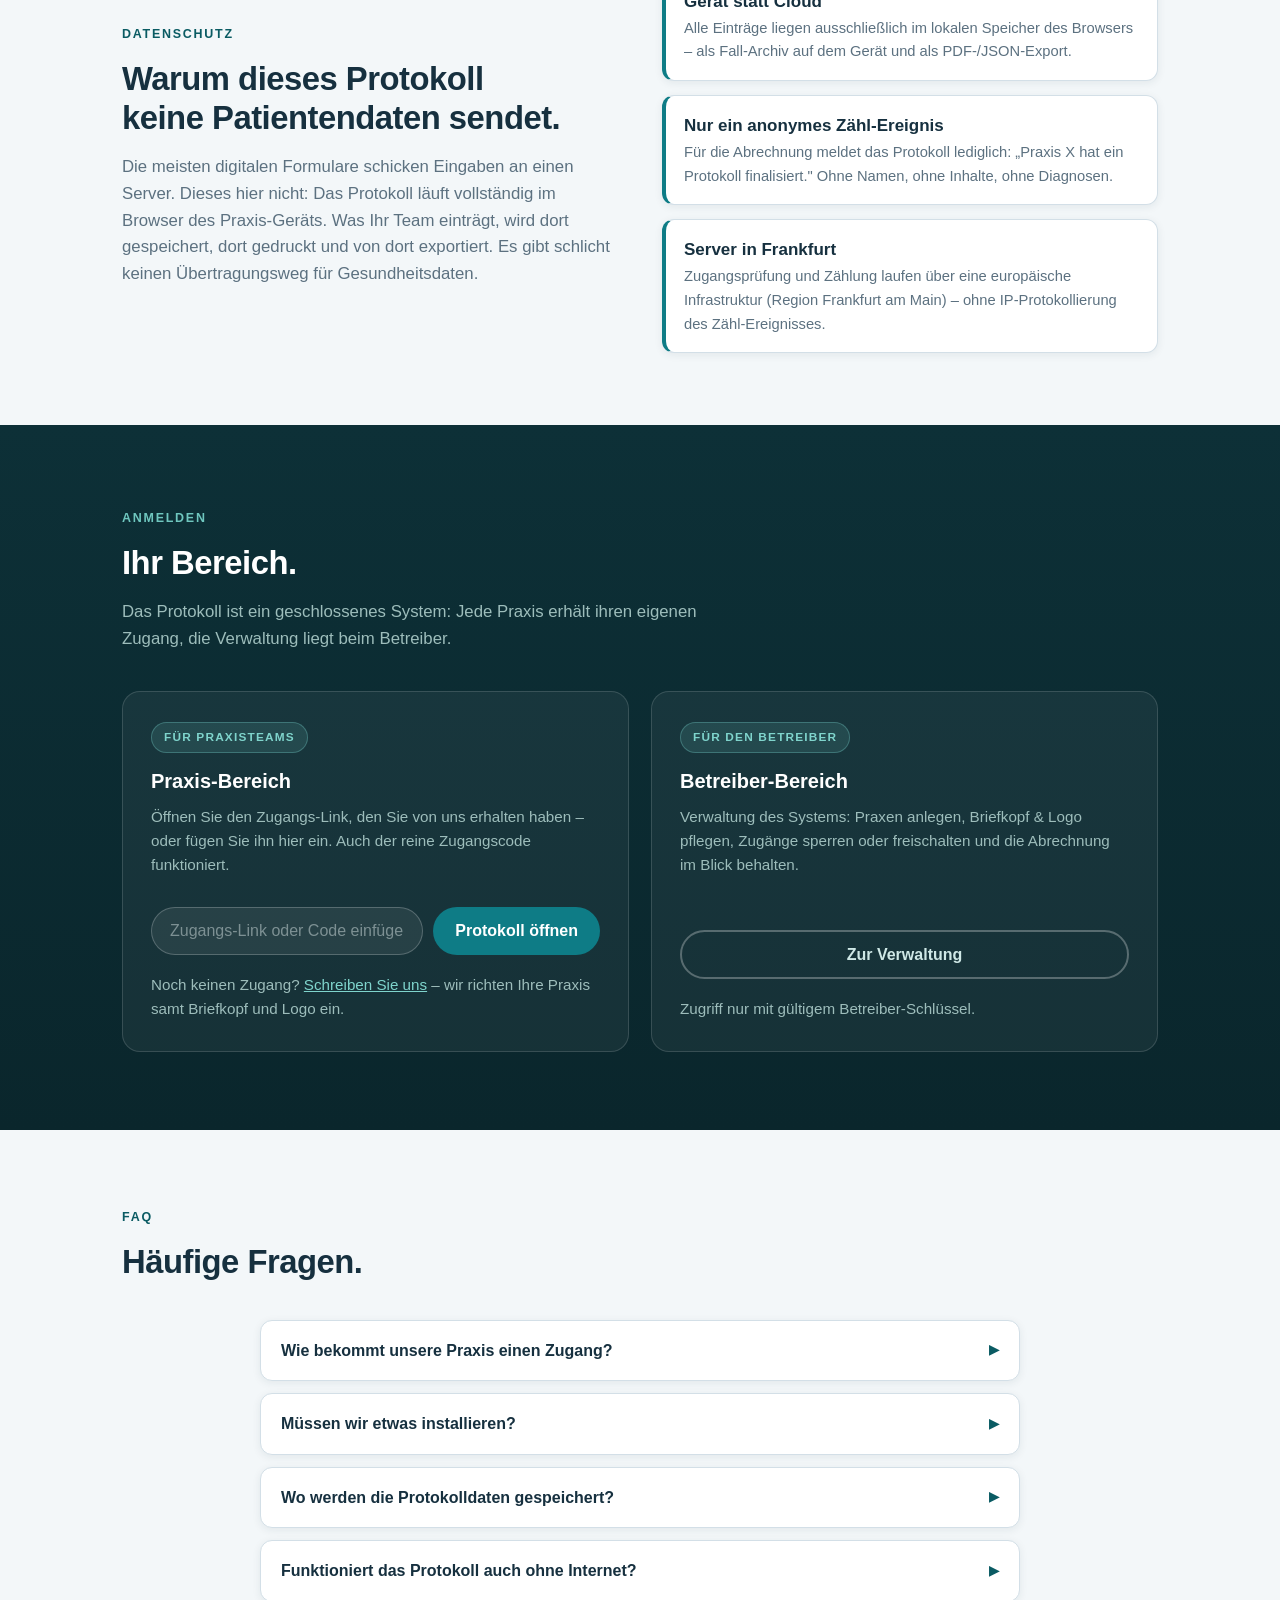
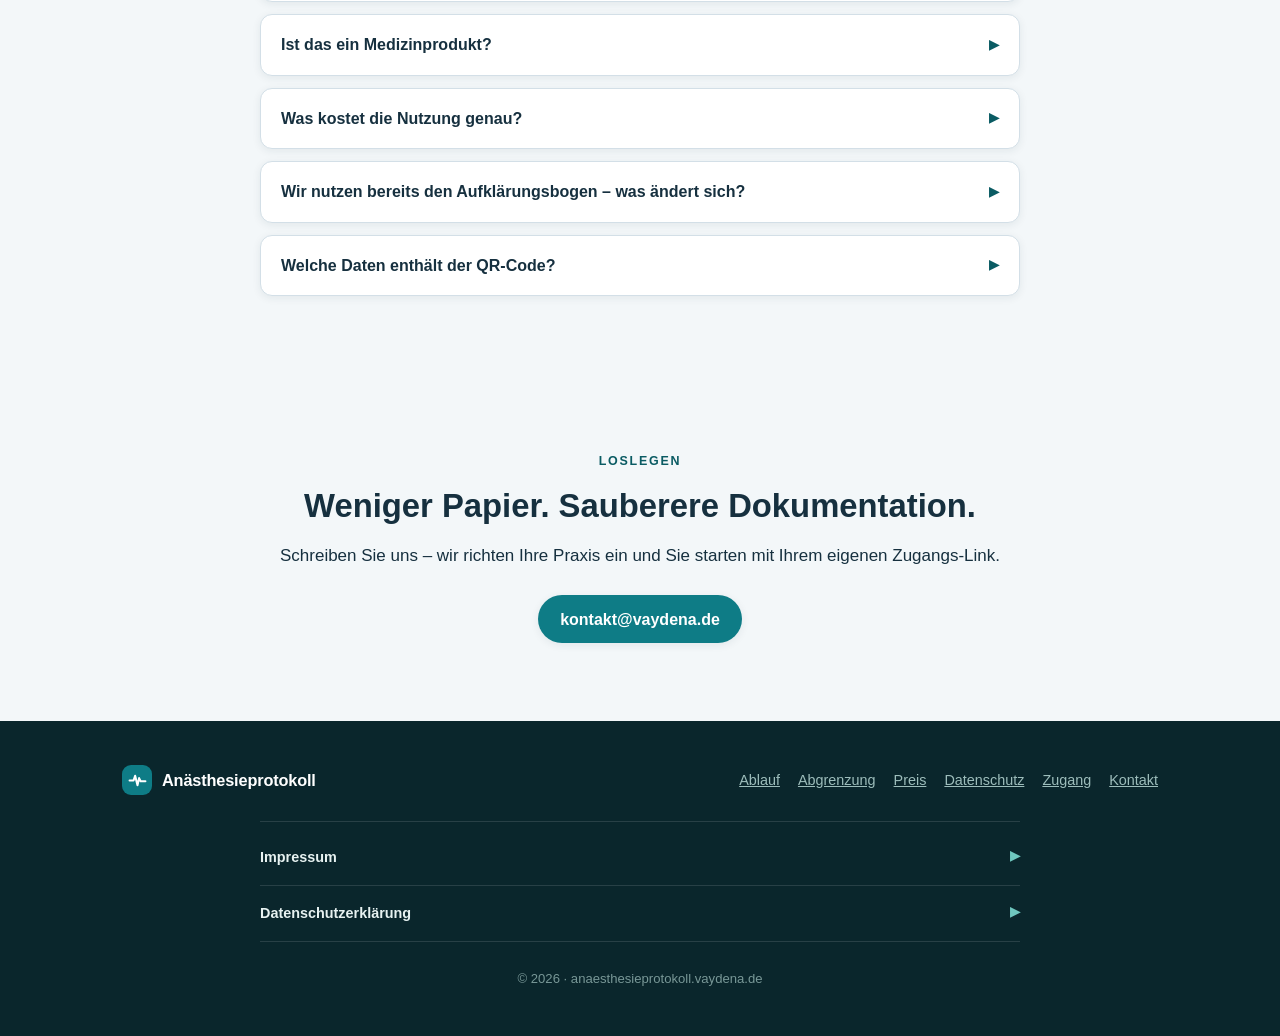
==== commit 3304b41b: "Landingpage: neue Funktionen ergänzt, Preisangaben präzisiert - Funktionen-Raster um sechs als "Neu"" ====
--- a/index.html
+++ b/index.html
@@ -222,6 +222,8 @@
 .feat .ic svg{width:22px;height:22px;stroke:var(--primary-d)}
 .feat h3{font-size:1.02rem;margin-bottom:.35em}
 .feat p{font-size:.92rem;color:var(--muted);margin:0}
+.feat{position:relative}
+.feat .new{position:absolute;top:18px;right:18px;font-size:.68rem;font-weight:800;letter-spacing:.06em;text-transform:uppercase;color:#8a5510;background:var(--accent-l);border:1px solid var(--accent);border-radius:999px;padding:2px 9px}
 @media (max-width:900px){ .feats{grid-template-columns:repeat(2,1fr)} }
 @media (max-width:560px){ .feats{grid-template-columns:1fr} }
 
@@ -521,7 +523,7 @@
       <div class="feat">
         <div class="ic"><svg viewBox="0 0 24 24" fill="none" stroke-width="2" stroke-linecap="round" stroke-linejoin="round"><path d="M3 12h4l3-7 4 14 3-7h4"/></svg></div>
         <h3>Vitalkurve zum Antippen</h3>
-        <p>Blutdruck, Herzfrequenz und weitere Werte im 5-Minuten-Raster eintragen. Klassische oder moderne Darstellung – reine Visualisierung Ihrer Eingaben.</p>
+        <p>Blutdruck, Herzfrequenz und weitere Werte im 5-Minuten-Raster eintragen. Klassische oder moderne Darstellung – reine Visualisierung Ihrer Eingaben. Neu: Rückgängig-Taste, mitwachsende Zeilen und Ereignis-Marker mit Uhrzeit.</p>
       </div>
       <div class="feat">
         <div class="ic"><svg viewBox="0 0 24 24" fill="none" stroke-width="2" stroke-linecap="round" stroke-linejoin="round"><path d="M6 3h9l5 5v13H6z"/><path d="M14 3v6h6M9 13h6M9 16h4"/></svg></div>
@@ -536,7 +538,43 @@
       <div class="feat">
         <div class="ic"><svg viewBox="0 0 24 24" fill="none" stroke-width="2" stroke-linecap="round" stroke-linejoin="round"><path d="M12 3a9 9 0 1 0 9 9M12 3v9l6-3"/></svg></div>
         <h3>Datensicherung in Ihrer Hand</h3>
-        <p>Jedes Protokoll als PDF und als JSON-Datensicherung exportierbar – für Ihre Akte und Ihr eigenes Backup, ohne Umweg über eine Cloud.</p>
+        <p>Jedes Protokoll als PDF und als JSON-Datensicherung exportierbar – für Ihre Akte und Ihr eigenes Backup, ohne Umweg über eine Cloud. Finalisierte Fälle liegen zusätzlich im Fall-Archiv auf dem Gerät.</p>
+      </div>
+      <div class="feat">
+        <span class="new">Neu</span>
+        <div class="ic"><svg viewBox="0 0 24 24" fill="none" stroke-width="2" stroke-linecap="round" stroke-linejoin="round"><path d="M12 7v5l3 2"/><circle cx="12" cy="12" r="9"/></svg></div>
+        <h3>Schneller eintragen</h3>
+        <p>„Jetzt“-Tasten für Uhrzeiten, vorbelegtes Datum, Dezimalzahlen mit Komma und Auswahlfelder, die sich per erneutem Antippen wieder abwählen lassen. Alter und BMI werden informativ aus Ihren Angaben angezeigt, Blutprodukte mit Einheiten je Produkt.</p>
+      </div>
+      <div class="feat">
+        <span class="new">Neu</span>
+        <div class="ic"><svg viewBox="0 0 24 24" fill="none" stroke-width="2" stroke-linecap="round" stroke-linejoin="round"><path d="M4 6h16M4 12h10M4 18h6"/><circle cx="19" cy="16" r="3"/></svg></div>
+        <h3>Navigation &amp; Fortschritt</h3>
+        <p>Eine Abschnittsleiste springt direkt zu Stammdaten, Medikamenten, Verlauf oder Aufwachraum. Offene Pflichtfelder sind markiert, eine Fortschrittsanzeige zeigt, was vor dem Finalisieren noch fehlt.</p>
+      </div>
+      <div class="feat">
+        <span class="new">Neu</span>
+        <div class="ic"><svg viewBox="0 0 24 24" fill="none" stroke-width="2" stroke-linecap="round" stroke-linejoin="round"><path d="M4 6h3M4 12h3M4 18h3"/><path d="M10 6h10M10 12h10M10 18h6"/></svg></div>
+        <h3>Zeitstempel überall</h3>
+        <p>Ereignisse sortieren sich automatisch nach Uhrzeit, Marker in der Vitalkurve tragen ihre Zeit, Unterschriften werden mit Zeitstempel gespeichert – der Verlauf bleibt lückenlos nachvollziehbar.</p>
+      </div>
+      <div class="feat">
+        <span class="new">Neu</span>
+        <div class="ic"><svg viewBox="0 0 24 24" fill="none" stroke-width="2" stroke-linecap="round" stroke-linejoin="round"><path d="M6 9V3h12v6"/><rect x="3" y="9" width="18" height="8" rx="2"/><path d="M7 14h10v7H7z"/></svg></div>
+        <h3>Kompakter Ausdruck</h3>
+        <p>Im finalen PDF entfallen leere Felder, leere Tabellen und Platzhalter; die Kopfzeile mit Praxis, Patient und Protokoll-ID steht auf jeder Seite. Ein leeres Formular lässt sich weiterhin als Blanko-Vorlage drucken.</p>
+      </div>
+      <div class="feat">
+        <span class="new">Neu</span>
+        <div class="ic"><svg viewBox="0 0 24 24" fill="none" stroke-width="2" stroke-linecap="round" stroke-linejoin="round"><path d="M21 13A9 9 0 1 1 11 3a7 7 0 0 0 10 10z"/></svg></div>
+        <h3>Dunkelmodus</h3>
+        <p>Hell, Dunkel oder automatisch nach Geräteeinstellung – angenehm im abgedunkelten OP und im Aufwachraum. Der Ausdruck bleibt immer hell und gut lesbar.</p>
+      </div>
+      <div class="feat">
+        <span class="new">Neu</span>
+        <div class="ic"><svg viewBox="0 0 24 24" fill="none" stroke-width="2" stroke-linecap="round" stroke-linejoin="round"><rect x="5" y="11" width="14" height="10" rx="2"/><path d="M8 11V8a4 4 0 0 1 8 0v3M12 15v2"/></svg></div>
+        <h3>Zugang &amp; Bildschirmsperre</h3>
+        <p>Nach einer erfolgreichen Zugangsprüfung läuft das Protokoll bis zu 7 Tage ohne Internet. Die Bildschirmsperre lässt sich mit PIN schützen – auf Wunsch schreibt der Betreiber die PIN für Ihre Praxis verbindlich vor.</p>
       </div>
     </div>
   </div>
@@ -603,7 +641,8 @@
         <span>pro finalisiertem Protokoll</span>
       </div>
       <ul>
-        <li><svg viewBox="0 0 24 24" fill="none" stroke-width="2.5" stroke-linecap="round" stroke-linejoin="round"><path d="M5 13l5 5L20 6"/></svg>Nur finalisierte Protokolle zählen – verworfene oder abgebrochene kosten nichts.</li>
+        <li><svg viewBox="0 0 24 24" fill="none" stroke-width="2.5" stroke-linecap="round" stroke-linejoin="round"><path d="M5 13l5 5L20 6"/></svg>Nur ausgefüllte Protokolle zählen – verworfene, abgebrochene und leere Blanko-Ausdrucke kosten nichts.</li>
+        <li><svg viewBox="0 0 24 24" fill="none" stroke-width="2.5" stroke-linecap="round" stroke-linejoin="round"><path d="M5 13l5 5L20 6"/></svg>Jedes Protokoll zählt genau einmal – egal, wie oft Sie es drucken oder aus dem Archiv erneut ausgeben.</li>
         <li><svg viewBox="0 0 24 24" fill="none" stroke-width="2.5" stroke-linecap="round" stroke-linejoin="round"><path d="M5 13l5 5L20 6"/></svg>Zusammen mit dem Aufklärungsbogen: 1,00&nbsp;€ pro Fall für Aufklärung <i>und</i> Protokoll – per QR-Übergabe automatisch nur einmal gezählt.</li>
         <li><svg viewBox="0 0 24 24" fill="none" stroke-width="2.5" stroke-linecap="round" stroke-linejoin="round"><path d="M5 13l5 5L20 6"/></svg>Keine Einrichtungsgebühr, keine monatliche Grundgebühr.</li>
         <li><svg viewBox="0 0 24 24" fill="none" stroke-width="2.5" stroke-linecap="round" stroke-linejoin="round"><path d="M5 13l5 5L20 6"/></svg>Bequeme Abrechnung per Rechnung – zahlbar per Überweisung mit QR-Code (GiroCode).</li>
@@ -693,12 +732,16 @@
         <p>Ausschließlich lokal im Browser des Geräts, auf dem dokumentiert wird. Sie exportieren jedes Protokoll als PDF und als JSON-Datensicherung. An den Server wird nur ein anonymes Zähl-Ereignis übermittelt – ohne Namen und ohne medizinische Inhalte.</p>
       </details>
       <details>
+        <summary>Funktioniert das Protokoll auch ohne Internet? <span class="chev">▶</span></summary>
+        <p>Ja. Nach einer erfolgreichen Zugangsprüfung können Sie bis zu 7 Tage vollständig offline dokumentieren, finalisieren und drucken. Anonyme Zähl-Ereignisse werden auf dem Gerät zwischengespeichert und beim nächsten Öffnen mit Verbindung automatisch nachgesendet.</p>
+      </details>
+      <details>
         <summary>Ist das ein Medizinprodukt? <span class="chev">▶</span></summary>
-        <p>Nein. Es ist ein reines Dokumentationswerkzeug: Es rechnet nicht, warnt nicht und gibt keine Dosis- oder Score-Empfehlungen. Ihr Team dokumentiert den Verlauf; klinische Entscheidungen und die langfristige Archivierung (§&nbsp;630f BGB) bleiben Aufgabe der Praxis.</p>
+        <p>Nein. Es ist ein reines Dokumentationswerkzeug: Es warnt nicht, deutet nichts und gibt keine Dosis- oder Score-Empfehlungen; angezeigte Summen, Alter und BMI sind reine Rechenhilfen aus Ihren Eingaben. Ihr Team dokumentiert den Verlauf; klinische Entscheidungen und die langfristige Archivierung (§&nbsp;630f BGB) bleiben Aufgabe der Praxis.</p>
       </details>
       <details>
         <summary>Was kostet die Nutzung genau? <span class="chev">▶</span></summary>
-        <p>1,00 € pro finalisiertem Protokoll. Abgebrochene oder verworfene Protokolle kosten nichts. Sie erhalten eine übersichtliche Rechnung und zahlen bequem per Überweisung mit QR-Code (GiroCode).</p>
+        <p>1,00 € pro finalisiertem Protokoll. Abgebrochene oder verworfene Protokolle kosten nichts, ebenso leere Blanko-Ausdrucke; erneutes Drucken desselben Protokolls wird nicht noch einmal berechnet. Sie erhalten eine übersichtliche Rechnung und zahlen bequem per Überweisung mit QR-Code (GiroCode).</p>
       </details>
       <details>
         <summary>Wir nutzen bereits den Aufklärungsbogen – was ändert sich? <span class="chev">▶</span></summary>
